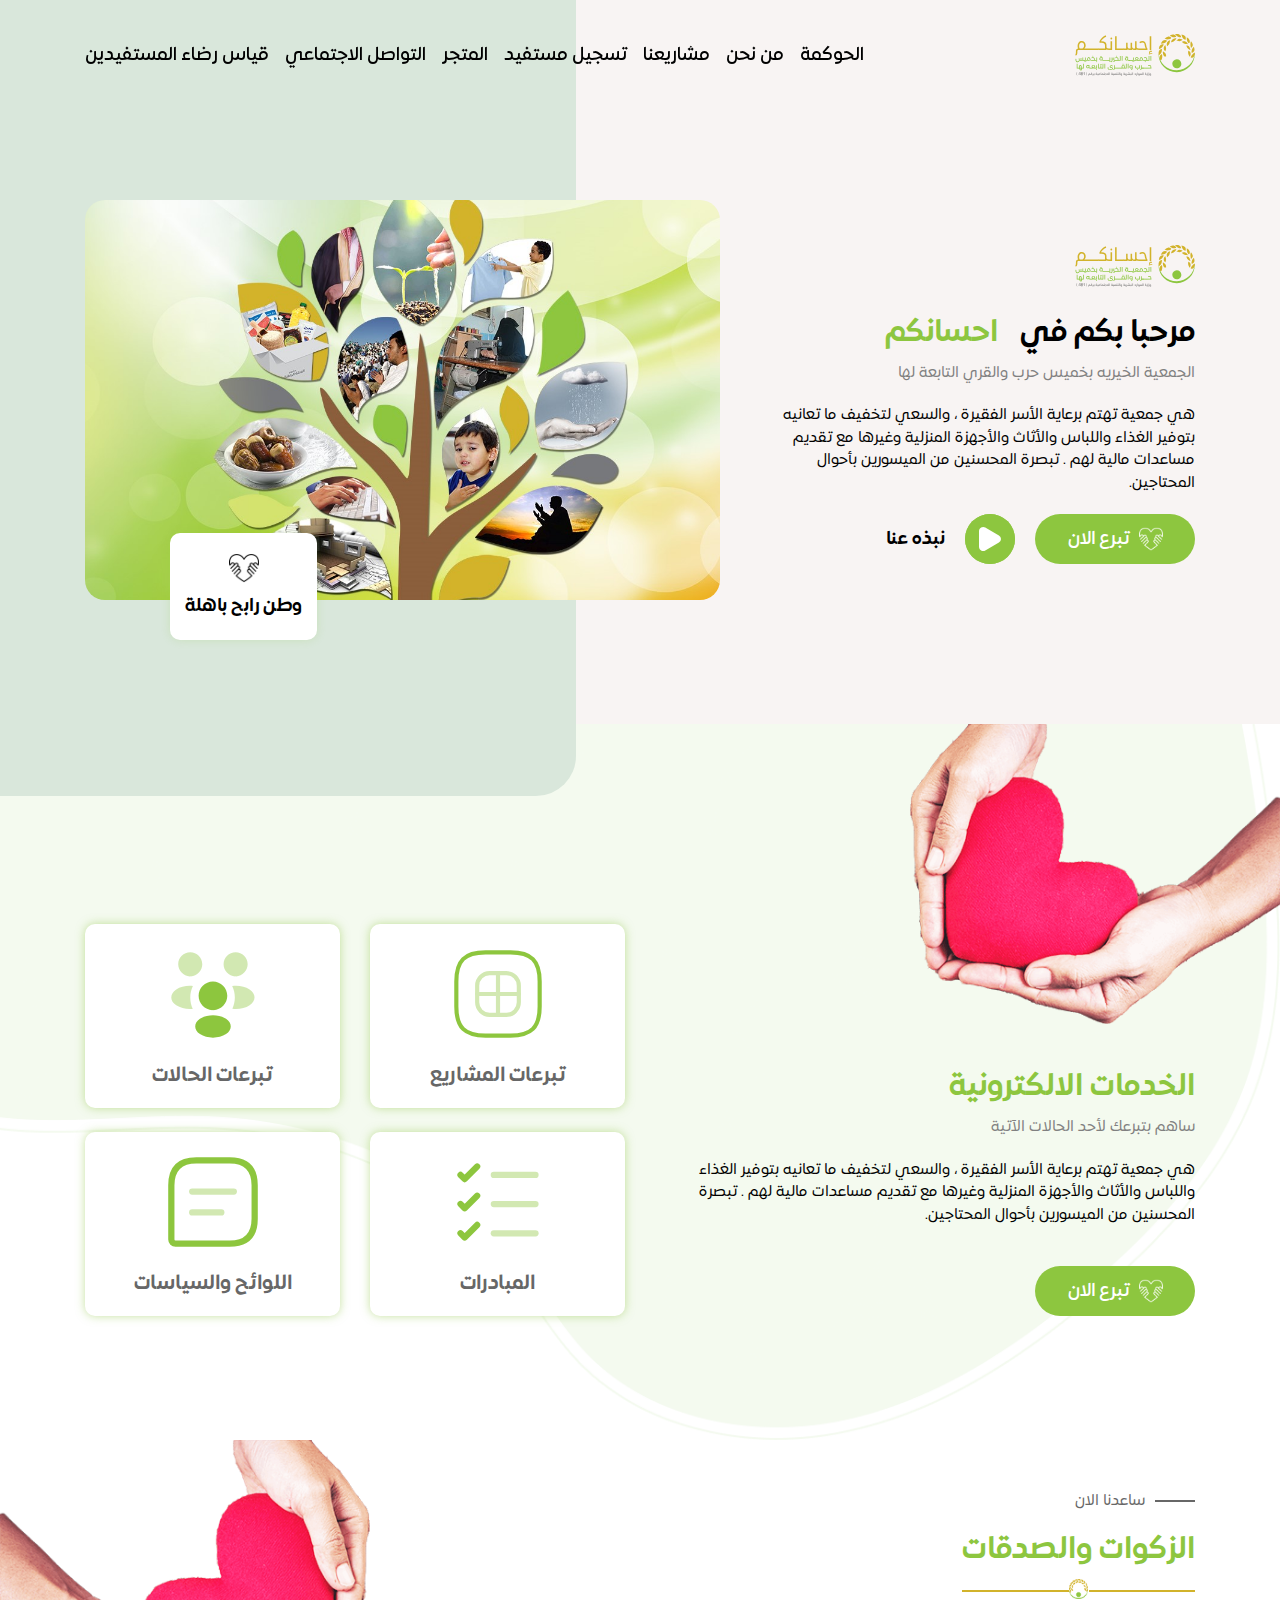
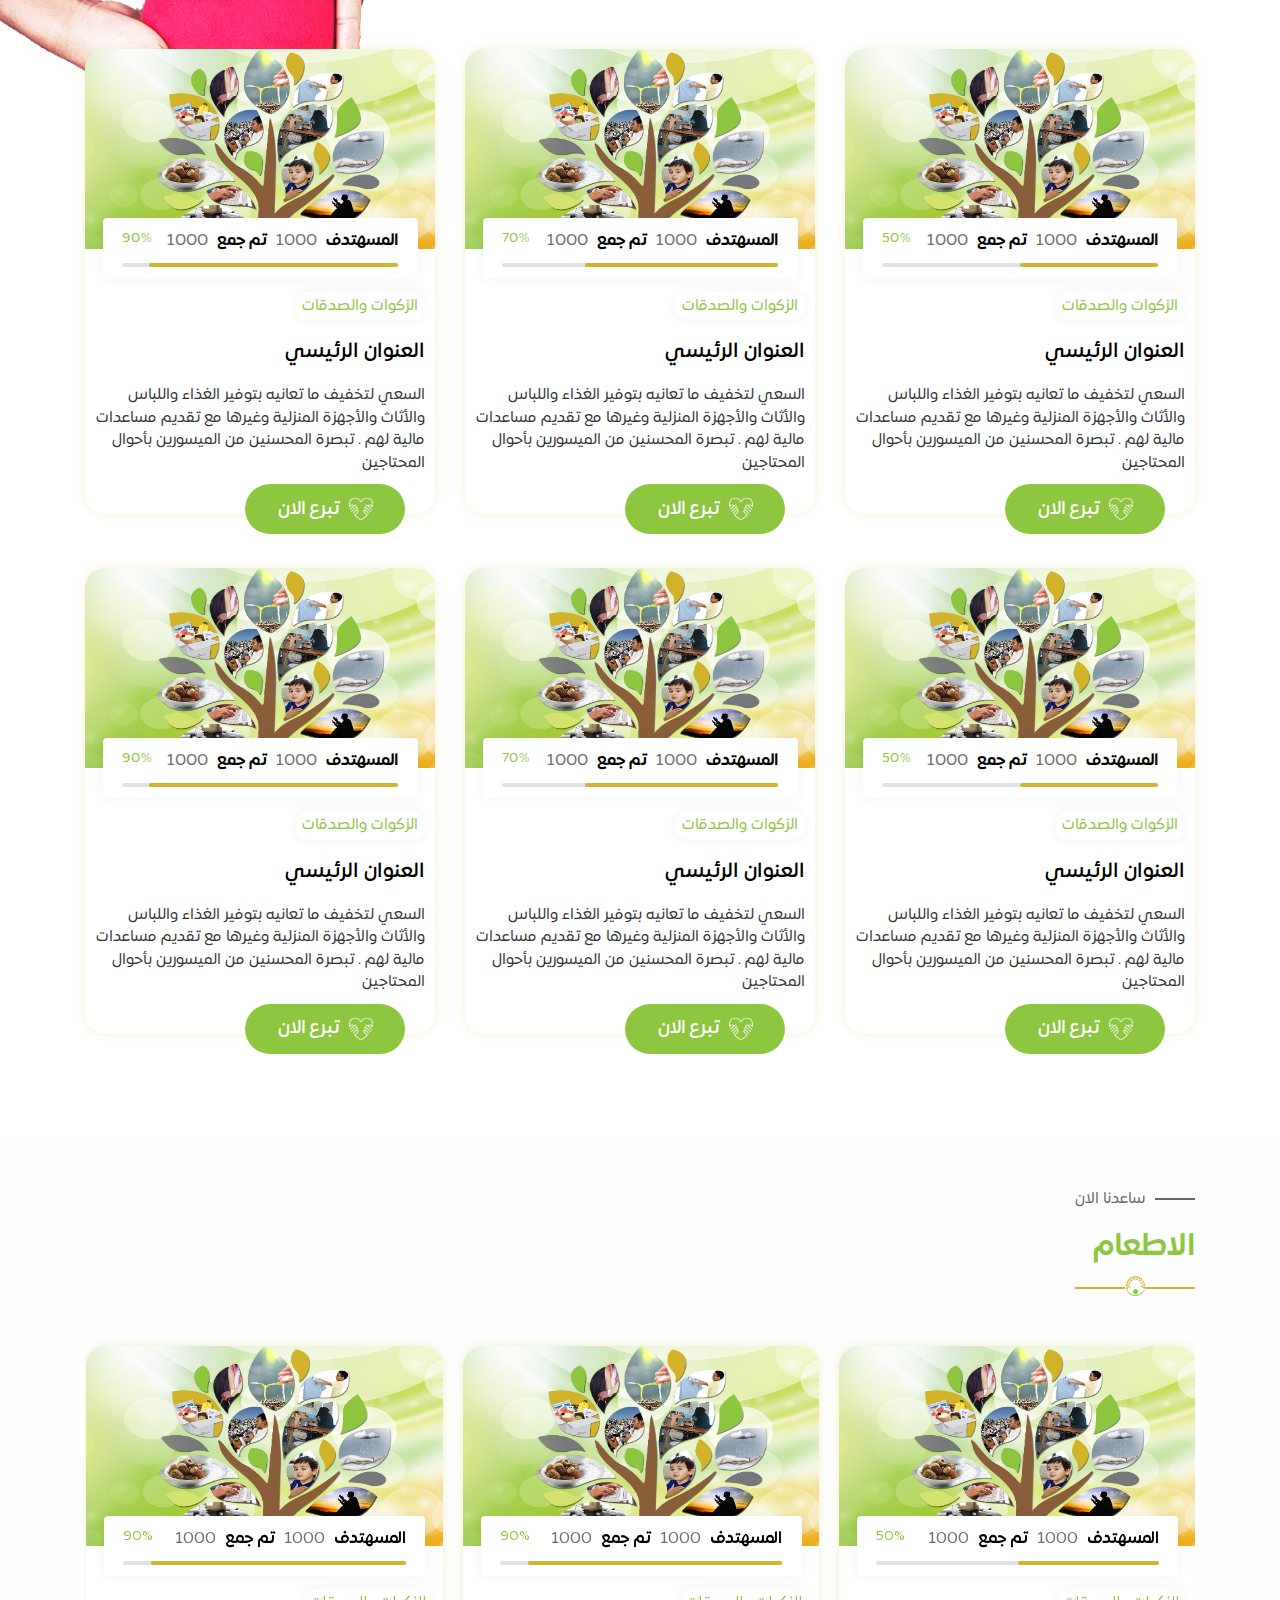
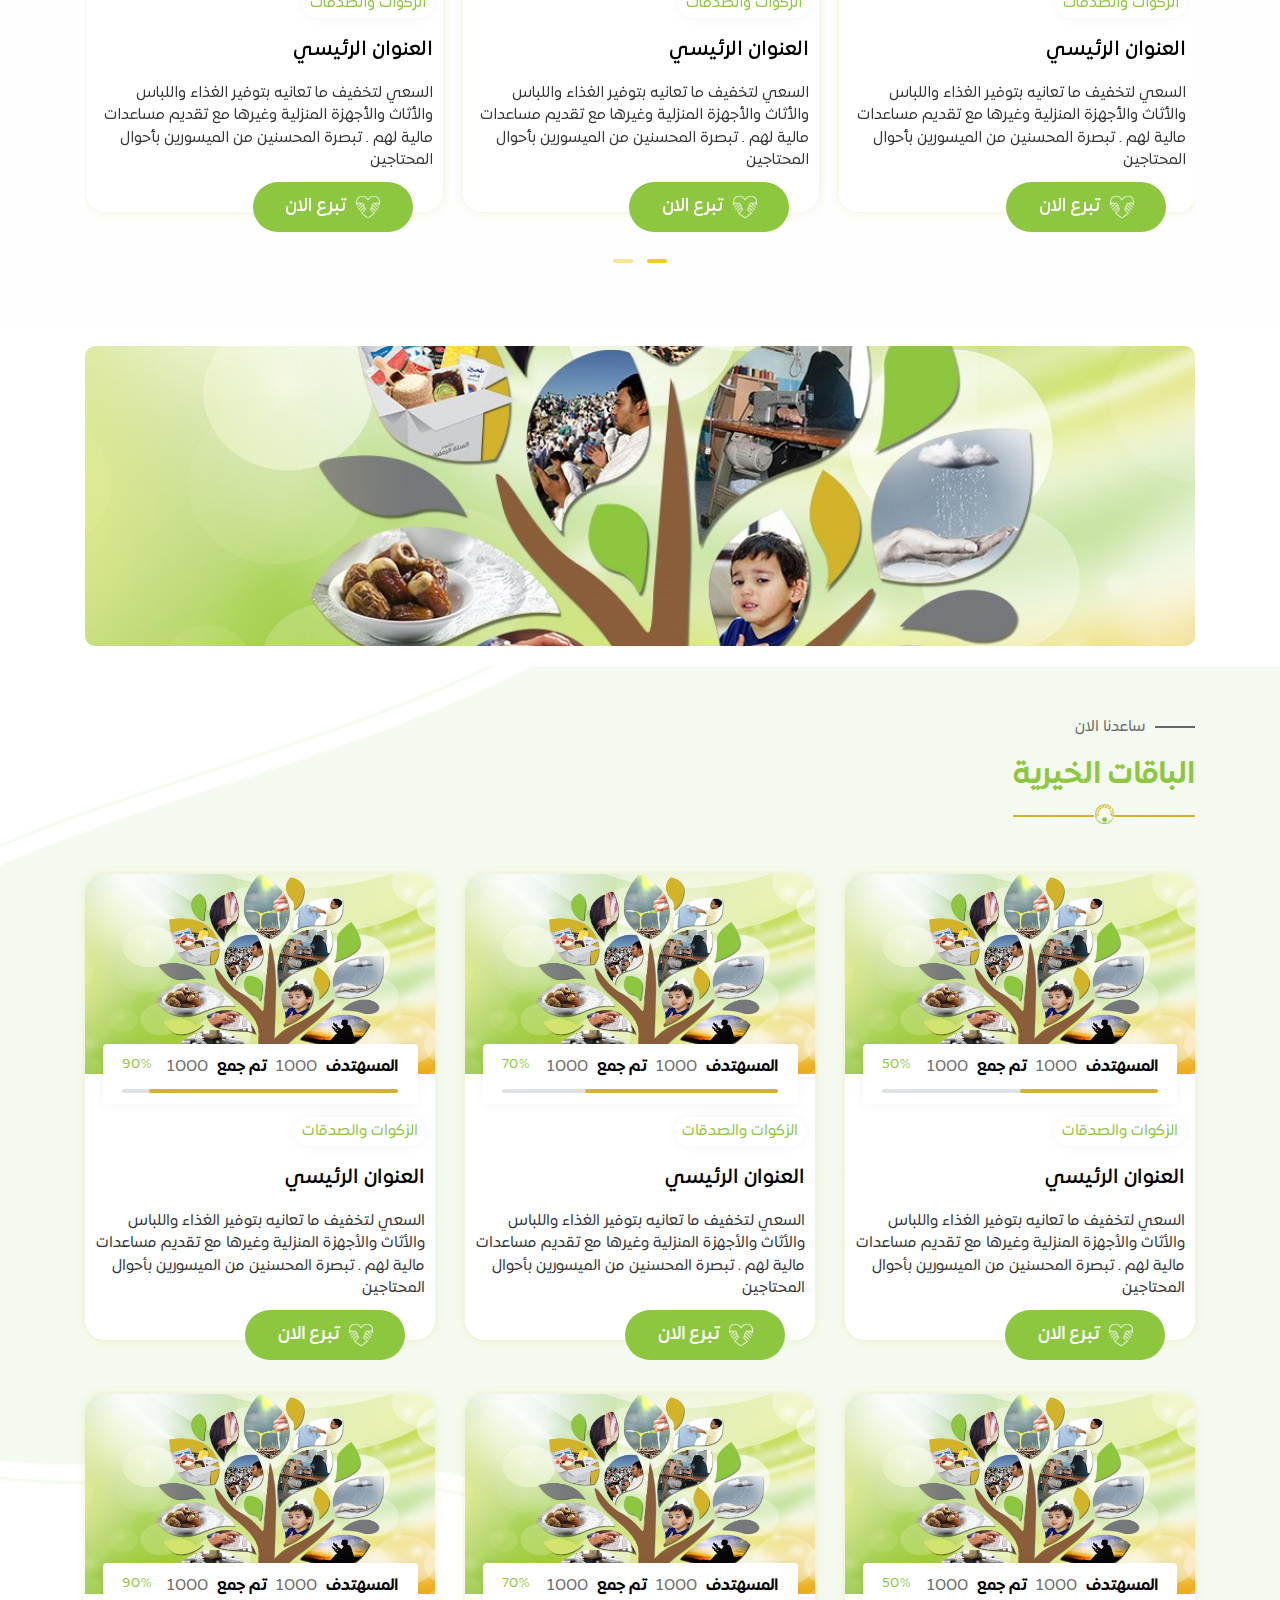
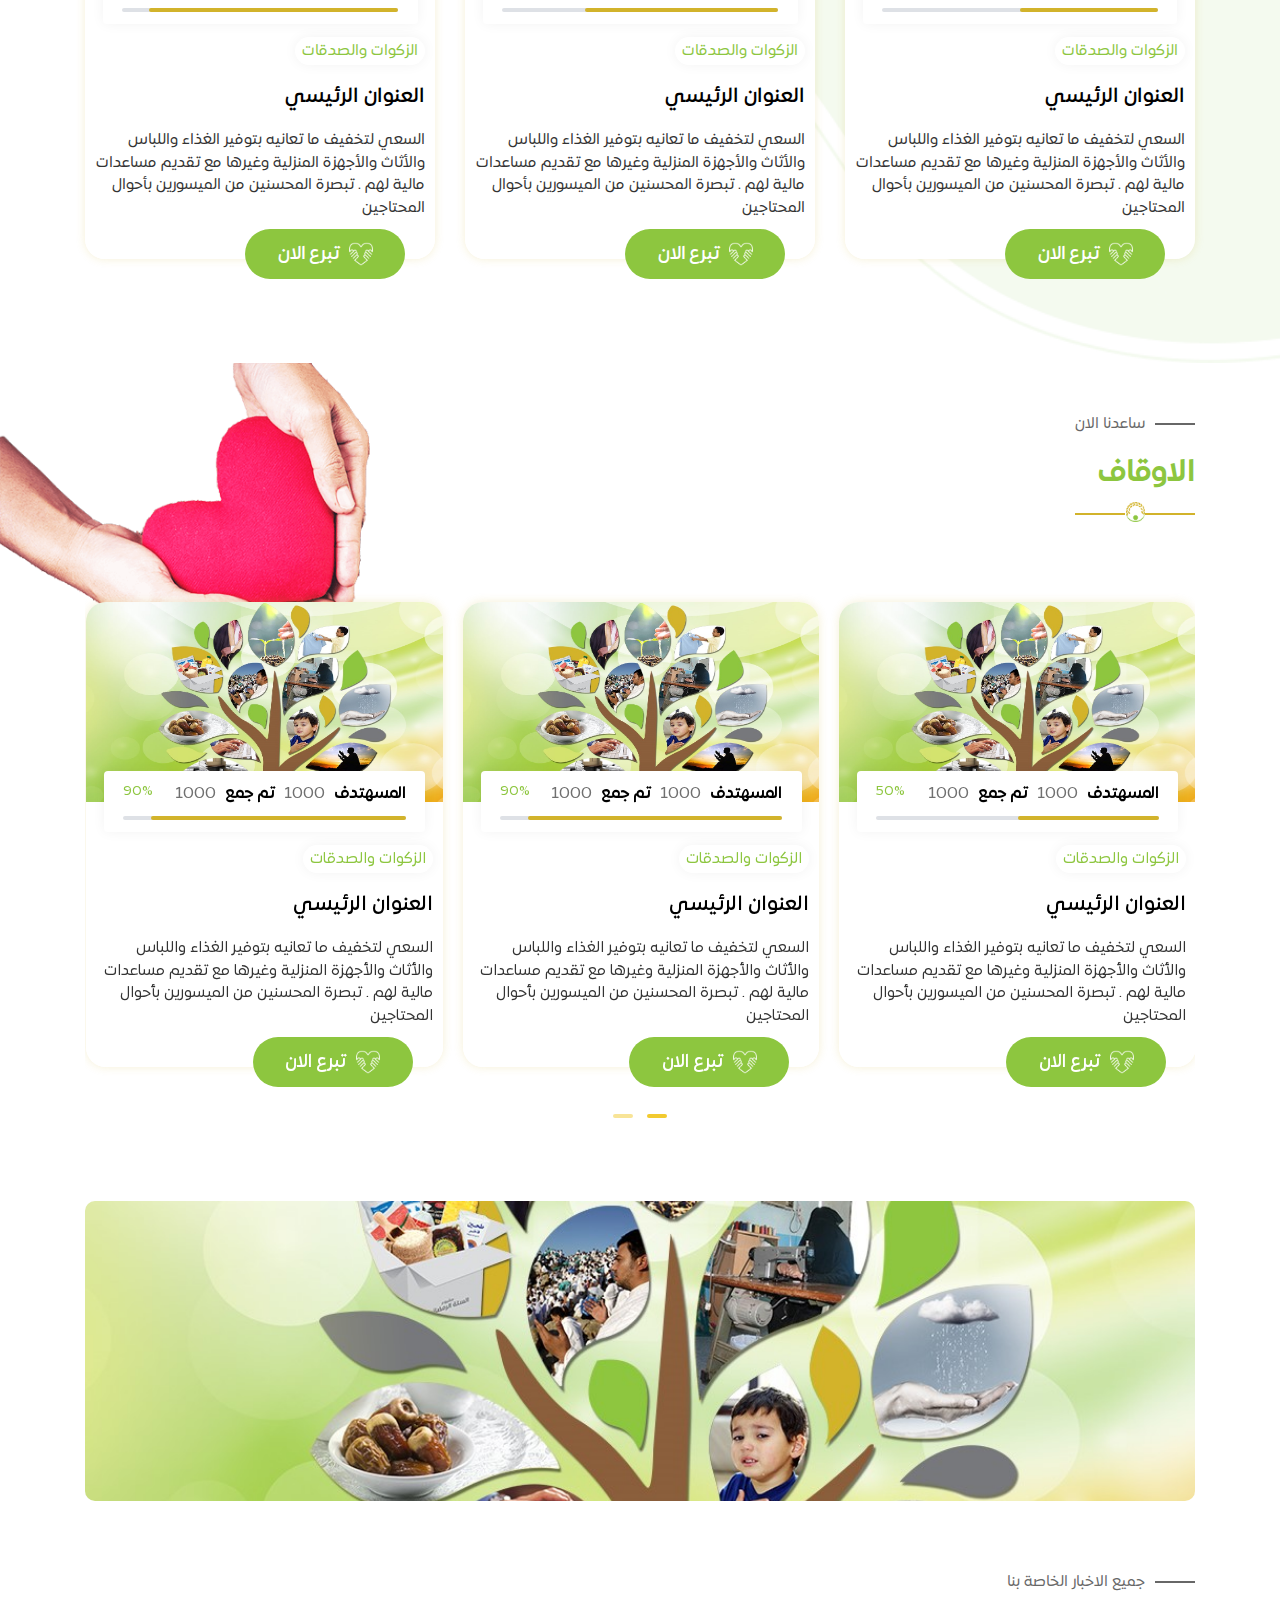
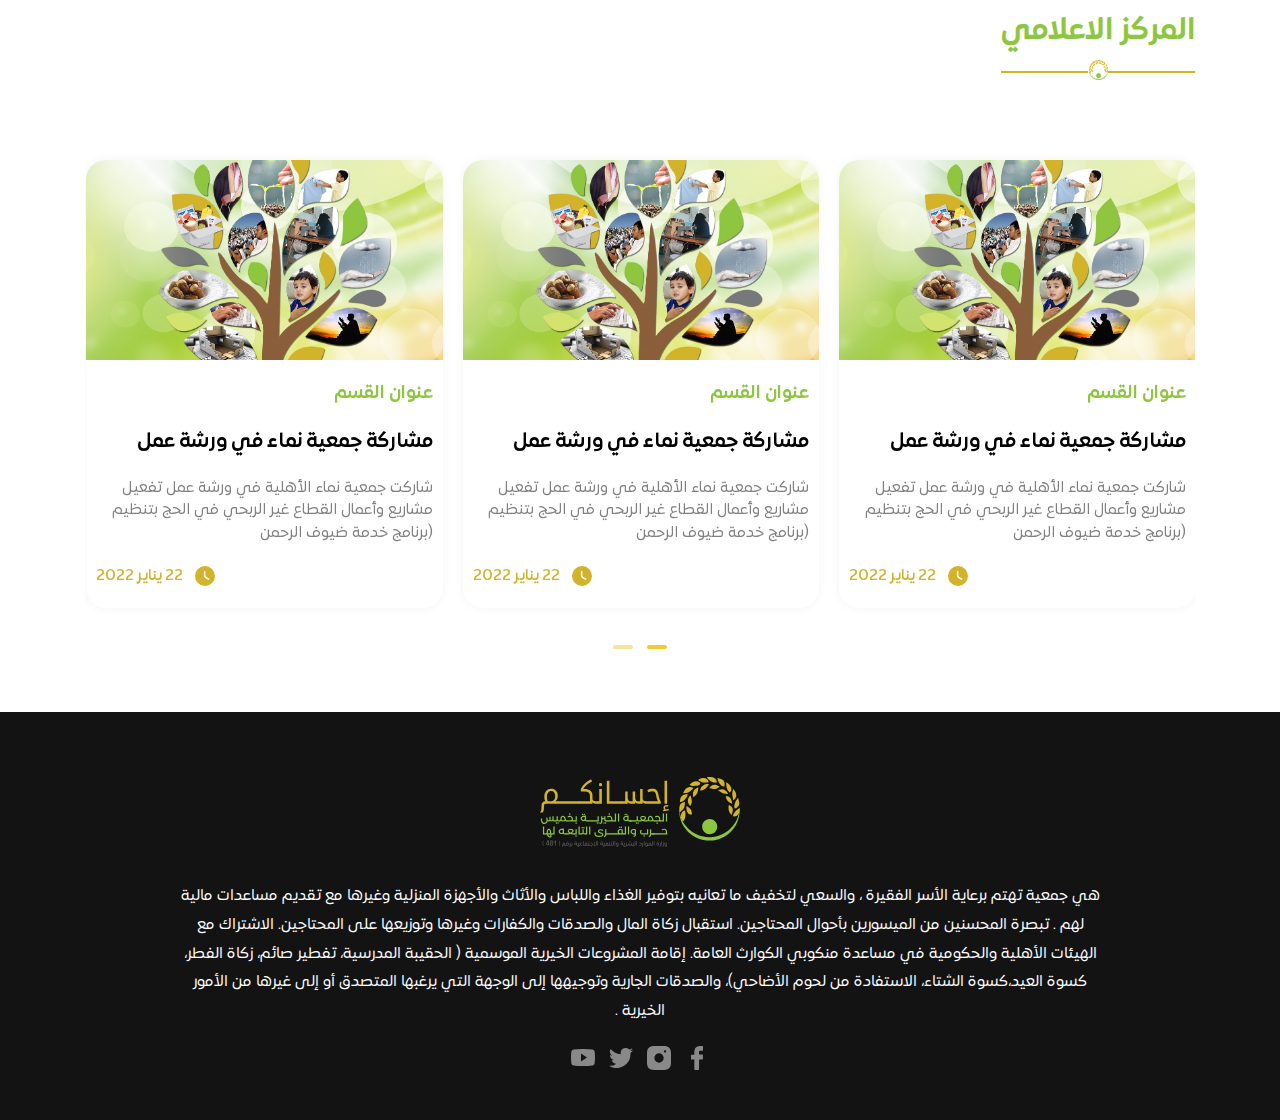
==== index.html @ c4b6d6e4 "edit data" ====
<!DOCTYPE html>
<html>
  <head>
    <meta charset="utf-8">
    <meta name="description" content="الجمعية الخيريه بخميس حرب والقري التابعة لها">
    <meta name="author" content="misara adel">
    <meta name="viewport" content="width=device-width, initial-scale=1, shrink-to-fit=no">
    <title>
      احسانكم
    </title>
    <link rel="shortcut icon" href="assets/images/icon.png" type="image/x-icon"/>
    <link rel="stylesheet" href="assets/css/lib/all.min.css">
    <link rel="stylesheet" href="assets/css/lib/animate.css">
    <link rel="stylesheet" href="assets/css/lib/bootstrap-rtl.min.css">
    <link rel="stylesheet" href="assets/css/lib/owl.carousel.min.css">
    <link rel="stylesheet" href="assets/css/lib/owl.theme.default.css">
    <link rel="stylesheet" href="assets/css/style.css">
  </head>
  <body>
    <nav class="navbar">
      <div class="container">
        <div class="content">
          <div class="hamburger">
            <span class="line"></span>
            <span class="line"></span>
            <span class="line"></span>
          </div>

          <a href="#" class="brand-name">
            <img src="assets/images/logo.svg" alt="" />
          </a>

          <ul class="navbar-nav">
            <li class="nav-item">
              <a href="#" class="nav-link">
                الحوكمة
              </a>
            </li>

            <li class="nav-item">
              <a href="#" class="nav-link">
                من نحن 
              </a>
            </li>

            <li class="nav-item">
              <a href="#" class="nav-link">
                مشاريعنا 
              </a>
            </li>

            <li class="nav-item">
              <a href="#" class="nav-link">
                تسجيل مستفيد 
              </a>
            </li>

            <li class="nav-item">
              <a href="#" class="nav-link">
                المتجر  
              </a>
            </li>

            <li class="nav-item">
              <a href="#" class="nav-link">
                التواصل الاجتماعي 
              </a>
            </li>

            <li class="nav-item">
              <a href="#" class="nav-link">
                قياس رضاء المستفيدين
              </a>
            </li>
          </ul>
        </div>
      </div>
    </nav>

    <main>
      <header>
        <div class="container">
          <div class="row">
            <div class="col-lg-5 col-12 mb-4">
              <div class="contain">
                <img src="assets/images/logo.svg" class="brand-name" alt="" />

                <h1>
                  مرحبا بكم في 

                  <span>
                    احسانكم
                  </span>
                </h1>

                <p class="sub-desc">
                  الجمعية الخيريه بخميس حرب والقري التابعة لها
                </p>

                <p class="desc">
                  هي جمعية تهتم برعاية الأسر الفقيرة ، والسعي لتخفيف ما تعانيه بتوفير الغذاء واللباس والأثاث والأجهزة المنزلية وغيرها مع تقديم مساعدات مالية لهم .
                  تبصرة المحسنين من الميسورين بأحوال المحتاجين.
                </p>

                <div class="button-contain">
                  <a href="#" class="custom-btn">
                    <img src="assets/images/donation.png" alt="" />

                    <span>
                      تبرع الان
                    </span>
                  </a>

                  <a href="#" class="video-play">
                    <div class="video-image-content">
                      <img src="assets/images/video.svg" alt="" />
                    </div>

                    <span>
                      نبذه عنا
                    </span>
                  </a>
                </div>
              </div>
            </div>

            <div class="col-lg-7 col-12 mb-4">
              <div class="image-content">
                <img src="assets/images/intro.jpg" alt="" />

                <div class="data">
                  <img src="assets/images/donation.png" alt="" />

                  <p>
                    وطن رابح باهلة 
                  </p>
                </div>
              </div>
            </div>
          </div>
        </div>
      </header>

      <section class="about-us">
        <div class="container">
          <div class="row">
            <div class="col-lg-6 col-12 mb-4">
              <div class="contain">
                <h1>
                  الخدمات الالكترونية
                </h1>

                <p class="sub-desc">
                  ساهم بتبرعك لأحد الحالات الآتية
                </p>

                <p class="desc">
                  هي جمعية تهتم برعاية الأسر الفقيرة ، والسعي لتخفيف ما تعانيه بتوفير الغذاء واللباس والأثاث والأجهزة المنزلية وغيرها مع تقديم مساعدات مالية لهم .
                  تبصرة المحسنين من الميسورين بأحوال المحتاجين.
                </p>

                <a href="#" class="custom-btn">
                  <img src="assets/images/donation.png" alt="" />

                  <span>
                    تبرع الان
                  </span>
                </a>
              </div>
            </div>

            <div class="col-lg-6 col-12">
              <div class="row">
                <div class="col-lg-6 col-6 mb-4">
                  <div class="box">
                    <img src="assets/images/hashtag.svg" alt="">
    
                    <h2>
                      تبرعات المشاريع
                    </h2>
                  </div>
                </div>

                <div class="col-lg-6 col-6 mb-4">
                  <div class="box">
                    <img src="assets/images/people.svg" alt="">
    
                    <h2>
                      تبرعات الحالات
                    </h2>
                  </div>
                </div>

                <div class="col-lg-6 col-6 mb-4">
                  <div class="box">
                    <img src="assets/images/task.svg" alt="">
    
                    <h2>
                      المبادرات
                    </h2>
                  </div>
                </div>

                <div class="col-lg-6 col-6 mb-4">
                  <div class="box">
                    <img src="assets/images/message_text.svg" alt="">
    
                    <h2>
                      اللوائح والسياسات 
                    </h2>
                  </div>
                </div>
              </div>
            </div>
          </div>
        </div>
      </section>

      <section class="projects pattern-shape-left">
        <div class="container">
          <div class="heading">
            <p>
              ساعدنا الان
            </p>

            <h1>
              الزكوات والصدقات
            </h1>
          </div>
          
          <div class="row">
            <div class="col-lg-4 col-12 mb-4">
              <div class="project-box">
                <div class="image-content">
                  <img src="assets/images/intro.jpg" alt="" />

                  <div class="raised-progress">
                    <div class="clearfix">
                      <span class="name">
                        المسهتدف
                      </span>

                      <span class="price">
                        1000
                      </span>

                      <span class="name">
                        تم جمع
                      </span>

                      <span class="price">
                        1000
                      </span>
                    </div>

                    <div class="skillbar" data-percent="50%">
                      <div class="skillbar-percent">50%</div>
                      <div class="skillbar-bar" style="width: 50%;"></div>
                    </div>
                  </div>
                </div>

                <div class="contain">
                  <p class="tag">
                    الزكوات والصدقات
                  </p>

                  <h2>
                    العنوان الرئيسي
                  </h2>

                  <p class="desc">
                    السعي لتخفيف ما تعانيه بتوفير الغذاء واللباس والأثاث والأجهزة المنزلية وغيرها مع تقديم مساعدات مالية لهم .
                    تبصرة المحسنين من الميسورين بأحوال المحتاجين
                  </p>

                  <a href="#" class="custom-btn">
                    <img src="assets/images/donation.png" alt="" />

                    <span>
                      تبرع الان
                    </span>
                  </a>
                </div>
              </div>
            </div>

            <div class="col-lg-4 col-12 mb-4">
              <div class="project-box">
                <div class="image-content">
                  <img src="assets/images/intro.jpg" alt="" />

                  <div class="raised-progress">
                    <div class="clearfix">
                      <span class="name">
                        المسهتدف
                      </span>

                      <span class="price">
                        1000
                      </span>

                      <span class="name">
                        تم جمع
                      </span>

                      <span class="price">
                        1000
                      </span>
                    </div>

                    <div class="skillbar" data-percent="70%">
                      <div class="skillbar-percent">70%</div>
                      <div class="skillbar-bar" style="width: 70%;"></div>
                    </div>
                  </div>
                </div>

                <div class="contain">
                  <p class="tag">
                    الزكوات والصدقات
                  </p>

                  <h2>
                    العنوان الرئيسي
                  </h2>

                  <p class="desc">
                    السعي لتخفيف ما تعانيه بتوفير الغذاء واللباس والأثاث والأجهزة المنزلية وغيرها مع تقديم مساعدات مالية لهم .
                    تبصرة المحسنين من الميسورين بأحوال المحتاجين
                  </p>

                  <a href="#" class="custom-btn">
                    <img src="assets/images/donation.png" alt="" />

                    <span>
                      تبرع الان
                    </span>
                  </a>
                </div>
              </div>
            </div>

            <div class="col-lg-4 col-12 mb-4">
              <div class="project-box">
                <div class="image-content">
                  <img src="assets/images/intro.jpg" alt="" />

                  <div class="raised-progress">
                    <div class="clearfix">
                      <span class="name">
                        المسهتدف
                      </span>

                      <span class="price">
                        1000
                      </span>

                      <span class="name">
                        تم جمع
                      </span>

                      <span class="price">
                        1000
                      </span>
                    </div>

                    <div class="skillbar" data-percent="90%">
                      <div class="skillbar-percent">90%</div>
                      <div class="skillbar-bar" style="width: 90%;"></div>
                    </div>
                  </div>
                </div>

                <div class="contain">
                  <p class="tag">
                    الزكوات والصدقات
                  </p>

                  <h2>
                    العنوان الرئيسي
                  </h2>

                  <p class="desc">
                    السعي لتخفيف ما تعانيه بتوفير الغذاء واللباس والأثاث والأجهزة المنزلية وغيرها مع تقديم مساعدات مالية لهم .
                    تبصرة المحسنين من الميسورين بأحوال المحتاجين
                  </p>

                  <a href="#" class="custom-btn">
                    <img src="assets/images/donation.png" alt="" />

                    <span>
                      تبرع الان
                    </span>
                  </a>
                </div>
              </div>
            </div>

            <div class="col-lg-4 col-12 mb-4">
              <div class="project-box">
                <div class="image-content">
                  <img src="assets/images/intro.jpg" alt="" />

                  <div class="raised-progress">
                    <div class="clearfix">
                      <span class="name">
                        المسهتدف
                      </span>

                      <span class="price">
                        1000
                      </span>

                      <span class="name">
                        تم جمع
                      </span>

                      <span class="price">
                        1000
                      </span>
                    </div>

                    <div class="skillbar" data-percent="50%">
                      <div class="skillbar-percent">50%</div>
                      <div class="skillbar-bar" style="width: 50%;"></div>
                    </div>
                  </div>
                </div>

                <div class="contain">
                  <p class="tag">
                    الزكوات والصدقات
                  </p>

                  <h2>
                    العنوان الرئيسي
                  </h2>

                  <p class="desc">
                    السعي لتخفيف ما تعانيه بتوفير الغذاء واللباس والأثاث والأجهزة المنزلية وغيرها مع تقديم مساعدات مالية لهم .
                    تبصرة المحسنين من الميسورين بأحوال المحتاجين
                  </p>

                  <a href="#" class="custom-btn">
                    <img src="assets/images/donation.png" alt="" />

                    <span>
                      تبرع الان
                    </span>
                  </a>
                </div>
              </div>
            </div>

            <div class="col-lg-4 col-12 mb-4">
              <div class="project-box">
                <div class="image-content">
                  <img src="assets/images/intro.jpg" alt="" />

                  <div class="raised-progress">
                    <div class="clearfix">
                      <span class="name">
                        المسهتدف
                      </span>

                      <span class="price">
                        1000
                      </span>

                      <span class="name">
                        تم جمع
                      </span>

                      <span class="price">
                        1000
                      </span>
                    </div>

                    <div class="skillbar" data-percent="70%">
                      <div class="skillbar-percent">70%</div>
                      <div class="skillbar-bar" style="width: 70%;"></div>
                    </div>
                  </div>
                </div>

                <div class="contain">
                  <p class="tag">
                    الزكوات والصدقات
                  </p>

                  <h2>
                    العنوان الرئيسي
                  </h2>

                  <p class="desc">
                    السعي لتخفيف ما تعانيه بتوفير الغذاء واللباس والأثاث والأجهزة المنزلية وغيرها مع تقديم مساعدات مالية لهم .
                    تبصرة المحسنين من الميسورين بأحوال المحتاجين
                  </p>

                  <a href="#" class="custom-btn">
                    <img src="assets/images/donation.png" alt="" />

                    <span>
                      تبرع الان
                    </span>
                  </a>
                </div>
              </div>
            </div>

            <div class="col-lg-4 col-12 mb-4">
              <div class="project-box">
                <div class="image-content">
                  <img src="assets/images/intro.jpg" alt="" />

                  <div class="raised-progress">
                    <div class="clearfix">
                      <span class="name">
                        المسهتدف
                      </span>

                      <span class="price">
                        1000
                      </span>

                      <span class="name">
                        تم جمع
                      </span>

                      <span class="price">
                        1000
                      </span>
                    </div>

                    <div class="skillbar" data-percent="90%">
                      <div class="skillbar-percent">90%</div>
                      <div class="skillbar-bar" style="width: 90%;"></div>
                    </div>
                  </div>
                </div>

                <div class="contain">
                  <p class="tag">
                    الزكوات والصدقات
                  </p>

                  <h2>
                    العنوان الرئيسي
                  </h2>

                  <p class="desc">
                    السعي لتخفيف ما تعانيه بتوفير الغذاء واللباس والأثاث والأجهزة المنزلية وغيرها مع تقديم مساعدات مالية لهم .
                    تبصرة المحسنين من الميسورين بأحوال المحتاجين
                  </p>

                  <a href="#" class="custom-btn">
                    <img src="assets/images/donation.png" alt="" />

                    <span>
                      تبرع الان
                    </span>
                  </a>
                </div>
              </div>
            </div>
          </div>
        </div>
      </section>

      <section class="projects secondary-section">
        <div class="container">
          <div class="heading">
            <p>
              ساعدنا الان
            </p>

            <h1>
              الاطعام
            </h1>
          </div>

          <div class="owl-carousel owl-theme owl-projects">
            <div class="item">
              <div class="project-box">
                <div class="image-content">
                  <img src="assets/images/intro.jpg" alt="" />

                  <div class="raised-progress">
                    <div class="clearfix">
                      <span class="name">
                        المسهتدف
                      </span>

                      <span class="price">
                        1000
                      </span>

                      <span class="name">
                        تم جمع
                      </span>

                      <span class="price">
                        1000
                      </span>
                    </div>

                    <div class="skillbar" data-percent="50%">
                      <div class="skillbar-percent">50%</div>
                      <div class="skillbar-bar" style="width: 50%;"></div>
                    </div>
                  </div>
                </div>

                <div class="contain">
                  <p class="tag">
                    الزكوات والصدقات
                  </p>

                  <h2>
                    العنوان الرئيسي
                  </h2>

                  <p class="desc">
                    السعي لتخفيف ما تعانيه بتوفير الغذاء واللباس والأثاث والأجهزة المنزلية وغيرها مع تقديم مساعدات مالية لهم .
                    تبصرة المحسنين من الميسورين بأحوال المحتاجين
                  </p>

                  <a href="#" class="custom-btn">
                    <img src="assets/images/donation.png" alt="" />

                    <span>
                      تبرع الان
                    </span>
                  </a>
                </div>
              </div>
            </div>

            <div class="item">
              <div class="project-box">
                <div class="image-content">
                  <img src="assets/images/intro.jpg" alt="" />

                  <div class="raised-progress">
                    <div class="clearfix">
                      <span class="name">
                        المسهتدف
                      </span>

                      <span class="price">
                        1000
                      </span>

                      <span class="name">
                        تم جمع
                      </span>

                      <span class="price">
                        1000
                      </span>
                    </div>

                    <div class="skillbar" data-percent="90%">
                      <div class="skillbar-percent">90%</div>
                      <div class="skillbar-bar" style="width: 90%;"></div>
                    </div>
                  </div>
                </div>

                <div class="contain">
                  <p class="tag">
                    الزكوات والصدقات
                  </p>

                  <h2>
                    العنوان الرئيسي
                  </h2>

                  <p class="desc">
                    السعي لتخفيف ما تعانيه بتوفير الغذاء واللباس والأثاث والأجهزة المنزلية وغيرها مع تقديم مساعدات مالية لهم .
                    تبصرة المحسنين من الميسورين بأحوال المحتاجين
                  </p>

                  <a href="#" class="custom-btn">
                    <img src="assets/images/donation.png" alt="" />

                    <span>
                      تبرع الان
                    </span>
                  </a>
                </div>
              </div>
            </div>

            <div class="item">
              <div class="project-box">
                <div class="image-content">
                  <img src="assets/images/intro.jpg" alt="" />

                  <div class="raised-progress">
                    <div class="clearfix">
                      <span class="name">
                        المسهتدف
                      </span>

                      <span class="price">
                        1000
                      </span>

                      <span class="name">
                        تم جمع
                      </span>

                      <span class="price">
                        1000
                      </span>
                    </div>

                    <div class="skillbar" data-percent="90%">
                      <div class="skillbar-percent">90%</div>
                      <div class="skillbar-bar" style="width: 90%;"></div>
                    </div>
                  </div>
                </div>

                <div class="contain">
                  <p class="tag">
                    الزكوات والصدقات
                  </p>

                  <h2>
                    العنوان الرئيسي
                  </h2>

                  <p class="desc">
                    السعي لتخفيف ما تعانيه بتوفير الغذاء واللباس والأثاث والأجهزة المنزلية وغيرها مع تقديم مساعدات مالية لهم .
                    تبصرة المحسنين من الميسورين بأحوال المحتاجين
                  </p>

                  <a href="#" class="custom-btn">
                    <img src="assets/images/donation.png" alt="" />

                    <span>
                      تبرع الان
                    </span>
                  </a>
                </div>
              </div>
            </div>

            <div class="item">
              <div class="project-box">
                <div class="image-content">
                  <img src="assets/images/intro.jpg" alt="" />

                  <div class="raised-progress">
                    <div class="clearfix">
                      <span class="name">
                        المسهتدف
                      </span>

                      <span class="price">
                        1000
                      </span>

                      <span class="name">
                        تم جمع
                      </span>

                      <span class="price">
                        1000
                      </span>
                    </div>

                    <div class="skillbar" data-percent="50%">
                      <div class="skillbar-percent">50%</div>
                      <div class="skillbar-bar" style="width: 50%;"></div>
                    </div>
                  </div>
                </div>

                <div class="contain">
                  <p class="tag">
                    الزكوات والصدقات
                  </p>

                  <h2>
                    العنوان الرئيسي
                  </h2>

                  <p class="desc">
                    السعي لتخفيف ما تعانيه بتوفير الغذاء واللباس والأثاث والأجهزة المنزلية وغيرها مع تقديم مساعدات مالية لهم .
                    تبصرة المحسنين من الميسورين بأحوال المحتاجين
                  </p>

                  <a href="#" class="custom-btn">
                    <img src="assets/images/donation.png" alt="" />

                    <span>
                      تبرع الان
                    </span>
                  </a>
                </div>
              </div>
            </div>

            <div class="item">
              <div class="project-box">
                <div class="image-content">
                  <img src="assets/images/intro.jpg" alt="" />

                  <div class="raised-progress">
                    <div class="clearfix">
                      <span class="name">
                        المسهتدف
                      </span>

                      <span class="price">
                        1000
                      </span>

                      <span class="name">
                        تم جمع
                      </span>

                      <span class="price">
                        1000
                      </span>
                    </div>

                    <div class="skillbar" data-percent="90%">
                      <div class="skillbar-percent">90%</div>
                      <div class="skillbar-bar" style="width: 90%;"></div>
                    </div>
                  </div>
                </div>

                <div class="contain">
                  <p class="tag">
                    الزكوات والصدقات
                  </p>

                  <h2>
                    العنوان الرئيسي
                  </h2>

                  <p class="desc">
                    السعي لتخفيف ما تعانيه بتوفير الغذاء واللباس والأثاث والأجهزة المنزلية وغيرها مع تقديم مساعدات مالية لهم .
                    تبصرة المحسنين من الميسورين بأحوال المحتاجين
                  </p>

                  <a href="#" class="custom-btn">
                    <img src="assets/images/donation.png" alt="" />

                    <span>
                      تبرع الان
                    </span>
                  </a>
                </div>
              </div>
            </div>

            <div class="item">
              <div class="project-box">
                <div class="image-content">
                  <img src="assets/images/intro.jpg" alt="" />

                  <div class="raised-progress">
                    <div class="clearfix">
                      <span class="name">
                        المسهتدف
                      </span>

                      <span class="price">
                        1000
                      </span>

                      <span class="name">
                        تم جمع
                      </span>

                      <span class="price">
                        1000
                      </span>
                    </div>

                    <div class="skillbar" data-percent="90%">
                      <div class="skillbar-percent">90%</div>
                      <div class="skillbar-bar" style="width: 90%;"></div>
                    </div>
                  </div>
                </div>

                <div class="contain">
                  <p class="tag">
                    الزكوات والصدقات
                  </p>

                  <h2>
                    العنوان الرئيسي
                  </h2>

                  <p class="desc">
                    السعي لتخفيف ما تعانيه بتوفير الغذاء واللباس والأثاث والأجهزة المنزلية وغيرها مع تقديم مساعدات مالية لهم .
                    تبصرة المحسنين من الميسورين بأحوال المحتاجين
                  </p>

                  <a href="#" class="custom-btn">
                    <img src="assets/images/donation.png" alt="" />

                    <span>
                      تبرع الان
                    </span>
                  </a>
                </div>
              </div>
            </div>
          </div>
        </div>
      </section>

      <section class="banner">
        <div class="container">
          <a href="">
            <img src="assets/images/intro.jpg" alt="">
          </a>
        </div>
      </section>

      <section class="projects pattern-shape-right">
        <div class="container">
          <div class="heading">
            <p>
              ساعدنا الان
            </p>

            <h1>
              الباقات الخيرية
            </h1>
          </div>
          
          <div class="row">
            <div class="col-lg-4 col-12 mb-4">
              <div class="project-box">
                <div class="image-content">
                  <img src="assets/images/intro.jpg" alt="" />

                  <div class="raised-progress">
                    <div class="clearfix">
                      <span class="name">
                        المسهتدف
                      </span>

                      <span class="price">
                        1000
                      </span>

                      <span class="name">
                        تم جمع
                      </span>

                      <span class="price">
                        1000
                      </span>
                    </div>

                    <div class="skillbar" data-percent="50%">
                      <div class="skillbar-percent">50%</div>
                      <div class="skillbar-bar" style="width: 50%;"></div>
                    </div>
                  </div>
                </div>

                <div class="contain">
                  <p class="tag">
                    الزكوات والصدقات
                  </p>

                  <h2>
                    العنوان الرئيسي
                  </h2>

                  <p class="desc">
                    السعي لتخفيف ما تعانيه بتوفير الغذاء واللباس والأثاث والأجهزة المنزلية وغيرها مع تقديم مساعدات مالية لهم .
                    تبصرة المحسنين من الميسورين بأحوال المحتاجين
                  </p>

                  <a href="#" class="custom-btn">
                    <img src="assets/images/donation.png" alt="" />

                    <span>
                      تبرع الان
                    </span>
                  </a>
                </div>
              </div>
            </div>

            <div class="col-lg-4 col-12 mb-4">
              <div class="project-box">
                <div class="image-content">
                  <img src="assets/images/intro.jpg" alt="" />

                  <div class="raised-progress">
                    <div class="clearfix">
                      <span class="name">
                        المسهتدف
                      </span>

                      <span class="price">
                        1000
                      </span>

                      <span class="name">
                        تم جمع
                      </span>

                      <span class="price">
                        1000
                      </span>
                    </div>

                    <div class="skillbar" data-percent="70%">
                      <div class="skillbar-percent">70%</div>
                      <div class="skillbar-bar" style="width: 70%;"></div>
                    </div>
                  </div>
                </div>

                <div class="contain">
                  <p class="tag">
                    الزكوات والصدقات
                  </p>

                  <h2>
                    العنوان الرئيسي
                  </h2>

                  <p class="desc">
                    السعي لتخفيف ما تعانيه بتوفير الغذاء واللباس والأثاث والأجهزة المنزلية وغيرها مع تقديم مساعدات مالية لهم .
                    تبصرة المحسنين من الميسورين بأحوال المحتاجين
                  </p>

                  <a href="#" class="custom-btn">
                    <img src="assets/images/donation.png" alt="" />

                    <span>
                      تبرع الان
                    </span>
                  </a>
                </div>
              </div>
            </div>

            <div class="col-lg-4 col-12 mb-4">
              <div class="project-box">
                <div class="image-content">
                  <img src="assets/images/intro.jpg" alt="" />

                  <div class="raised-progress">
                    <div class="clearfix">
                      <span class="name">
                        المسهتدف
                      </span>

                      <span class="price">
                        1000
                      </span>

                      <span class="name">
                        تم جمع
                      </span>

                      <span class="price">
                        1000
                      </span>
                    </div>

                    <div class="skillbar" data-percent="90%">
                      <div class="skillbar-percent">90%</div>
                      <div class="skillbar-bar" style="width: 90%;"></div>
                    </div>
                  </div>
                </div>

                <div class="contain">
                  <p class="tag">
                    الزكوات والصدقات
                  </p>

                  <h2>
                    العنوان الرئيسي
                  </h2>

                  <p class="desc">
                    السعي لتخفيف ما تعانيه بتوفير الغذاء واللباس والأثاث والأجهزة المنزلية وغيرها مع تقديم مساعدات مالية لهم .
                    تبصرة المحسنين من الميسورين بأحوال المحتاجين
                  </p>

                  <a href="#" class="custom-btn">
                    <img src="assets/images/donation.png" alt="" />

                    <span>
                      تبرع الان
                    </span>
                  </a>
                </div>
              </div>
            </div>

            <div class="col-lg-4 col-12 mb-4">
              <div class="project-box">
                <div class="image-content">
                  <img src="assets/images/intro.jpg" alt="" />

                  <div class="raised-progress">
                    <div class="clearfix">
                      <span class="name">
                        المسهتدف
                      </span>

                      <span class="price">
                        1000
                      </span>

                      <span class="name">
                        تم جمع
                      </span>

                      <span class="price">
                        1000
                      </span>
                    </div>

                    <div class="skillbar" data-percent="50%">
                      <div class="skillbar-percent">50%</div>
                      <div class="skillbar-bar" style="width: 50%;"></div>
                    </div>
                  </div>
                </div>

                <div class="contain">
                  <p class="tag">
                    الزكوات والصدقات
                  </p>

                  <h2>
                    العنوان الرئيسي
                  </h2>

                  <p class="desc">
                    السعي لتخفيف ما تعانيه بتوفير الغذاء واللباس والأثاث والأجهزة المنزلية وغيرها مع تقديم مساعدات مالية لهم .
                    تبصرة المحسنين من الميسورين بأحوال المحتاجين
                  </p>

                  <a href="#" class="custom-btn">
                    <img src="assets/images/donation.png" alt="" />

                    <span>
                      تبرع الان
                    </span>
                  </a>
                </div>
              </div>
            </div>

            <div class="col-lg-4 col-12 mb-4">
              <div class="project-box">
                <div class="image-content">
                  <img src="assets/images/intro.jpg" alt="" />

                  <div class="raised-progress">
                    <div class="clearfix">
                      <span class="name">
                        المسهتدف
                      </span>

                      <span class="price">
                        1000
                      </span>

                      <span class="name">
                        تم جمع
                      </span>

                      <span class="price">
                        1000
                      </span>
                    </div>

                    <div class="skillbar" data-percent="70%">
                      <div class="skillbar-percent">70%</div>
                      <div class="skillbar-bar" style="width: 70%;"></div>
                    </div>
                  </div>
                </div>

                <div class="contain">
                  <p class="tag">
                    الزكوات والصدقات
                  </p>

                  <h2>
                    العنوان الرئيسي
                  </h2>

                  <p class="desc">
                    السعي لتخفيف ما تعانيه بتوفير الغذاء واللباس والأثاث والأجهزة المنزلية وغيرها مع تقديم مساعدات مالية لهم .
                    تبصرة المحسنين من الميسورين بأحوال المحتاجين
                  </p>

                  <a href="#" class="custom-btn">
                    <img src="assets/images/donation.png" alt="" />

                    <span>
                      تبرع الان
                    </span>
                  </a>
                </div>
              </div>
            </div>

            <div class="col-lg-4 col-12 mb-4">
              <div class="project-box">
                <div class="image-content">
                  <img src="assets/images/intro.jpg" alt="" />

                  <div class="raised-progress">
                    <div class="clearfix">
                      <span class="name">
                        المسهتدف
                      </span>

                      <span class="price">
                        1000
                      </span>

                      <span class="name">
                        تم جمع
                      </span>

                      <span class="price">
                        1000
                      </span>
                    </div>

                    <div class="skillbar" data-percent="90%">
                      <div class="skillbar-percent">90%</div>
                      <div class="skillbar-bar" style="width: 90%;"></div>
                    </div>
                  </div>
                </div>

                <div class="contain">
                  <p class="tag">
                    الزكوات والصدقات
                  </p>

                  <h2>
                    العنوان الرئيسي
                  </h2>

                  <p class="desc">
                    السعي لتخفيف ما تعانيه بتوفير الغذاء واللباس والأثاث والأجهزة المنزلية وغيرها مع تقديم مساعدات مالية لهم .
                    تبصرة المحسنين من الميسورين بأحوال المحتاجين
                  </p>

                  <a href="#" class="custom-btn">
                    <img src="assets/images/donation.png" alt="" />

                    <span>
                      تبرع الان
                    </span>
                  </a>
                </div>
              </div>
            </div>
          </div>
        </div>
      </section>

      <section class="projects pattern-shape-left">
        <div class="container">
          <div class="heading">
            <p>
              ساعدنا الان
            </p>

            <h1>
              الاوقاف 
            </h1>
          </div>

          <div class="owl-carousel owl-theme owl-projects">
            <div class="item">
              <div class="project-box">
                <div class="image-content">
                  <img src="assets/images/intro.jpg" alt="" />

                  <div class="raised-progress">
                    <div class="clearfix">
                      <span class="name">
                        المسهتدف
                      </span>

                      <span class="price">
                        1000
                      </span>

                      <span class="name">
                        تم جمع
                      </span>

                      <span class="price">
                        1000
                      </span>
                    </div>

                    <div class="skillbar" data-percent="50%">
                      <div class="skillbar-percent">50%</div>
                      <div class="skillbar-bar" style="width: 50%;"></div>
                    </div>
                  </div>
                </div>

                <div class="contain">
                  <p class="tag">
                    الزكوات والصدقات
                  </p>

                  <h2>
                    العنوان الرئيسي
                  </h2>

                  <p class="desc">
                    السعي لتخفيف ما تعانيه بتوفير الغذاء واللباس والأثاث والأجهزة المنزلية وغيرها مع تقديم مساعدات مالية لهم .
                    تبصرة المحسنين من الميسورين بأحوال المحتاجين
                  </p>

                  <a href="#" class="custom-btn">
                    <img src="assets/images/donation.png" alt="" />

                    <span>
                      تبرع الان
                    </span>
                  </a>
                </div>
              </div>
            </div>

            <div class="item">
              <div class="project-box">
                <div class="image-content">
                  <img src="assets/images/intro.jpg" alt="" />

                  <div class="raised-progress">
                    <div class="clearfix">
                      <span class="name">
                        المسهتدف
                      </span>

                      <span class="price">
                        1000
                      </span>

                      <span class="name">
                        تم جمع
                      </span>

                      <span class="price">
                        1000
                      </span>
                    </div>

                    <div class="skillbar" data-percent="90%">
                      <div class="skillbar-percent">90%</div>
                      <div class="skillbar-bar" style="width: 90%;"></div>
                    </div>
                  </div>
                </div>

                <div class="contain">
                  <p class="tag">
                    الزكوات والصدقات
                  </p>

                  <h2>
                    العنوان الرئيسي
                  </h2>

                  <p class="desc">
                    السعي لتخفيف ما تعانيه بتوفير الغذاء واللباس والأثاث والأجهزة المنزلية وغيرها مع تقديم مساعدات مالية لهم .
                    تبصرة المحسنين من الميسورين بأحوال المحتاجين
                  </p>

                  <a href="#" class="custom-btn">
                    <img src="assets/images/donation.png" alt="" />

                    <span>
                      تبرع الان
                    </span>
                  </a>
                </div>
              </div>
            </div>

            <div class="item">
              <div class="project-box">
                <div class="image-content">
                  <img src="assets/images/intro.jpg" alt="" />

                  <div class="raised-progress">
                    <div class="clearfix">
                      <span class="name">
                        المسهتدف
                      </span>

                      <span class="price">
                        1000
                      </span>

                      <span class="name">
                        تم جمع
                      </span>

                      <span class="price">
                        1000
                      </span>
                    </div>

                    <div class="skillbar" data-percent="90%">
                      <div class="skillbar-percent">90%</div>
                      <div class="skillbar-bar" style="width: 90%;"></div>
                    </div>
                  </div>
                </div>

                <div class="contain">
                  <p class="tag">
                    الزكوات والصدقات
                  </p>

                  <h2>
                    العنوان الرئيسي
                  </h2>

                  <p class="desc">
                    السعي لتخفيف ما تعانيه بتوفير الغذاء واللباس والأثاث والأجهزة المنزلية وغيرها مع تقديم مساعدات مالية لهم .
                    تبصرة المحسنين من الميسورين بأحوال المحتاجين
                  </p>

                  <a href="#" class="custom-btn">
                    <img src="assets/images/donation.png" alt="" />

                    <span>
                      تبرع الان
                    </span>
                  </a>
                </div>
              </div>
            </div>

            <div class="item">
              <div class="project-box">
                <div class="image-content">
                  <img src="assets/images/intro.jpg" alt="" />

                  <div class="raised-progress">
                    <div class="clearfix">
                      <span class="name">
                        المسهتدف
                      </span>

                      <span class="price">
                        1000
                      </span>

                      <span class="name">
                        تم جمع
                      </span>

                      <span class="price">
                        1000
                      </span>
                    </div>

                    <div class="skillbar" data-percent="50%">
                      <div class="skillbar-percent">50%</div>
                      <div class="skillbar-bar" style="width: 50%;"></div>
                    </div>
                  </div>
                </div>

                <div class="contain">
                  <p class="tag">
                    الزكوات والصدقات
                  </p>

                  <h2>
                    العنوان الرئيسي
                  </h2>

                  <p class="desc">
                    السعي لتخفيف ما تعانيه بتوفير الغذاء واللباس والأثاث والأجهزة المنزلية وغيرها مع تقديم مساعدات مالية لهم .
                    تبصرة المحسنين من الميسورين بأحوال المحتاجين
                  </p>

                  <a href="#" class="custom-btn">
                    <img src="assets/images/donation.png" alt="" />

                    <span>
                      تبرع الان
                    </span>
                  </a>
                </div>
              </div>
            </div>

            <div class="item">
              <div class="project-box">
                <div class="image-content">
                  <img src="assets/images/intro.jpg" alt="" />

                  <div class="raised-progress">
                    <div class="clearfix">
                      <span class="name">
                        المسهتدف
                      </span>

                      <span class="price">
                        1000
                      </span>

                      <span class="name">
                        تم جمع
                      </span>

                      <span class="price">
                        1000
                      </span>
                    </div>

                    <div class="skillbar" data-percent="90%">
                      <div class="skillbar-percent">90%</div>
                      <div class="skillbar-bar" style="width: 90%;"></div>
                    </div>
                  </div>
                </div>

                <div class="contain">
                  <p class="tag">
                    الزكوات والصدقات
                  </p>

                  <h2>
                    العنوان الرئيسي
                  </h2>

                  <p class="desc">
                    السعي لتخفيف ما تعانيه بتوفير الغذاء واللباس والأثاث والأجهزة المنزلية وغيرها مع تقديم مساعدات مالية لهم .
                    تبصرة المحسنين من الميسورين بأحوال المحتاجين
                  </p>

                  <a href="#" class="custom-btn">
                    <img src="assets/images/donation.png" alt="" />

                    <span>
                      تبرع الان
                    </span>
                  </a>
                </div>
              </div>
            </div>

            <div class="item">
              <div class="project-box">
                <div class="image-content">
                  <img src="assets/images/intro.jpg" alt="" />

                  <div class="raised-progress">
                    <div class="clearfix">
                      <span class="name">
                        المسهتدف
                      </span>

                      <span class="price">
                        1000
                      </span>

                      <span class="name">
                        تم جمع
                      </span>

                      <span class="price">
                        1000
                      </span>
                    </div>

                    <div class="skillbar" data-percent="90%">
                      <div class="skillbar-percent">90%</div>
                      <div class="skillbar-bar" style="width: 90%;"></div>
                    </div>
                  </div>
                </div>

                <div class="contain">
                  <p class="tag">
                    الزكوات والصدقات
                  </p>

                  <h2>
                    العنوان الرئيسي
                  </h2>

                  <p class="desc">
                    السعي لتخفيف ما تعانيه بتوفير الغذاء واللباس والأثاث والأجهزة المنزلية وغيرها مع تقديم مساعدات مالية لهم .
                    تبصرة المحسنين من الميسورين بأحوال المحتاجين
                  </p>

                  <a href="#" class="custom-btn">
                    <img src="assets/images/donation.png" alt="" />

                    <span>
                      تبرع الان
                    </span>
                  </a>
                </div>
              </div>
            </div>
          </div>
        </div>
      </section>

      <section class="banner">
        <div class="container">
          <a href="">
            <img src="assets/images/intro.jpg" alt="">
          </a>
        </div>
      </section>

      <section class="blog">
        <div class="container">
          <div class="heading">
            <p>
              جميع الاخبار الخاصة بنا
            </p>

            <h1>
              المركز الاعلامي 
            </h1>
          </div>
          
          <div class="owl-carousel owl-theme owl-projects">
            <div class="item">
              <div class="blog-box">
                <div class="image-content">
                  <img src="assets/images/intro.jpg" alt="" />
                </div>

                <div class="contain">
                  <p class="category">
                    عنوان القسم
                  </p>

                  <a href="#" class="title">
                    مشاركة جمعية نماء في ورشة عمل
                  </a>

                  <p class="desc">
                    شاركت جمعية نماء الأهلية في ورشة عمل تفعيل مشاريع وأعمال القطاع غير الربحي في الحج بتنظيم (برنامج خدمة ضيوف الرحمن 
                  </p>
                  
                  <div class="time">
                    <img src="assets/images/clock.svg" alt="">

                    <span>
                      22 يناير 2022
                    </span>
                  </div>
                </div>
              </div>
            </div>

            <div class="item">
              <div class="blog-box">
                <div class="image-content">
                  <img src="assets/images/intro.jpg" alt="" />
                </div>

                <div class="contain">
                  <p class="category">
                    عنوان القسم
                  </p>

                  <a href="#" class="title">
                    مشاركة جمعية نماء في ورشة عمل
                  </a>

                  <p class="desc">
                    شاركت جمعية نماء الأهلية في ورشة عمل تفعيل مشاريع وأعمال القطاع غير الربحي في الحج بتنظيم (برنامج خدمة ضيوف الرحمن 
                  </p>
                  
                  <div class="time">
                    <img src="assets/images/clock.svg" alt="">

                    <span>
                      22 يناير 2022
                    </span>
                  </div>
                </div>
              </div>
            </div>

            <div class="item">
              <div class="blog-box">
                <div class="image-content">
                  <img src="assets/images/intro.jpg" alt="" />
                </div>

                <div class="contain">
                  <p class="category">
                    عنوان القسم
                  </p>

                  <a href="#" class="title">
                    مشاركة جمعية نماء في ورشة عمل
                  </a>

                  <p class="desc">
                    شاركت جمعية نماء الأهلية في ورشة عمل تفعيل مشاريع وأعمال القطاع غير الربحي في الحج بتنظيم (برنامج خدمة ضيوف الرحمن 
                  </p>
                  
                  <div class="time">
                    <img src="assets/images/clock.svg" alt="">

                    <span>
                      22 يناير 2022
                    </span>
                  </div>
                </div>
              </div>
            </div>

            <div class="item">
              <div class="blog-box">
                <div class="image-content">
                  <img src="assets/images/intro.jpg" alt="" />
                </div>

                <div class="contain">
                  <p class="category">
                    عنوان القسم
                  </p>

                  <a href="#" class="title">
                    مشاركة جمعية نماء في ورشة عمل
                  </a>

                  <p class="desc">
                    شاركت جمعية نماء الأهلية في ورشة عمل تفعيل مشاريع وأعمال القطاع غير الربحي في الحج بتنظيم (برنامج خدمة ضيوف الرحمن 
                  </p>
                  
                  <div class="time">
                    <img src="assets/images/clock.svg" alt="">

                    <span>
                      22 يناير 2022
                    </span>
                  </div>
                </div>
              </div>
            </div>
          </div>
        </div>
      </section>
    </main>

    <footer>
      <div class="container">
        <div class="row">
          <div class="col-lg-10 col-12 mx-auto">
            <div class="content">
              <a href="#" class="brand-name">
                <img src="assets/images/logo.svg" alt="">
              </a>
    
              <p>
                هي جمعية تهتم برعاية الأسر الفقيرة ، والسعي لتخفيف ما تعانيه بتوفير الغذاء واللباس والأثاث والأجهزة المنزلية وغيرها مع تقديم مساعدات مالية لهم .
                تبصرة المحسنين من الميسورين بأحوال المحتاجين.
                استقبال زكاة المال والصدقات والكفارات وغيرها وتوزيعها على المحتاجين.
                الاشتراك مع الهيئات الأهلية والحكومية في مساعدة منكوبي الكوارث العامة.
                إقامة المشروعات الخيرية الموسمية ( الحقيبة المدرسية، تفطير صائم، زكاة الفطر، كسوة العيد،كسوة الشتاء، الاستفادة من لحوم الأضاحي)، والصدقات الجارية وتوجيهها إلى الوجهة التي يرغبها المتصدق أو إلى غيرها من الأمور الخيرية .
              </p>
    
              <ul class="socail-media">
                <li>
                  <a href="#">
                    <img src="assets/images/facebook.svg" alt="">
                  </a>
                </li>
    
                <li>
                  <a href="#">
                    <img src="assets/images/insta.svg" alt="">
                  </a>
                </li>
    
                <li>
                  <a href="#">
                    <img src="assets/images/twiiter.svg" alt="">
                  </a>
                </li>
    
                <li>
                  <a href="#">
                    <img src="assets/images/youtube.svg" alt="">
                  </a>
                </li>
              </ul>
            </div>
          </div>
        </div>
      </div>
    </footer>

    <script src="assets/js/lib/jquery4.js"></script>
    <script src="assets/js/lib/popper.js"></script>
    <script src="assets/js/lib/bootstrap.js"></script>
    <script src="assets/js/lib/owl.carousel.min.js"></script>
    <script src="assets/js/lib/wow.min.js"></script>
    <script src="assets/js/main.js"></script>
  </body>
</html>
---- assets/css/style.css ----
@font-face {
  font-family: "ExpoArabic";
  src: url(../fonts/ExpoArabic/ExpoArabic-Medium.ttf);
  font-weight: 700;
}
@font-face {
  font-family: "ExpoArabic";
  src: url(../fonts/ExpoArabic/ExpoArabic-Book.ttf);
  font-weight: 500;
}
@font-face {
  font-family: "ExpoArabic";
  src: url(../fonts/ExpoArabic/ExpoArabic-SemiBold.ttf);
  font-weight: 900;
}
* {
  margin: 0px;
  box-sizing: border-box;
  font-family: "ExpoArabic", sans-serif;
  scroll-behavior: smooth;
}
*::-moz-selection {
  background-color: #F2CA2F;
  color: #fff;
}
*::selection {
  background-color: #F2CA2F;
  color: #fff;
}
*::-webkit-scrollbar {
  width: 8px;
}
*::-webkit-scrollbar-track {
  background-color: #ccc;
}
*::-webkit-scrollbar-thumb {
  background: #F2CA2F;
  border-radius: 8px;
}
*::-webkit-scrollbar-thumb:hover {
  background: #F2CA2F;
}

.overflowNone {
  overflow: hidden;
}

.btn:focus,
button:focus,
input:focus,
.form-control:focus {
  outline-width: 0px !important;
  outline-color: transparent !important;
  box-shadow: 0 0 0 0 rgba(0, 0, 0, 0);
}

a {
  text-decoration: none !important;
}

ul {
  list-style: none;
  margin: 0px;
  padding: 0px;
}

.owl-theme .owl-dots .owl-dot span {
  width: 20px;
  height: 4px;
  border-radius: 4px;
  background-color: #F2CA2F;
  opacity: 0.5;
  transition: all 0.5s linear;
}

.owl-theme .owl-dots .owl-dot.active span,
.owl-theme .owl-dots .owl-dot:hover span {
  background-color: #F2CA2F;
  opacity: 1;
}

.overflowNone {
  overflow: hidden;
}

@-webkit-keyframes bounce-in-fwd {
  0% {
    transform: scale(0);
    -webkit-animation-timing-function: ease-in;
            animation-timing-function: ease-in;
    opacity: 1;
  }
  38% {
    transform: scale(1);
    -webkit-animation-timing-function: ease-out;
            animation-timing-function: ease-out;
    opacity: 1;
  }
  55% {
    transform: scale(0.7);
    -webkit-animation-timing-function: ease-in;
            animation-timing-function: ease-in;
  }
  72% {
    transform: scale(1);
    -webkit-animation-timing-function: ease-out;
            animation-timing-function: ease-out;
  }
  81% {
    transform: scale(0.84);
    -webkit-animation-timing-function: ease-in;
            animation-timing-function: ease-in;
  }
  89% {
    transform: scale(1);
    -webkit-animation-timing-function: ease-out;
            animation-timing-function: ease-out;
  }
  95% {
    transform: scale(0.95);
    -webkit-animation-timing-function: ease-in;
            animation-timing-function: ease-in;
  }
  100% {
    transform: scale(1);
    -webkit-animation-timing-function: ease-out;
            animation-timing-function: ease-out;
  }
}

@keyframes bounce-in-fwd {
  0% {
    transform: scale(0);
    -webkit-animation-timing-function: ease-in;
            animation-timing-function: ease-in;
    opacity: 1;
  }
  38% {
    transform: scale(1);
    -webkit-animation-timing-function: ease-out;
            animation-timing-function: ease-out;
    opacity: 1;
  }
  55% {
    transform: scale(0.7);
    -webkit-animation-timing-function: ease-in;
            animation-timing-function: ease-in;
  }
  72% {
    transform: scale(1);
    -webkit-animation-timing-function: ease-out;
            animation-timing-function: ease-out;
  }
  81% {
    transform: scale(0.84);
    -webkit-animation-timing-function: ease-in;
            animation-timing-function: ease-in;
  }
  89% {
    transform: scale(1);
    -webkit-animation-timing-function: ease-out;
            animation-timing-function: ease-out;
  }
  95% {
    transform: scale(0.95);
    -webkit-animation-timing-function: ease-in;
            animation-timing-function: ease-in;
  }
  100% {
    transform: scale(1);
    -webkit-animation-timing-function: ease-out;
            animation-timing-function: ease-out;
  }
}
@-webkit-keyframes bounce-in-top {
  0% {
    transform: translateY(-50px);
    -webkit-animation-timing-function: ease-in;
            animation-timing-function: ease-in;
    opacity: 0;
  }
  38% {
    transform: translateY(0);
    -webkit-animation-timing-function: ease-out;
            animation-timing-function: ease-out;
    opacity: 1;
  }
  55% {
    transform: translateY(-20px);
    -webkit-animation-timing-function: ease-in;
            animation-timing-function: ease-in;
  }
  72% {
    transform: translateY(0);
    -webkit-animation-timing-function: ease-out;
            animation-timing-function: ease-out;
  }
  81% {
    transform: translateY(-15px);
    -webkit-animation-timing-function: ease-in;
            animation-timing-function: ease-in;
  }
  90% {
    transform: translateY(0);
    -webkit-animation-timing-function: ease-out;
            animation-timing-function: ease-out;
  }
  95% {
    transform: translateY(-4px);
    -webkit-animation-timing-function: ease-in;
            animation-timing-function: ease-in;
  }
  100% {
    transform: translateY(0);
    -webkit-animation-timing-function: ease-out;
            animation-timing-function: ease-out;
  }
}
@keyframes bounce-in-top {
  0% {
    transform: translateY(-50px);
    -webkit-animation-timing-function: ease-in;
            animation-timing-function: ease-in;
    opacity: 0;
  }
  38% {
    transform: translateY(0);
    -webkit-animation-timing-function: ease-out;
            animation-timing-function: ease-out;
    opacity: 1;
  }
  55% {
    transform: translateY(-20px);
    -webkit-animation-timing-function: ease-in;
            animation-timing-function: ease-in;
  }
  72% {
    transform: translateY(0);
    -webkit-animation-timing-function: ease-out;
            animation-timing-function: ease-out;
  }
  81% {
    transform: translateY(-15px);
    -webkit-animation-timing-function: ease-in;
            animation-timing-function: ease-in;
  }
  90% {
    transform: translateY(0);
    -webkit-animation-timing-function: ease-out;
            animation-timing-function: ease-out;
  }
  95% {
    transform: translateY(-4px);
    -webkit-animation-timing-function: ease-in;
            animation-timing-function: ease-in;
  }
  100% {
    transform: translateY(0);
    -webkit-animation-timing-function: ease-out;
            animation-timing-function: ease-out;
  }
}
@-webkit-keyframes bounce-in-left {
  0% {
    transform: translateX(-30px);
    -webkit-animation-timing-function: ease-in;
            animation-timing-function: ease-in;
    opacity: 0;
  }
  38% {
    transform: translateX(0);
    -webkit-animation-timing-function: ease-out;
            animation-timing-function: ease-out;
    opacity: 1;
  }
  55% {
    transform: translateX(-20px);
    -webkit-animation-timing-function: ease-in;
            animation-timing-function: ease-in;
  }
  72% {
    transform: translateX(0);
    -webkit-animation-timing-function: ease-out;
            animation-timing-function: ease-out;
  }
  81% {
    transform: translateX(-10px);
    -webkit-animation-timing-function: ease-in;
            animation-timing-function: ease-in;
  }
  90% {
    transform: translateX(0);
    -webkit-animation-timing-function: ease-out;
            animation-timing-function: ease-out;
  }
  95% {
    transform: translateX(-4px);
    -webkit-animation-timing-function: ease-in;
            animation-timing-function: ease-in;
  }
  100% {
    transform: translateX(0);
    -webkit-animation-timing-function: ease-out;
            animation-timing-function: ease-out;
  }
}
@keyframes bounce-in-left {
  0% {
    transform: translateX(-30px);
    -webkit-animation-timing-function: ease-in;
            animation-timing-function: ease-in;
    opacity: 0;
  }
  38% {
    transform: translateX(0);
    -webkit-animation-timing-function: ease-out;
            animation-timing-function: ease-out;
    opacity: 1;
  }
  55% {
    transform: translateX(-20px);
    -webkit-animation-timing-function: ease-in;
            animation-timing-function: ease-in;
  }
  72% {
    transform: translateX(0);
    -webkit-animation-timing-function: ease-out;
            animation-timing-function: ease-out;
  }
  81% {
    transform: translateX(-10px);
    -webkit-animation-timing-function: ease-in;
            animation-timing-function: ease-in;
  }
  90% {
    transform: translateX(0);
    -webkit-animation-timing-function: ease-out;
            animation-timing-function: ease-out;
  }
  95% {
    transform: translateX(-4px);
    -webkit-animation-timing-function: ease-in;
            animation-timing-function: ease-in;
  }
  100% {
    transform: translateX(0);
    -webkit-animation-timing-function: ease-out;
            animation-timing-function: ease-out;
  }
}
@-webkit-keyframes pulsecust {
  0% {
    opacity: 1;
    transform: scale(1);
  }
  50% {
    opacity: 0;
    transform: scale(1.4);
  }
  100% {
    opacity: 1;
    transform: scale(1);
  }
}
@keyframes pulsecust {
  0% {
    opacity: 1;
    transform: scale(1);
  }
  50% {
    opacity: 0;
    transform: scale(1.4);
  }
  100% {
    opacity: 1;
    transform: scale(1);
  }
}
@-webkit-keyframes pulse-shadow {
  100% {
    box-shadow: 0 0 0 10px rgba(255, 102, 0, 0), 0 0 0 20px rgba(255, 102, 0, 0);
  }
}
@keyframes pulse-shadow {
  100% {
    box-shadow: 0 0 0 10px rgba(255, 102, 0, 0), 0 0 0 20px rgba(255, 102, 0, 0);
  }
}
@-webkit-keyframes spinner {
  0% {
    transform: rotate(0deg) scale3d(1, 1, 1);
  }
  100% {
    transform: rotate(10deg) scale3d(1.5, 1.5, 1.5);
  }
}
@keyframes spinner {
  0% {
    transform: rotate(0deg) scale3d(1, 1, 1);
  }
  100% {
    transform: rotate(10deg) scale3d(1.5, 1.5, 1.5);
  }
}
@-webkit-keyframes pulse {
  0% {
    transform: scale3d(1, 1, 1);
    opacity: 0;
  }
  50% {
    transform: scale3d(0.8, 0.8, 0.8);
    opacity: 0.5;
  }
  100% {
    transform: scale3d(1, 1, 1);
    opacity: 1;
  }
}
@keyframes pulse {
  0% {
    transform: scale3d(1, 1, 1);
    opacity: 0;
  }
  50% {
    transform: scale3d(0.8, 0.8, 0.8);
    opacity: 0.5;
  }
  100% {
    transform: scale3d(1, 1, 1);
    opacity: 1;
  }
}
/*dropdown animation*/
@-webkit-keyframes dropdown-animate {
  0% {
    opacity: 0;
    transform: rotateX(-90deg);
  }
  50% {
    transform: rotateX(20deg);
  }
  100% {
    opacity: 1;
    transform: rotateX(0deg);
  }
}
@keyframes dropdown-animate {
  0% {
    opacity: 0;
    transform: rotateX(-90deg);
  }
  50% {
    transform: rotateX(20deg);
  }
  100% {
    opacity: 1;
    transform: rotateX(0deg);
  }
}
@-webkit-keyframes rotation {
  0% {
    transform: rotate(0deg);
  }
  50% {
    transform: rotate(10deg);
  }
  100% {
    transform: rotate(0deg);
  }
}
@keyframes rotation {
  0% {
    transform: rotate(0deg);
  }
  50% {
    transform: rotate(10deg);
  }
  100% {
    transform: rotate(0deg);
  }
}
@-webkit-keyframes spin {
  0% {
    transform: rotate(0deg);
  }
  100% {
    transform: rotate(360deg);
  }
}
@keyframes spin {
  0% {
    transform: rotate(0deg);
  }
  100% {
    transform: rotate(360deg);
  }
}
@-webkit-keyframes wave {
  0%, 100% {
    -webkit-clip-path: polygon(0% 45%, 15% 44%, 32% 50%, 54% 60%, 70% 61%, 84% 59%, 100% 52%, 100% 100%, 0% 100%);
            clip-path: polygon(0% 45%, 15% 44%, 32% 50%, 54% 60%, 70% 61%, 84% 59%, 100% 52%, 100% 100%, 0% 100%);
  }
  50% {
    -webkit-clip-path: polygon(0% 60%, 16% 65%, 34% 66%, 51% 62%, 67% 50%, 84% 45%, 100% 46%, 100% 100%, 0% 100%);
            clip-path: polygon(0% 60%, 16% 65%, 34% 66%, 51% 62%, 67% 50%, 84% 45%, 100% 46%, 100% 100%, 0% 100%);
  }
}
@keyframes wave {
  0%, 100% {
    -webkit-clip-path: polygon(0% 45%, 15% 44%, 32% 50%, 54% 60%, 70% 61%, 84% 59%, 100% 52%, 100% 100%, 0% 100%);
            clip-path: polygon(0% 45%, 15% 44%, 32% 50%, 54% 60%, 70% 61%, 84% 59%, 100% 52%, 100% 100%, 0% 100%);
  }
  50% {
    -webkit-clip-path: polygon(0% 60%, 16% 65%, 34% 66%, 51% 62%, 67% 50%, 84% 45%, 100% 46%, 100% 100%, 0% 100%);
            clip-path: polygon(0% 60%, 16% 65%, 34% 66%, 51% 62%, 67% 50%, 84% 45%, 100% 46%, 100% 100%, 0% 100%);
  }
}
@-webkit-keyframes niceAnimate {
  0% {
    transform: scaleX(1);
  }
  50% {
    transform: scaleX(0);
  }
  100% {
    transform: scaleX(1);
  }
}
@keyframes niceAnimate {
  0% {
    transform: scaleX(1);
  }
  50% {
    transform: scaleX(0);
  }
  100% {
    transform: scaleX(1);
  }
}
@-webkit-keyframes translation {
  0% {
    transform: translateZ(0%);
  }
  100% {
    transform: translateZ(10%);
  }
}
@keyframes translation {
  0% {
    transform: translateZ(0%);
  }
  100% {
    transform: translateZ(10%);
  }
}
@-webkit-keyframes rotate-scale-up {
  0% {
    transform: scale(1) rotateZ(0);
  }
  50% {
    transform: scale(2) rotateZ(180deg);
  }
  100% {
    transform: scale(1) rotateZ(360deg);
  }
}
@keyframes rotate-scale-up {
  0% {
    transform: scale(1) rotateZ(0);
  }
  50% {
    transform: scale(2) rotateZ(180deg);
  }
  100% {
    transform: scale(1) rotateZ(360deg);
  }
}
@-webkit-keyframes fadeInUp {
  from {
    opacity: 0;
    transform: translate3d(0, 100%, 0);
  }
  to {
    opacity: 1;
    transform: none;
  }
}
@keyframes fadeInUp {
  from {
    opacity: 0;
    transform: translate3d(0, 100%, 0);
  }
  to {
    opacity: 1;
    transform: none;
  }
}
@-webkit-keyframes fadeInLeft {
  from {
    opacity: 0;
    transform: translate3d(-100%, 0, 0);
  }
  to {
    opacity: 1;
    transform: none;
  }
}
@keyframes fadeInLeft {
  from {
    opacity: 0;
    transform: translate3d(-100%, 0, 0);
  }
  to {
    opacity: 1;
    transform: none;
  }
}
@-webkit-keyframes vibrate {
  0% {
    transform: translate(0);
  }
  20% {
    transform: translate(-10px, 10px);
  }
  40% {
    transform: translate(-10px, -10px);
  }
  60% {
    transform: translate(10px, 10px);
  }
  80% {
    transform: translate(10px, -10px);
  }
  100% {
    transform: translate(0);
  }
}
@keyframes vibrate {
  0% {
    transform: translate(0);
  }
  20% {
    transform: translate(-10px, 10px);
  }
  40% {
    transform: translate(-10px, -10px);
  }
  60% {
    transform: translate(10px, 10px);
  }
  80% {
    transform: translate(10px, -10px);
  }
  100% {
    transform: translate(0);
  }
}
@-webkit-keyframes translateX {
  0%, 100% {
    transform: translateX(2px);
  }
  50% {
    transform: translateX(-2px);
  }
}
@keyframes translateX {
  0%, 100% {
    transform: translateX(2px);
  }
  50% {
    transform: translateX(-2px);
  }
}
@-webkit-keyframes translateY {
  0%, 100% {
    transform: translateY(2px);
  }
  50% {
    transform: translateY(-2px);
  }
}
@keyframes translateY {
  0%, 100% {
    transform: translateY(2px);
  }
  50% {
    transform: translateY(-2px);
  }
}
@-webkit-keyframes flip-in-hor-bottom {
  0% {
    transform: rotateX(80deg) translate(-50%, -50%);
    opacity: 0;
  }
  100% {
    transform: rotateX(0) translate(-50%, -50%);
    opacity: 1;
  }
}
@keyframes flip-in-hor-bottom {
  0% {
    transform: rotateX(80deg) translate(-50%, -50%);
    opacity: 0;
  }
  100% {
    transform: rotateX(0) translate(-50%, -50%);
    opacity: 1;
  }
}
@-webkit-keyframes shadow {
  0% {
    box-shadow: 0px 0px 35px -4px #00a4e6;
    opacity: 0 !important;
  }
  100% {
    box-shadow: 0px 0px 35px -4px rgba(0, 164, 230, 0);
  }
}
@keyframes shadow {
  0% {
    box-shadow: 0px 0px 35px -4px #00a4e6;
    opacity: 0 !important;
  }
  100% {
    box-shadow: 0px 0px 35px -4px rgba(0, 164, 230, 0);
  }
}
@-webkit-keyframes rotate {
  0% {
    border-radius: 50% 60% 55% 40%;
  }
  25% {
    border-radius: 30% 10% 70% 20%;
  }
  50% {
    border-radius: 20% 40% 30% 60%;
  }
  75% {
    border-radius: 70% 20% 50% 30%;
  }
  100% {
    border-radius: 50% 60% 55% 40%;
  }
}
@keyframes rotate {
  0% {
    border-radius: 50% 60% 55% 40%;
  }
  25% {
    border-radius: 30% 10% 70% 20%;
  }
  50% {
    border-radius: 20% 40% 30% 60%;
  }
  75% {
    border-radius: 70% 20% 50% 30%;
  }
  100% {
    border-radius: 50% 60% 55% 40%;
  }
}
@-webkit-keyframes fadeInRight {
  0% {
    opacity: 0;
    transform: translateX(-30px);
  }
  100% {
    opacity: 1;
    transform: translateX(0);
  }
}
@keyframes fadeInRight {
  0% {
    opacity: 0;
    transform: translateX(-30px);
  }
  100% {
    opacity: 1;
    transform: translateX(0);
  }
}
@keyframes fadeInLeft {
  0% {
    opacity: 0;
    transform: translateX(30px);
  }
  100% {
    opacity: 1;
    transform: translateX(0);
  }
}
@-webkit-keyframes move {
  25% {
    opacity: 1;
  }
  33% {
    opacity: 1;
    transform: translateX(30px);
  }
  67% {
    opacity: 1;
    transform: translateX(40px);
  }
  100% {
    opacity: 0;
    transform: translateX(55px) scale3d(0.5, 0.5, 0.5);
  }
}
@keyframes move {
  25% {
    opacity: 1;
  }
  33% {
    opacity: 1;
    transform: translateX(30px);
  }
  67% {
    opacity: 1;
    transform: translateX(40px);
  }
  100% {
    opacity: 0;
    transform: translateX(55px) scale3d(0.5, 0.5, 0.5);
  }
}
@-webkit-keyframes clip {
  0% {
    -webkit-clip-path: polygon(57% 41%, 100% 0, 52% 46%, 0 100%);
            clip-path: polygon(57% 41%, 100% 0, 52% 46%, 0 100%);
  }
  50% {
    -webkit-clip-path: polygon(57% 41%, 100% 0, 0 0, 0 100%);
            clip-path: polygon(57% 41%, 100% 0, 0 0, 0 100%);
  }
  100% {
    -webkit-clip-path: polygon(100% 100%, 100% 0, 0 0, 0 100%);
            clip-path: polygon(100% 100%, 100% 0, 0 0, 0 100%);
  }
}
@keyframes clip {
  0% {
    -webkit-clip-path: polygon(57% 41%, 100% 0, 52% 46%, 0 100%);
            clip-path: polygon(57% 41%, 100% 0, 52% 46%, 0 100%);
  }
  50% {
    -webkit-clip-path: polygon(57% 41%, 100% 0, 0 0, 0 100%);
            clip-path: polygon(57% 41%, 100% 0, 0 0, 0 100%);
  }
  100% {
    -webkit-clip-path: polygon(100% 100%, 100% 0, 0 0, 0 100%);
            clip-path: polygon(100% 100%, 100% 0, 0 0, 0 100%);
  }
}
@-webkit-keyframes sideClip {
  0% {
    -webkit-clip-path: polygon(0 0, 100% 0, 0 0, 0 100%);
            clip-path: polygon(0 0, 100% 0, 0 0, 0 100%);
  }
  50% {
    -webkit-clip-path: polygon(0 0, 100% 0, 0 100%, 0 100%);
            clip-path: polygon(0 0, 100% 0, 0 100%, 0 100%);
  }
  100% {
    -webkit-clip-path: polygon(0 0, 100% 0, 100% 100%, 0 100%);
            clip-path: polygon(0 0, 100% 0, 100% 100%, 0 100%);
  }
}
@keyframes sideClip {
  0% {
    -webkit-clip-path: polygon(0 0, 100% 0, 0 0, 0 100%);
            clip-path: polygon(0 0, 100% 0, 0 0, 0 100%);
  }
  50% {
    -webkit-clip-path: polygon(0 0, 100% 0, 0 100%, 0 100%);
            clip-path: polygon(0 0, 100% 0, 0 100%, 0 100%);
  }
  100% {
    -webkit-clip-path: polygon(0 0, 100% 0, 100% 100%, 0 100%);
            clip-path: polygon(0 0, 100% 0, 100% 100%, 0 100%);
  }
}
@-webkit-keyframes sideClip_2 {
  0% {
    -webkit-clip-path: polygon(50% 0%, 100% 0, 100% 60%, 100% 100%, 55% 100%, 31% 100%, 46% 68%, 70% 53%, 60% 26%);
            clip-path: polygon(50% 0%, 100% 0, 100% 60%, 100% 100%, 55% 100%, 31% 100%, 46% 68%, 70% 53%, 60% 26%);
  }
  50% {
    -webkit-clip-path: polygon(50% 0%, 100% 0, 100% 60%, 100% 100%, 55% 100%, 31% 100%, 46% 68%, 26% 33%, 11% 10%);
            clip-path: polygon(50% 0%, 100% 0, 100% 60%, 100% 100%, 55% 100%, 31% 100%, 46% 68%, 26% 33%, 11% 10%);
  }
  100% {
    -webkit-clip-path: polygon(0 0, 100% 0, 100% 60%, 100% 100%, 55% 100%, 0 100%, 0 59%, 0 31%, 0 14%);
            clip-path: polygon(0 0, 100% 0, 100% 60%, 100% 100%, 55% 100%, 0 100%, 0 59%, 0 31%, 0 14%);
  }
}
@keyframes sideClip_2 {
  0% {
    -webkit-clip-path: polygon(50% 0%, 100% 0, 100% 60%, 100% 100%, 55% 100%, 31% 100%, 46% 68%, 70% 53%, 60% 26%);
            clip-path: polygon(50% 0%, 100% 0, 100% 60%, 100% 100%, 55% 100%, 31% 100%, 46% 68%, 70% 53%, 60% 26%);
  }
  50% {
    -webkit-clip-path: polygon(50% 0%, 100% 0, 100% 60%, 100% 100%, 55% 100%, 31% 100%, 46% 68%, 26% 33%, 11% 10%);
            clip-path: polygon(50% 0%, 100% 0, 100% 60%, 100% 100%, 55% 100%, 31% 100%, 46% 68%, 26% 33%, 11% 10%);
  }
  100% {
    -webkit-clip-path: polygon(0 0, 100% 0, 100% 60%, 100% 100%, 55% 100%, 0 100%, 0 59%, 0 31%, 0 14%);
            clip-path: polygon(0 0, 100% 0, 100% 60%, 100% 100%, 55% 100%, 0 100%, 0 59%, 0 31%, 0 14%);
  }
}
@-webkit-keyframes toRightFromLeft {
  49% {
    transform: translate(100%);
  }
  50% {
    opacity: 0;
    transform: translate(-100%);
  }
  51% {
    opacity: 1;
  }
}
@keyframes toRightFromLeft {
  49% {
    transform: translate(100%);
  }
  50% {
    opacity: 0;
    transform: translate(-100%);
  }
  51% {
    opacity: 1;
  }
}
@-webkit-keyframes topBubbles {
  0% {
    background-position: 5% 90%, 10% 90%, 10% 90%, 15% 90%, 25% 90%, 25% 90%, 40% 90%, 55% 90%, 70% 90%;
  }
  50% {
    background-position: 0% 80%, 0% 20%, 10% 40%, 20% 0%, 30% 30%, 22% 50%, 50% 50%, 65% 20%, 90% 30%;
  }
  100% {
    background-position: 0% 70%, 0% 10%, 10% 30%, 20% -10%, 30% 20%, 22% 40%, 50% 40%, 65% 10%, 90% 20%;
    background-size: 0% 0%, 0% 0%, 0% 0%, 0% 0%, 0% 0%, 0% 0%;
  }
}
@keyframes topBubbles {
  0% {
    background-position: 5% 90%, 10% 90%, 10% 90%, 15% 90%, 25% 90%, 25% 90%, 40% 90%, 55% 90%, 70% 90%;
  }
  50% {
    background-position: 0% 80%, 0% 20%, 10% 40%, 20% 0%, 30% 30%, 22% 50%, 50% 50%, 65% 20%, 90% 30%;
  }
  100% {
    background-position: 0% 70%, 0% 10%, 10% 30%, 20% -10%, 30% 20%, 22% 40%, 50% 40%, 65% 10%, 90% 20%;
    background-size: 0% 0%, 0% 0%, 0% 0%, 0% 0%, 0% 0%, 0% 0%;
  }
}
@-webkit-keyframes bottomBubbles {
  0% {
    background-position: 10% -10%, 30% 10%, 55% -10%, 70% -10%, 85% -10%, 70% -10%, 70% 0%;
  }
  50% {
    background-position: 0% 80%, 20% 80%, 45% 60%, 60% 100%, 75% 70%, 95% 60%, 105% 0%;
  }
  100% {
    background-position: 0% 90%, 20% 90%, 45% 70%, 60% 110%, 75% 80%, 95% 70%, 110% 10%;
    background-size: 0% 0%, 0% 0%, 0% 0%, 0% 0%, 0% 0%, 0% 0%;
  }
}
@keyframes bottomBubbles {
  0% {
    background-position: 10% -10%, 30% 10%, 55% -10%, 70% -10%, 85% -10%, 70% -10%, 70% 0%;
  }
  50% {
    background-position: 0% 80%, 20% 80%, 45% 60%, 60% 100%, 75% 70%, 95% 60%, 105% 0%;
  }
  100% {
    background-position: 0% 90%, 20% 90%, 45% 70%, 60% 110%, 75% 80%, 95% 70%, 110% 10%;
    background-size: 0% 0%, 0% 0%, 0% 0%, 0% 0%, 0% 0%, 0% 0%;
  }
}
:root {
  --primary-color: #8DC63F;
  --secondary-color: #D2B32B;
  --dark-color: #000;
  --light-color: #fff;
  --gray-color: #808080;
  --light-filter: invert(100%) sepia(100%) saturate(0%) hue-rotate(285deg) brightness(103%) contrast(104%);
}

.custom-btn {
  width: 160px;
  height: 50px;
  display: flex;
  align-items: center;
  align-content: center;
  justify-content: center;
  border-radius: 50px;
  position: relative;
  overflow: hidden;
}
.custom-btn::after, .custom-btn::before {
  content: "";
  position: absolute;
  top: 0;
  height: 100%;
  z-index: -1;
  transition: all 0.3s linear;
}
.custom-btn::after {
  left: 0;
  width: 100%;
  background-color: var(--primary-color);
}
.custom-btn::before {
  right: 0;
  width: 0%;
  background-color: var(--secondary-color);
}
.custom-btn img {
  width: 24px !important;
  height: 24px !important;
  display: inline-block !important;
  -o-object-fit: contain;
     object-fit: contain;
  -webkit-margin-end: 10px;
          margin-inline-end: 10px;
  filter: var(--light-filter);
}
.custom-btn span {
  color: var(--light-color);
  font-size: 18px;
  font-weight: 700;
}
.custom-btn:hover::after {
  width: 0px;
}
.custom-btn:hover::before {
  width: 100%;
}

.heading {
  width: -webkit-fit-content;
  width: -moz-fit-content;
  width: fit-content;
  margin-bottom: 50px;
  position: relative;
  padding-bottom: 30px;
  z-index: 9;
}
.heading::after, .heading::before {
  content: "";
  position: absolute;
}
.heading::after {
  width: 20px;
  height: 20px;
  background: #fff url("../images/icon.png") center/contain no-repeat;
  bottom: 0;
  left: calc(50% - 10px);
  z-index: -1;
}
.heading::before {
  width: 100%;
  height: 2px;
  bottom: 7px;
  left: 0;
  background-color: #D2B32B;
  z-index: -2;
}
.heading h1 {
  color: var(--primary-color);
  font-size: 30px;
  font-weight: 900;
  margin: 0px;
}
.heading p {
  font-size: 15px;
  font-weight: 500;
  color: #676767;
  margin: 0px 0px 20px 0px;
  -webkit-padding-start: 50px;
          padding-inline-start: 50px;
  position: relative;
  z-index: 9;
}
.heading p::after {
  content: "";
  position: absolute;
  width: 40px;
  height: 2px;
  background-color: #676767;
  top: calc(50% - 1px);
  right: 0px;
  z-index: -1;
}

.project-box {
  width: 100%;
  box-shadow: 0px 0px 10px rgba(210, 179, 43, 0.2);
  border-radius: 20px !important;
  margin-bottom: 30px;
  transition: all 0.3s linear;
}
.project-box .image-content {
  width: 100%;
  height: 200px;
  position: relative;
}
.project-box .image-content img {
  width: 100%;
  height: 100%;
  border-radius: 20px 20px 0px 0px;
}
.project-box .image-content .raised-progress {
  width: 90%;
  position: absolute;
  bottom: -30px;
  left: 5%;
  z-index: 9;
  padding: 0.7rem 1.2rem;
  z-index: 99;
  border-radius: 4px;
  background-color: #FFF;
  box-shadow: 0px 0px 13px 0px rgba(0, 0, 0, 0.05);
}
.project-box .image-content .raised-progress .clearfix {
  margin-bottom: 10px;
  font-weight: 400;
  color: #707070;
}
.project-box .image-content .raised-progress .clearfix .name {
  font-weight: 900;
  color: var(--dark-color);
}
.project-box .image-content .raised-progress .clearfix .price {
  margin: 0px 5px;
}
.project-box .image-content .raised-progress .skillbar-percent {
  position: absolute;
  padding: 2px 0;
  font-size: 0.8125rem;
  top: -35px;
  font-weight: 400;
  left: 0;
  color: #8DC63F;
}
.project-box .image-content .raised-progress .skillbar {
  position: relative;
  display: block;
  width: 100%;
  background-color: #dee1e6;
  height: 4px;
  border-radius: 2px;
  transition: 0.4s linear;
}
.project-box .image-content .raised-progress .skillbar-bar {
  height: 4px;
  border-radius: 2px;
  width: 0px;
  background: var(--secondary-color);
  margin: 10px 0 0 0;
  position: relative;
  overflow: visible !important;
}
.project-box .image-content .raised-progress .skill-bar-percent {
  color: #303030;
}
.project-box .contain {
  width: 100%;
  padding: 43px 10px 20px;
  border-radius: 0px 0px 20px 20px;
  background-color: var(--light-color);
  position: relative;
  z-index: 9;
}
.project-box .contain .tag {
  width: -webkit-fit-content;
  width: -moz-fit-content;
  width: fit-content;
  padding: 3px 7px;
  background-color: #fff;
  border-radius: 30px;
  color: var(--primary-color);
  box-shadow: 0px 0px 13px 0px rgba(0, 0, 0, 0.05);
  font-size: 15px;
  font-weight: 500;
  margin: 0px;
}
.project-box .contain h2 {
  color: var(--dark-color);
  font-size: 20px;
  font-weight: 700;
  margin: 20px 0px;
}
.project-box .contain .desc {
  color: #333;
  font-size: 15px;
  font-weight: 500;
  margin-bottom: 10px !important;
}
.project-box .contain .custom-btn {
  margin-bottom: -40px;
  -webkit-margin-start: 20px;
          margin-inline-start: 20px;
}
.project-box:hover {
  transform: translateY(-10px);
}

.navbar {
  width: 100%;
  padding: 20px 0px;
  position: fixed;
  top: 0;
  left: 0;
  z-index: 9999;
}
.navbar.scrolled {
  background-color: var(--light-color);
  box-shadow: 0px 0px 10px rgba(141, 198, 63, 0.2);
}
.navbar.scrolled .brand-name img {
  height: 50px !important;
}
.navbar .content {
  width: 100%;
  display: flex;
  align-items: center;
  align-content: center;
  justify-content: space-between;
}
.navbar .content .hamburger {
  display: none;
}
.navbar .content .hamburger .line {
  width: 30px;
  height: 3px;
  background: linear-gradient(90deg, #8DC63F, #D2B32B);
  display: block;
  margin: 8px auto;
  transition: all 0.3s ease-in-out;
}
.navbar .content .hamburger.active {
  transition: all 0.3s ease-in-out;
  transition-delay: 0.6s;
  transform: rotate(45deg);
}
.navbar .content .hamburger.active .line:nth-child(2) {
  width: 0px;
}
.navbar .content .hamburger.active .line:nth-child(1), .navbar .content .hamburger.active .line:nth-child(3) {
  transition-delay: 0.3s;
}
.navbar .content .hamburger.active .line:nth-child(1) {
  transform: translateY(6.5px);
}
.navbar .content .hamburger.active .line:nth-child(3) {
  transform: translateY(-15px) rotate(90deg);
}
.navbar .content .brand-name img {
  width: 120px;
  height: 70px;
  -o-object-fit: contain;
     object-fit: contain;
  transition: all 0.3s linear;
}
.navbar .content .navbar-nav {
  flex-direction: row;
}
.navbar .content .navbar-nav li {
  -webkit-margin-end: 16px;
          margin-inline-end: 16px;
}
.navbar .content .navbar-nav li:last-child {
  -webkit-margin-end: 0;
          margin-inline-end: 0;
}
.navbar .content .navbar-nav li .nav-link {
  font-size: 18px;
  font-weight: 700;
  color: var(--dark-color);
  position: relative;
}
.navbar .content .navbar-nav li .nav-link::after {
  content: "";
  position: absolute;
  width: 24px;
  height: 24px;
  background: url("../images/icon.png") center/contain no-repeat;
  bottom: -10px;
  left: calc(50% - 12px);
  z-index: -1;
  transform: translateY(20px);
  opacity: 0;
  visibility: hidden;
  transition: all 0.4s linear;
}
.navbar .content .navbar-nav li .nav-link:hover, .navbar .content .navbar-nav li .nav-link.active {
  color: var(--primary-color);
}
.navbar .content .navbar-nav li .nav-link:hover::after, .navbar .content .navbar-nav li .nav-link.active::after {
  opacity: 1;
  visibility: visible;
  transform: translateY(0px);
}

header {
  width: 100%;
  padding: 200px 0px 100px 0px;
  position: relative;
  z-index: 8;
  background-color: #F8F4F3;
}
header::after {
  content: "";
  position: absolute;
  width: 45%;
  height: 110%;
  background-color: #D9E7DB;
  top: 0;
  left: 0;
  border-bottom-right-radius: 40px;
  z-index: -1;
}
header .contain {
  width: 100%;
  height: 100%;
  display: flex;
  flex-direction: column;
  justify-content: center;
}
header .contain .brand-name {
  width: 120px;
  height: 60px;
  -o-object-fit: contain;
     object-fit: contain;
}
header .contain h1 {
  font-size: 30px;
  font-weight: 900;
  color: var(--dark-color);
  margin: 20px 0px 10px;
}
header .contain h1 span {
  -webkit-margin-start: 15px;
          margin-inline-start: 15px;
  font-weight: 900;
  color: var(--primary-color);
}
header .contain .sub-desc {
  color: var(--gray-color);
  font-size: 15px;
  font-weight: 500;
  margin: 0px;
}
header .contain .desc {
  font-size: 15px;
  font-weight: 500;
  color: var(--dark-color);
  margin: 20px 0px;
}
header .contain .button-contain {
  display: flex;
  align-items: center;
  align-content: center;
}
header .contain .button-contain .video-play {
  -webkit-margin-start: 20px;
          margin-inline-start: 20px;
  display: flex;
  align-items: center;
  align-content: center;
}
header .contain .button-contain .video-play .video-image-content {
  width: 50px;
  height: 50px;
  border-radius: 50%;
  position: relative;
  z-index: 9;
  -webkit-margin-end: 20px;
          margin-inline-end: 20px;
  display: flex;
  align-items: center;
  align-content: center;
  justify-content: center;
}
header .contain .button-contain .video-play .video-image-content img {
  width: 24px;
  height: 24px;
  -o-object-fit: contain;
     object-fit: contain;
}
header .contain .button-contain .video-play .video-image-content::after, header .contain .button-contain .video-play .video-image-content::before {
  content: "";
  position: absolute;
  width: 100%;
  height: 100%;
  border-radius: 50%;
  top: 0;
  left: 0;
  background-color: var(--primary-color);
}
header .contain .button-contain .video-play .video-image-content::after {
  z-index: -2;
  -webkit-animation: pulsecust 2s linear infinite;
          animation: pulsecust 2s linear infinite;
}
header .contain .button-contain .video-play .video-image-content::before {
  z-index: -1;
  -webkit-animation: bounce-in-fwd 3s linear infinite;
          animation: bounce-in-fwd 3s linear infinite;
}
header .contain .button-contain .video-play span {
  color: var(--dark-color);
  font-size: 18px;
  font-weight: 900;
  transition: all 0.3s linear;
}
header .contain .button-contain .video-play:hover span {
  transform: translateX(-10px);
  color: var(--primary-color);
}
header .image-content {
  width: 100%;
  height: 400px;
}
header .image-content img {
  width: 100%;
  height: 100%;
  -o-object-fit: cover;
     object-fit: cover;
  border-radius: 20px;
}
header .image-content .data {
  width: -webkit-fit-content;
  width: -moz-fit-content;
  width: fit-content;
  padding: 20px 15px;
  background-color: var(--light-color);
  border-radius: 10px;
  position: absolute;
  bottom: -40px;
  left: 100px;
  z-index: 9;
  display: flex;
  flex-direction: column;
  justify-content: center;
  align-content: center;
  align-items: center;
  text-align: center;
  -webkit-animation: translateY 2s linear infinite;
          animation: translateY 2s linear infinite;
  box-shadow: 0px 0px 10px rgba(141, 198, 63, 0.2);
}
header .image-content .data img {
  width: 30px;
  height: 30px;
  -o-object-fit: contain;
     object-fit: contain;
  border-radius: 0px;
}
header .image-content .data p {
  color: var(--dark-color);
  font-size: 18px;
  font-weight: 900;
  margin: 10px 0px 0px;
}

.about-us {
  width: 100%;
  padding: 200px 0px 100px;
  background: var(--light-color) url("../images/banner-shape.png") bottom left/cover no-repeat;
  position: relative;
}
.about-us::after {
  content: "";
  position: absolute;
  width: 400px;
  height: 300px;
  background: url("../images/heart_hand.png") top left/contain no-repeat;
  transform: scaleX(-1);
  top: 0;
  right: 0;
  pointer-events: none;
}
.about-us .contain {
  width: 100%;
  height: 100%;
  display: flex;
  flex-direction: column;
  justify-content: end;
  position: relative;
  z-index: 99;
}
.about-us .contain h1 {
  font-size: 30px;
  font-weight: 900;
  color: var(--primary-color);
  margin-bottom: 10px;
}
.about-us .contain .sub-desc {
  color: var(--gray-color);
  font-size: 15px;
  font-weight: 500;
  margin: 0px;
}
.about-us .contain .desc {
  font-size: 15px;
  font-weight: 500;
  color: var(--dark-color);
  margin: 20px 0px 40px;
}
.about-us .box {
  width: 100%;
  height: 100%;
  padding: 20px 10px;
  background-color: #fff;
  box-shadow: 0px 0px 10px rgba(141, 198, 63, 0.5);
  border-radius: 10px;
  display: flex;
  flex-direction: column;
  justify-content: center;
  align-items: center;
  align-content: center;
  position: relative;
  z-index: 9;
  overflow: hidden;
  transition: all 0.3s linear;
}
.about-us .box::after {
  content: "";
  position: absolute;
  width: 100%;
  height: 100%;
  background-color: #8DC63F;
  top: 0;
  left: 0;
  z-index: -1;
  -webkit-clip-path: polygon(0 0, 0 0, 0 100%, 0% 100%);
          clip-path: polygon(0 0, 0 0, 0 100%, 0% 100%);
  transition: all 0.3s linear;
}
.about-us .box img {
  width: 100px;
  height: 100px;
  -o-object-fit: contain;
     object-fit: contain;
  margin-bottom: 20px;
  filter: invert(72%) sepia(22%) saturate(1080%) hue-rotate(43deg) brightness(93%) contrast(95%);
}
.about-us .box h2 {
  font-size: 20px;
  font-weight: 900;
  margin: 0px;
  text-align: center;
  color: #676767;
}
.about-us .box .buttons-contain {
  justify-content: center;
  margin-top: 20px;
}
.about-us .box:hover {
  transform: translateY(-10px);
}
.about-us .box:hover::after {
  -webkit-clip-path: polygon(0 0, 100% 0, 100% 100%, 0 100%);
          clip-path: polygon(0 0, 100% 0, 100% 100%, 0 100%);
}
.about-us .box:hover img {
  -webkit-animation: tada 0.3s linear;
          animation: tada 0.3s linear;
  filter: invert(100%) sepia(7%) saturate(0%) hue-rotate(73deg) brightness(106%) contrast(106%);
}
.about-us .box:hover h2 {
  color: #fff;
}
.about-us .box:hover .custom-bnt {
  -webkit-animation: translateX 0.5s linear 2;
          animation: translateX 0.5s linear 2;
}
.about-us .box:hover .custom-bnt::after {
  height: 0px;
}
.about-us .box:hover .custom-bnt::before {
  height: 100% !important;
}

.projects {
  width: 100%;
  padding: 50px 0px;
  background-color: var(--light-color);
}
.projects.secondary-section {
  background-color: rgba(217, 231, 219, 0.06) !important;
}
.projects.secondary-section .heading {
  margin-bottom: 20px;
}
.projects.pattern-shape-right {
  background: var(--light-color) url("../images/banner-shape.png") bottom left/cover no-repeat;
}
.projects.pattern-shape-right .heading::after {
  background-color: #F4FAEF !important;
}
.projects.pattern-shape-left {
  position: relative;
  z-index: 9;
}
.projects.pattern-shape-left::after {
  content: "";
  position: absolute;
  width: 400px;
  height: 300px;
  background: url("../images/heart_hand.png") top left/contain no-repeat;
  top: 0;
  left: 0;
  z-index: -1;
}
.projects .owl-stage {
  padding: 30px 0px;
}
.projects .owl-stage .project-box {
  margin-bottom: 0px !important;
}

.banner {
  width: 100%;
  padding: 20px 0px;
}
.banner a {
  width: 100%;
  height: 300px;
  display: flex;
  overflow: hidden;
  border-radius: 10px;
}
.banner a img {
  width: 100%;
  height: 100%;
  -o-object-fit: cover;
     object-fit: cover;
  transition: all 0.3s linear;
}
.banner a:hover img {
  transform: scale(1.1);
}

.blog {
  width: 100%;
  padding: 50px 0px;
}
.blog .owl-stage {
  padding: 30px 0px 20px 0px;
}
.blog .blog-box {
  width: 100%;
  border-radius: 20px;
  overflow: hidden;
  background: #fff;
  box-shadow: 0px 0px 10px rgba(0, 0, 0, 0.05);
  transition: all 0.3s linear;
}
.blog .blog-box .image-content {
  width: 100%;
  height: 200px;
}
.blog .blog-box .image-content img {
  width: 100%;
  height: 100%;
  -o-object-fit: cover;
     object-fit: cover;
}
.blog .blog-box .contain {
  width: 100%;
  padding: 20px 10px;
}
.blog .blog-box .contain .category {
  color: var(--primary-color);
  font-size: 18px;
  font-weight: 900;
  margin: 0px;
}
.blog .blog-box .contain .title {
  color: var(--dark-color);
  font-size: 20px;
  font-weight: 900;
  margin: 20px 0px;
  display: block;
}
.blog .blog-box .contain .desc {
  color: var(--gray-color);
  font-size: 15px;
  font-weight: 500;
  margin-bottom: 20px;
}
.blog .blog-box .contain .time {
  display: flex;
  align-items: center;
  justify-content: flex-end;
  align-content: center;
}
.blog .blog-box .contain .time img {
  width: 24px;
  height: 24px;
  -webkit-margin-end: 10px;
          margin-inline-end: 10px;
}
.blog .blog-box .contain .time span {
  color: var(--secondary-color);
  font-size: 15px;
  font-weight: 700;
}
.blog .blog-box:hover {
  transform: translateY(-10px);
}

footer {
  width: 100%;
  padding: 50px 0px;
  background-color: #131313;
  position: relative;
  z-index: 9;
}
footer .content {
  width: 100%;
  display: flex;
  flex-direction: column;
  align-items: center;
  align-content: center;
  text-align: center;
}
footer .content .brand-name img {
  width: 200px;
  height: 100px;
  -o-object-fit: contain;
     object-fit: contain;
}
footer .content p {
  color: #fff;
  font-size: 15px;
  font-weight: 500;
  margin: 20px 0px;
  line-height: 1.8rem;
}
footer .content ul {
  display: flex;
  align-items: center;
  align-content: center;
  justify-content: center;
}
footer .content ul li {
  -webkit-margin-end: 14px;
          margin-inline-end: 14px;
}
footer .content ul li:last-child {
  -webkit-margin-end: 0px !important;
          margin-inline-end: 0px !important;
}
footer .content ul li a img {
  width: 24px;
  height: 24px;
  -o-object-fit: contain;
     object-fit: contain;
  filter: invert(100%) sepia(0%) saturate(0%) hue-rotate(196deg) brightness(104%) contrast(102%);
  opacity: 0.5;
}
footer .content ul li a:hover img {
  -webkit-animation: tada 0.4s linear;
          animation: tada 0.4s linear;
  opacity: 1;
}

@media (max-width: 999px) {
  .navbar .hamburger {
    display: block !important;
  }
  .navbar.scrolled .navbar-nav {
    top: 90px;
    height: calc(100vh - 90px);
  }
  .navbar .navbar-nav {
    width: 100%;
    height: calc(100vh - 110px) !important;
    position: absolute;
    padding: 20px 15px;
    background-color: #fff;
    z-index: 99;
    top: 110px;
    right: -100%;
    flex-direction: column !important;
    justify-content: flex-start;
    align-items: flex-start;
    align-content: flex-start;
    transition: all 0.3s linear;
  }
  .navbar .navbar-nav.active-nav {
    right: 0px;
  }
  .navbar .navbar-nav .nav-item {
    width: 100%;
    margin: 0px !important;
    padding: 10px 20px;
    border-bottom: 1px solid rgba(141, 198, 63, 0.3);
  }
  .navbar .navbar-nav .nav-item:last-child {
    border-bottom: 0px !important;
  }
  .navbar .navbar-nav .nav-item .nav-link {
    width: -webkit-fit-content;
    width: -moz-fit-content;
    width: fit-content;
  }
  .navbar .navbar-nav::after {
    content: "";
    position: absolute;
    width: 100px;
    height: 100px;
    background: url("../images/navbar/icon.png") bottom left/contain no-repeat;
    opacity: 0.1;
    z-index: -1;
    bottom: 100px;
    left: 20px;
  }
  .navbar .brand-name img {
    -o-object-position: left !important;
       object-position: left !important;
  }
  header {
    padding: 150px 0px 50px;
  }
  .about-us {
    padding: 90px 0px 40px;
  }
  .about-us::after {
    width: 150px;
    opacity: 0.2;
  }
  .about-us .box {
    padding: 20px 5px;
  }
  .about-us .box img {
    width: 70px;
    height: 70px;
  }
  .projects.pattern-shape-left::after {
    width: 150px;
    opacity: 0.2;
  }
  .projects {
    padding: 30px 0px;
  }
}/*# sourceMappingURL=style.css.map */
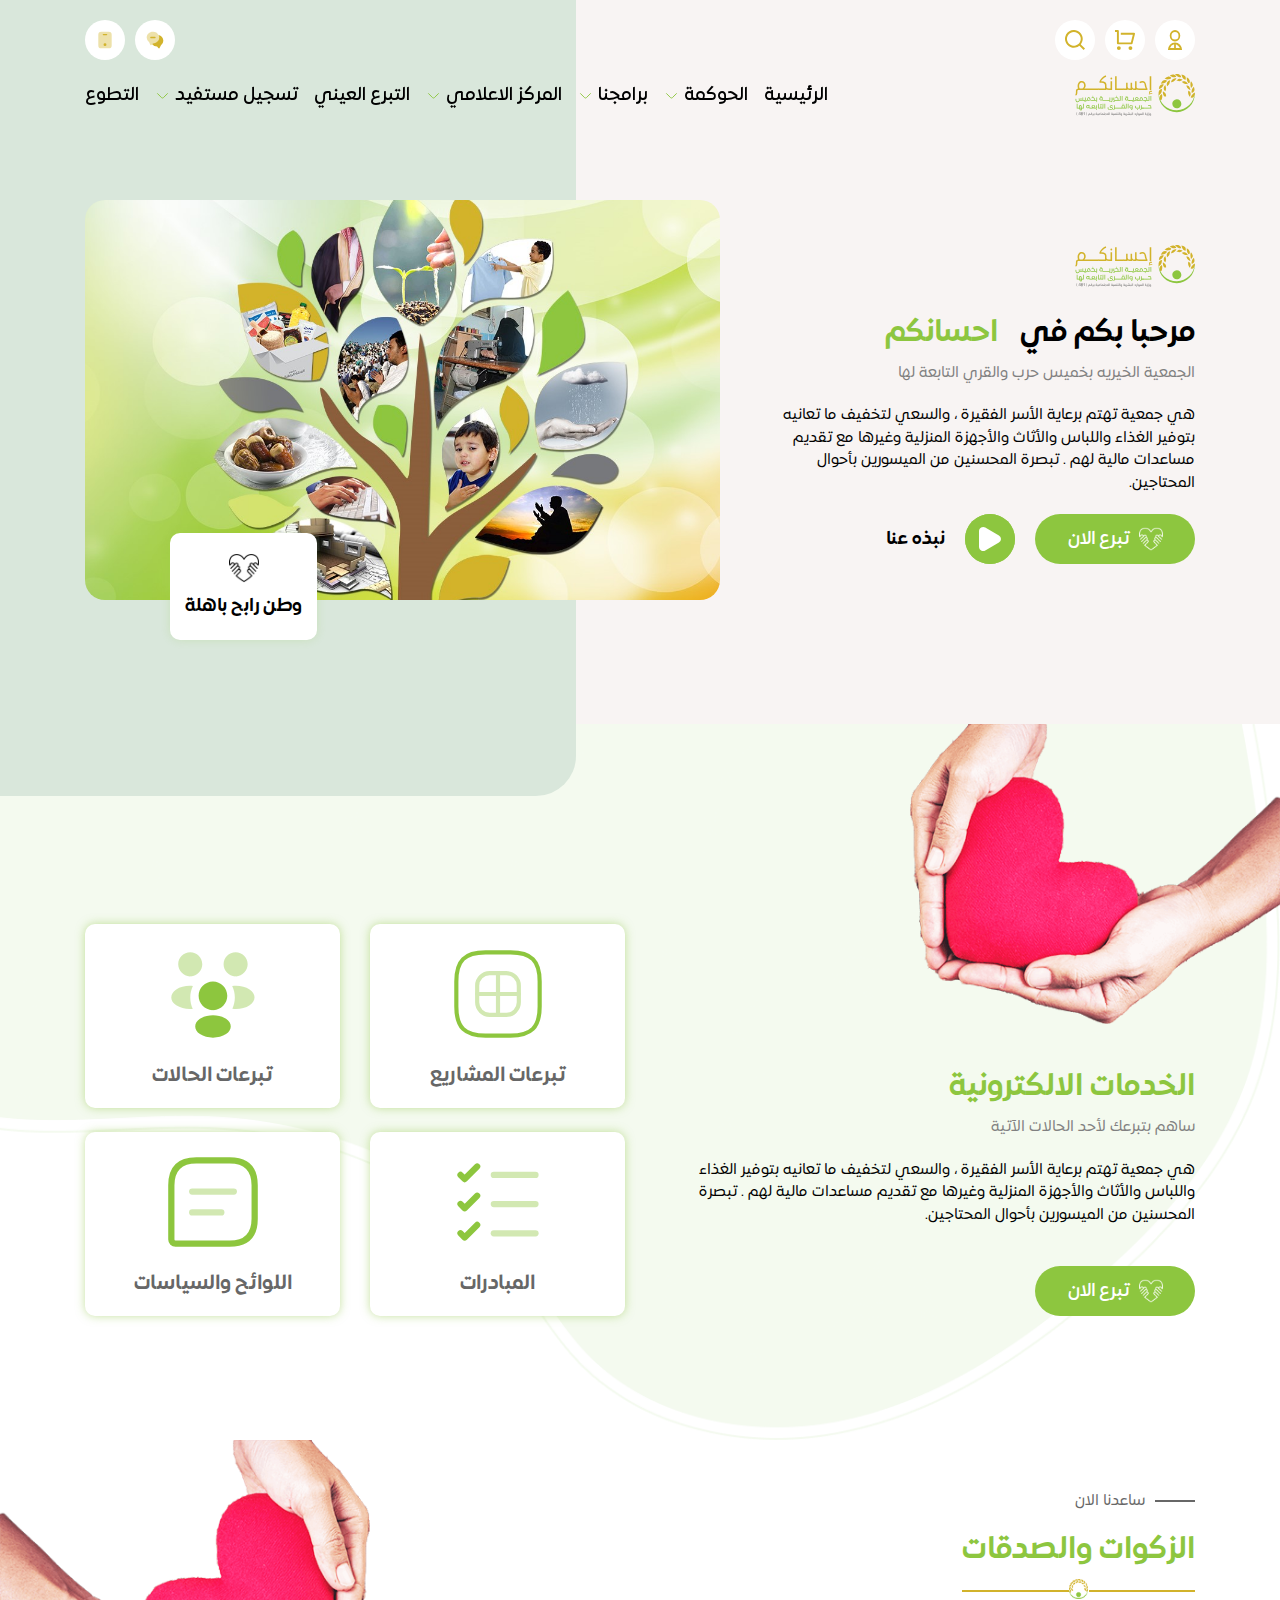
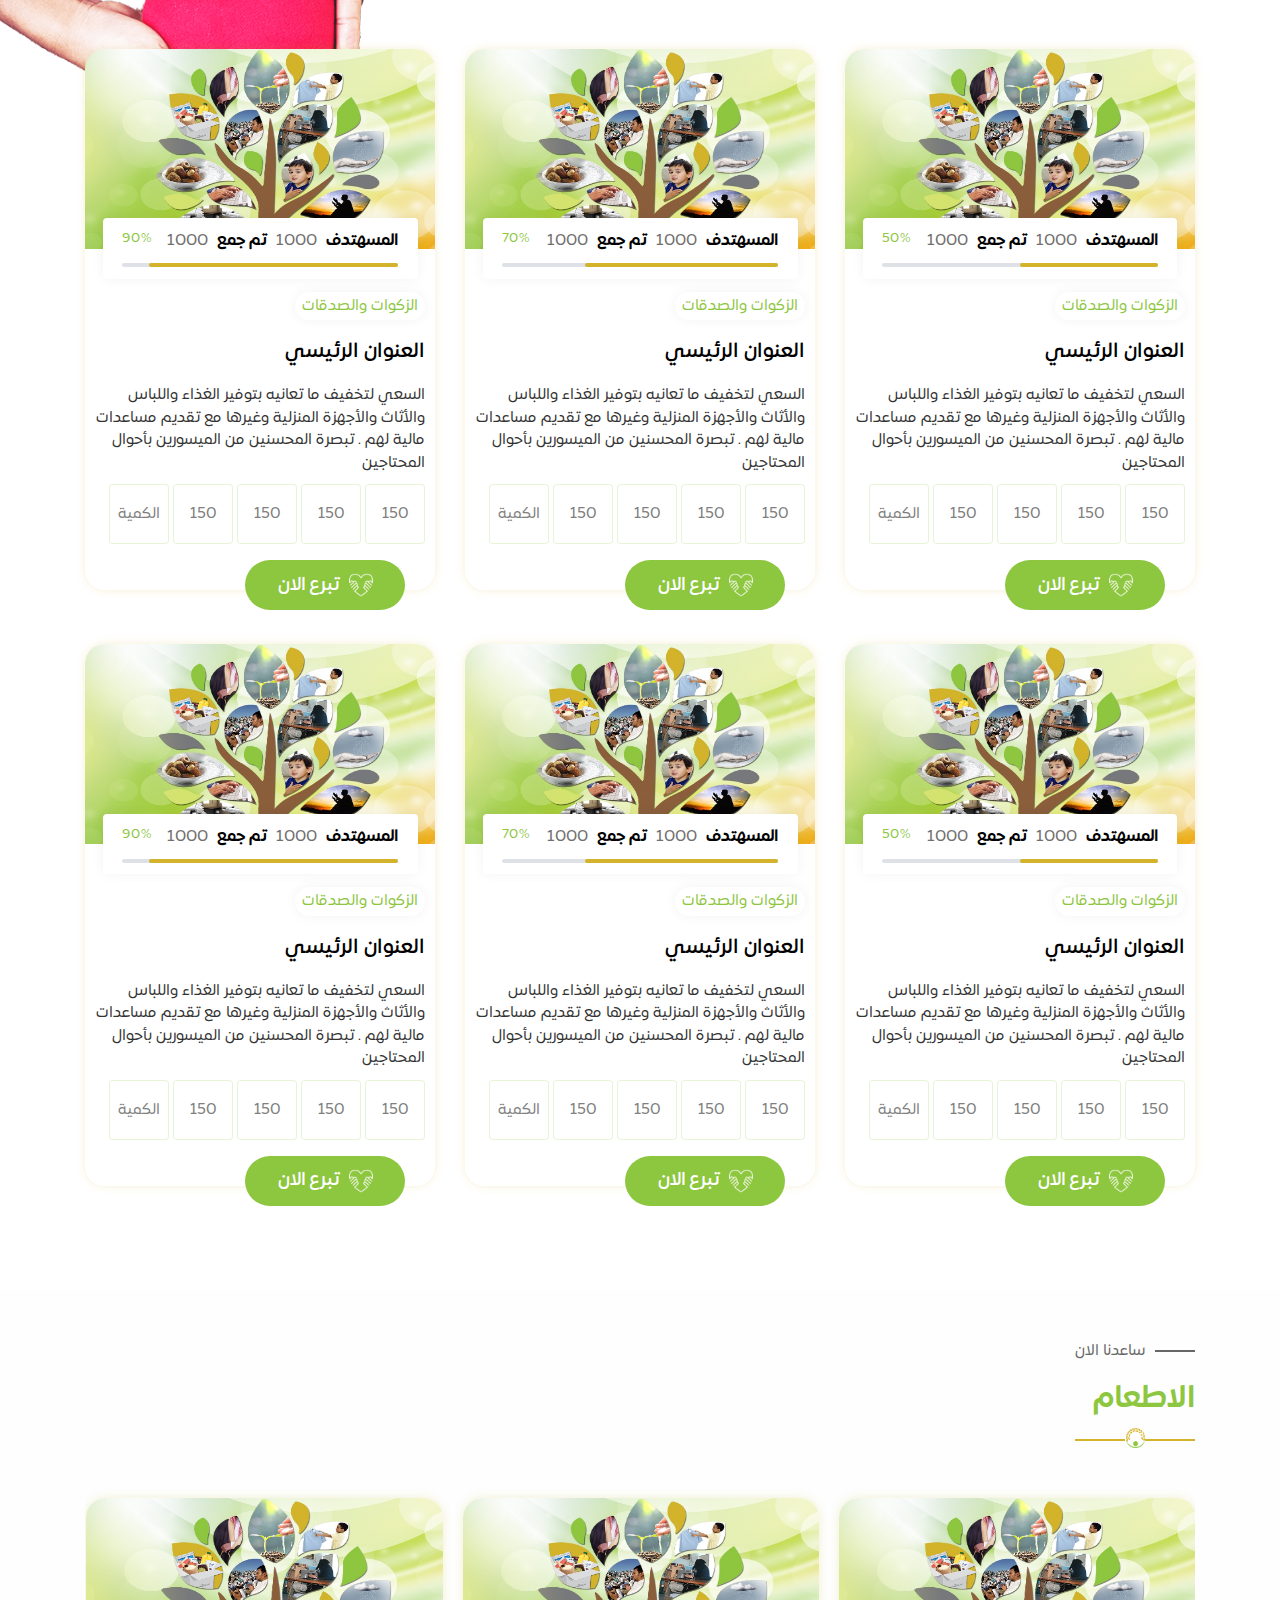
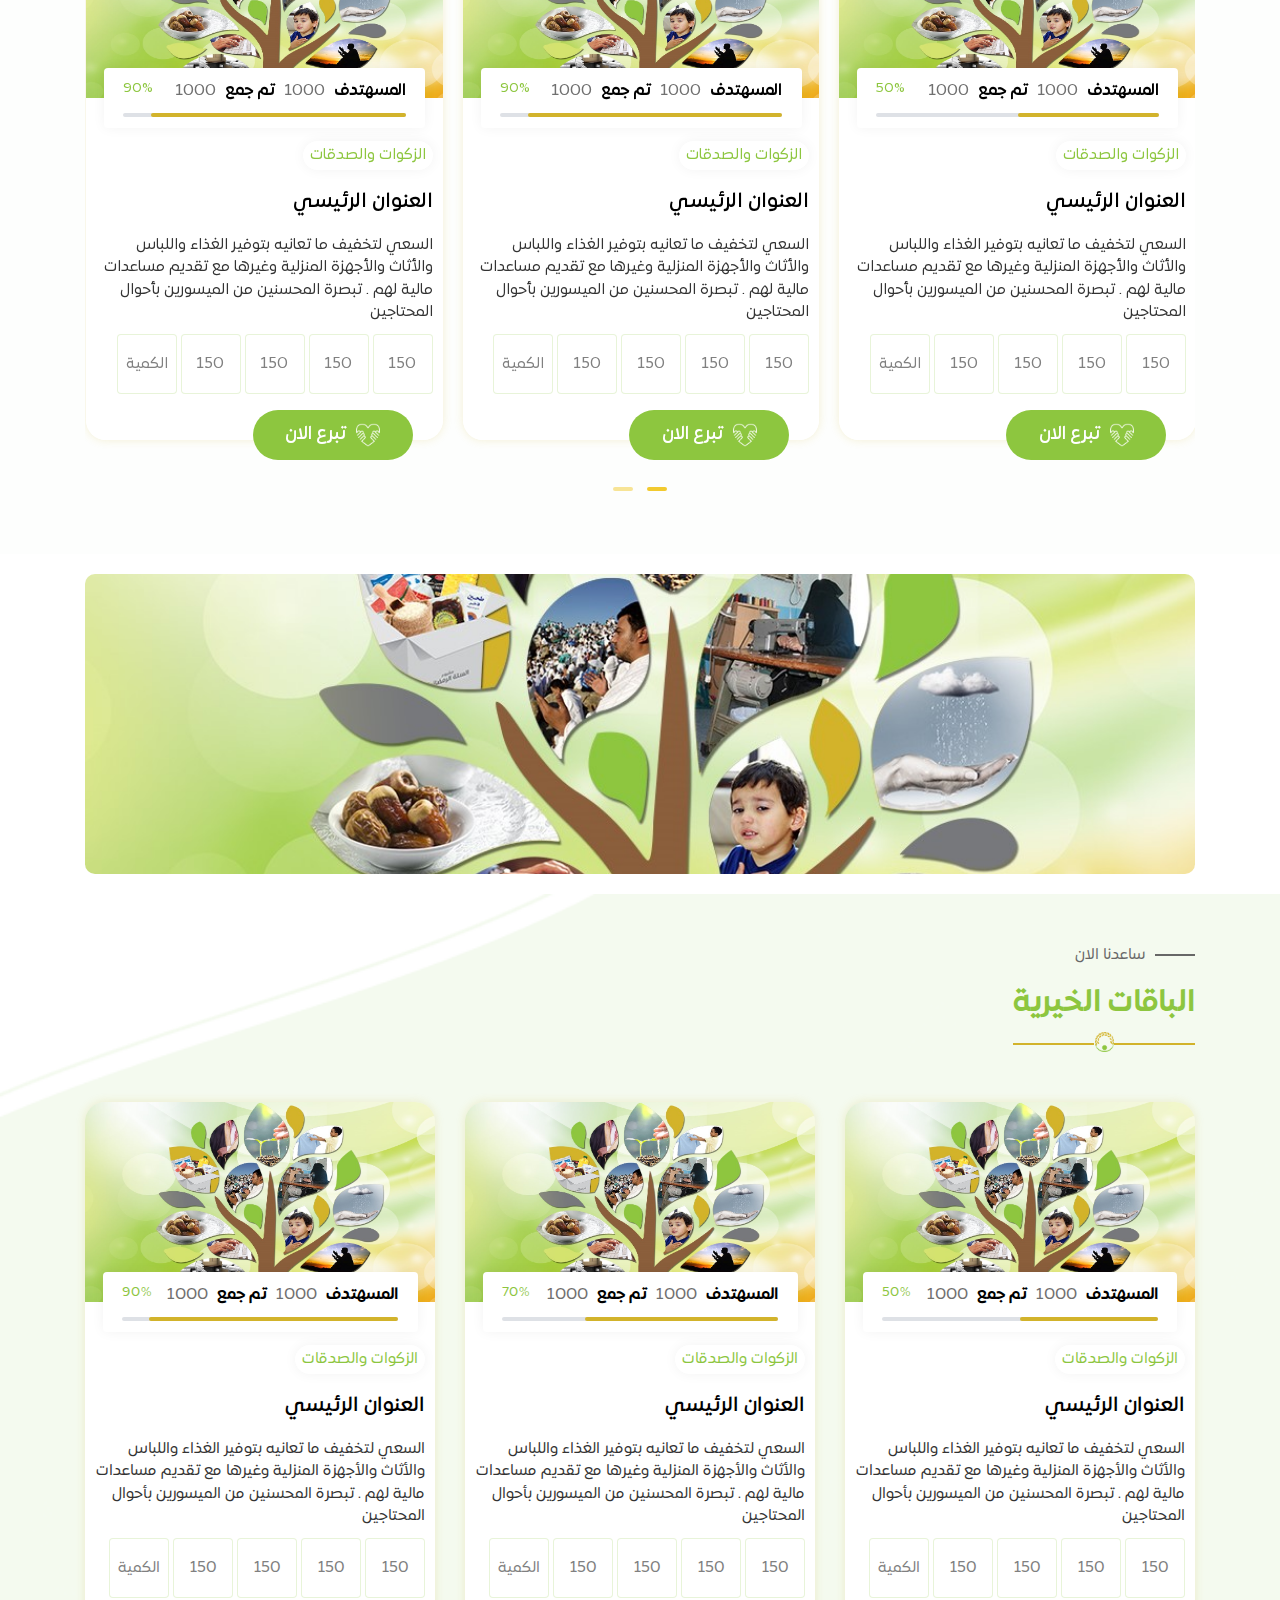
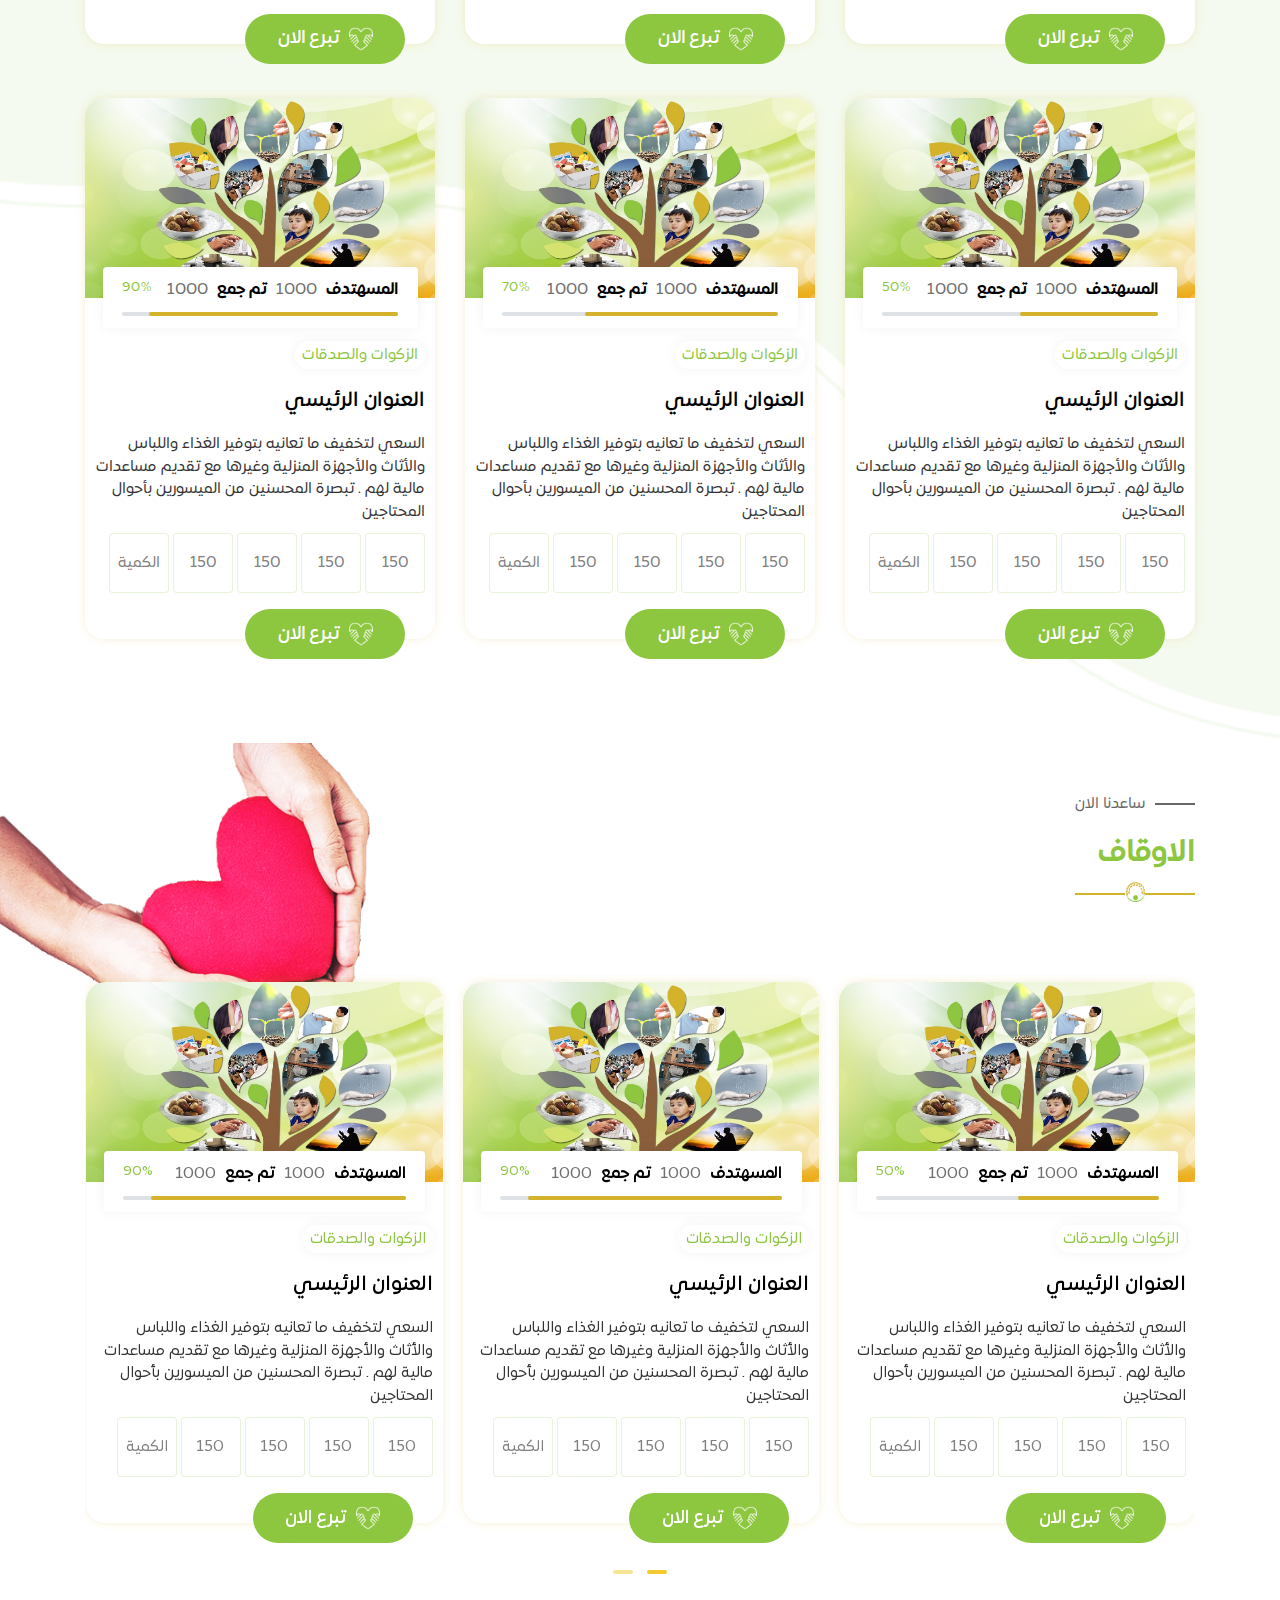
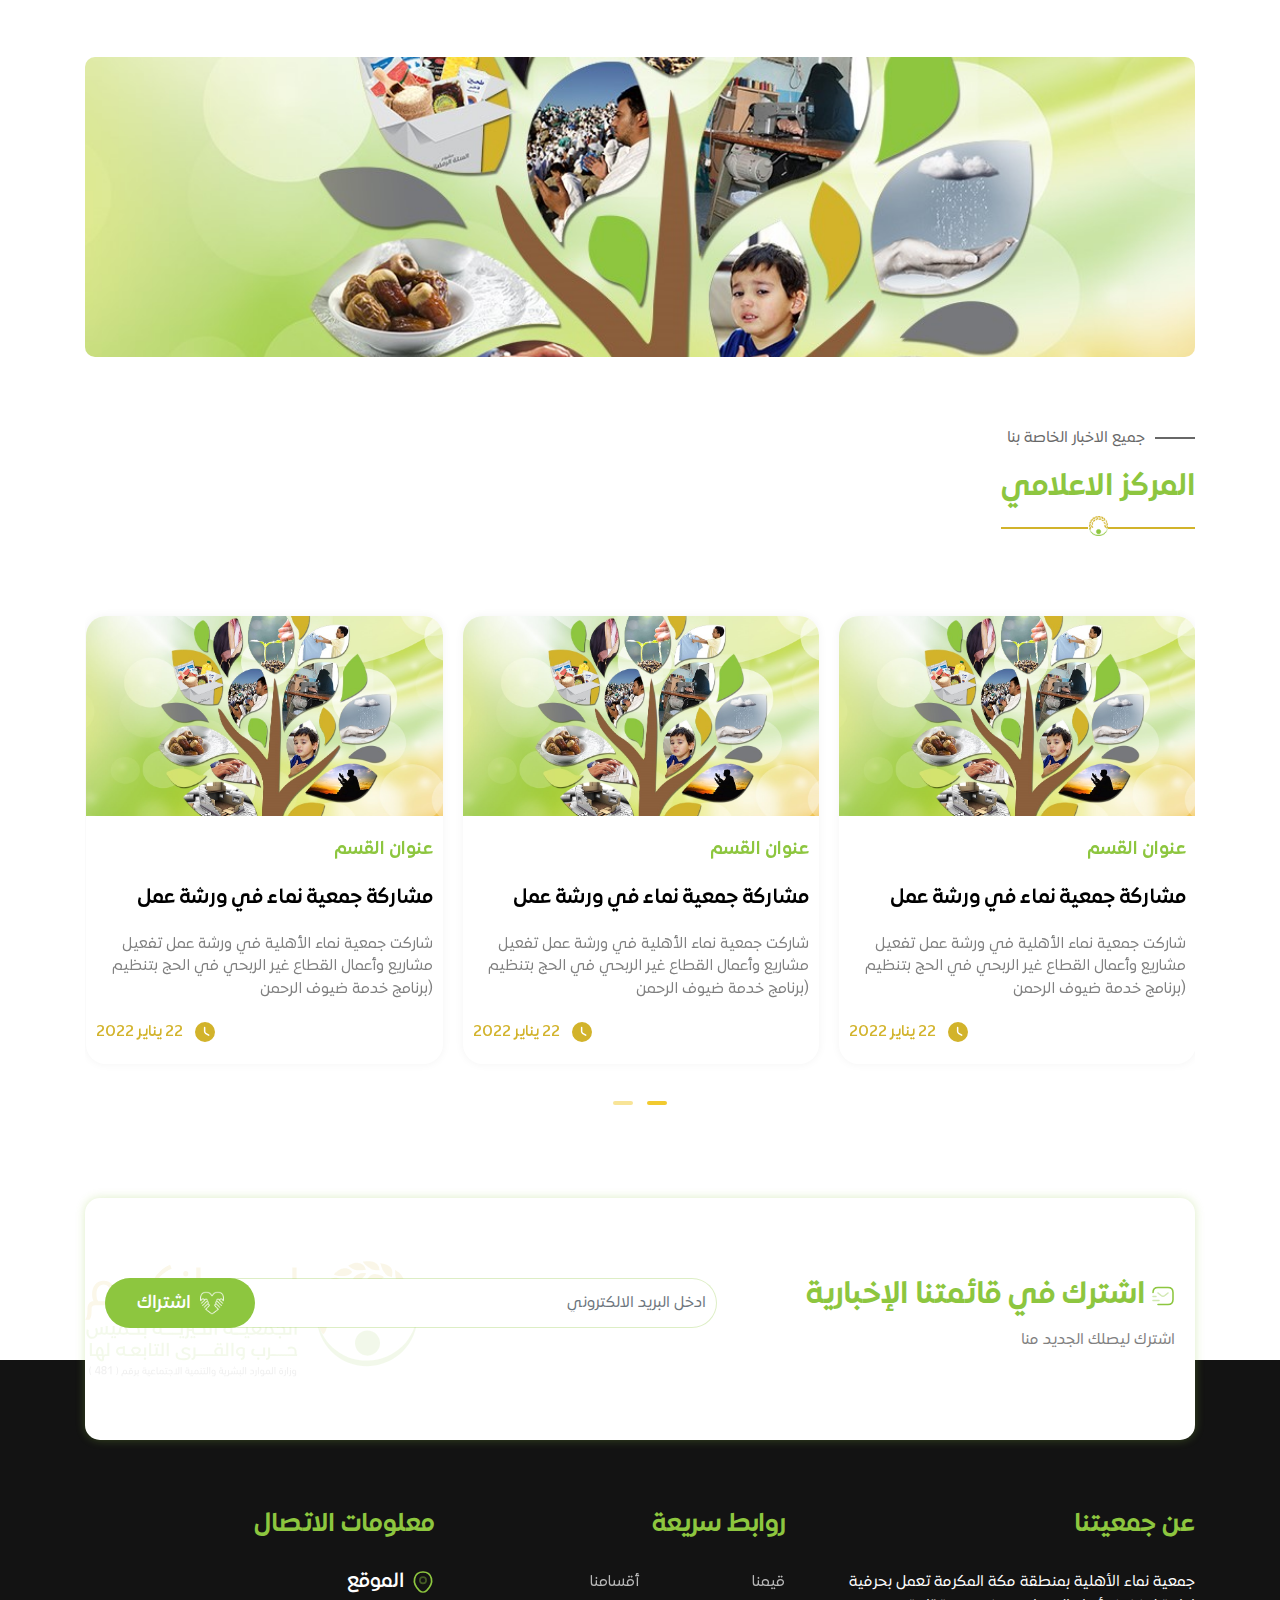
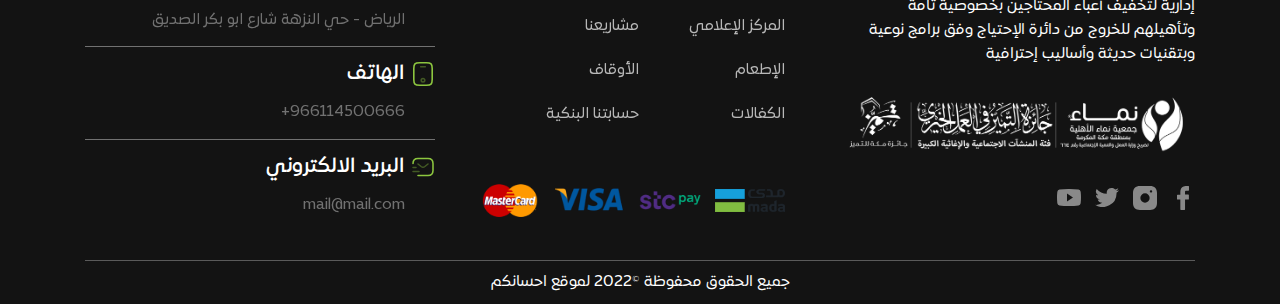
==== commit 212f50d5: "end some of edit" ====
--- a/index.html
+++ b/index.html
@@ -19,6 +19,41 @@
   <body>
     <nav class="navbar">
       <div class="container">
+        <div class="top-nav">
+          <ul class="data-icons">
+            <li>
+              <a href="#">
+                <img src="assets/images/user.svg" alt="" />
+              </a>
+            </li>
+
+            <li>
+              <a href="#">
+                <img src="assets/images/cart.svg" alt="" />
+              </a>
+            </li>
+
+            <li>
+              <a href="#">
+                <img src="assets/images/search.svg" alt="" />
+              </a>
+            </li>
+          </ul>
+
+          <ul class="socail-data">
+            <li>
+              <a href="#">
+                <img src="assets/images/message_2.svg" alt="">
+              </a>
+            </li>
+
+            <li>
+              <a href="#">
+                <img src="assets/images/mobile_phone.svg" alt="">
+              </a>
+            </li>
+          </ul>
+        </div>
         <div class="content">
           <div class="hamburger">
             <span class="line"></span>
@@ -33,43 +68,171 @@
           <ul class="navbar-nav">
             <li class="nav-item">
               <a href="#" class="nav-link">
-                الحوكمة
+                الرئيسية
               </a>
             </li>
 
+            <li class="nav-item nav-drop">
+              <a href="#" type="button" class="nav-link">
+                الحوكمة 
+              </a>
+
+              <ul class="drop-list">
+                <li class="drop-item">
+                  <a href="#" class="drop-link">
+                   الجمعية العمومية
+                  </a>
+                </li>
+
+                <li class="drop-item">
+                  <a href="#" class="drop-link">
+                    اجتماعات الجمعية العمومية
+                  </a>
+                </li>
+
+                <li class="drop-item">
+                  <a href="#" class="drop-link">
+                   مجلس الادارة
+                  </a>
+                </li>
+
+                <li class="drop-item">
+                  <a href="#" class="drop-link">
+                    الادارة العامة
+                  </a>
+                </li>
+
+                <li class="drop-item">
+                  <a href="#" class="drop-link">
+                    الفروع والمراكز والمكاتب  
+                  </a>
+                </li>
+
+                <li class="drop-item">
+                  <a href="#" class="drop-link">
+                   اللجان الدائمة والمؤقتة 
+                  </a>
+                </li>
+              </ul>
+            </li>
+
+            <li class="nav-item nav-drop">
+              <a href="#" type="button" class="nav-link">
+                برامجنا  
+              </a>
+
+              <ul class="drop-list">
+                <li class="drop-item">
+                  <a href="#" class="drop-link">
+                    مشاريع الاضاحي 
+                  </a>
+                </li>
+
+                <li class="drop-item">
+                  <a href="#" class="drop-link">
+                    مشاريع الحج
+                  </a>
+                </li>
+
+                <li class="drop-item">
+                  <a href="#" class="drop-link">
+                    الزكوات والصدقات
+                  </a>
+                </li>
+
+                <li class="drop-item">
+                  <a href="#" class="drop-link">
+                    برامج الاطعام
+                  </a>
+                </li>
+
+                <li class="drop-item">
+                  <a href="#" class="drop-link">
+                  برامج الكساء 
+                  </a>
+                </li>
+
+                <li class="drop-item">
+                  <a href="#" class="drop-link">
+                   الاوقاف 
+                  </a>
+                </li>
+              </ul>
+            </li>
+
+            <li class="nav-item nav-drop">
+              <a href="#" type="button" class="nav-link">
+                المركز الاعلامي 
+              </a>
+
+              <ul class="drop-list">
+                <li class="drop-item">
+                  <a href="#" class="drop-link">
+                    المكتبة المرئية 
+                  </a>
+                </li>
+
+                <li class="drop-item">
+                  <a href="#" class="drop-link">
+                    حلقات محسن ومحاسن 
+                  </a>
+                </li>
+
+                <li class="drop-item">
+                  <a href="#" class="drop-link">
+                    كليبات محسن ومحاسن 
+                  </a>
+                </li>
+
+                <li class="drop-item">
+                  <a href="#" class="drop-link">
+                    مشاريع افطار صائم
+                  </a>
+                </li>
+
+                <li class="drop-item">
+                  <a href="#" class="drop-link">
+                    اضحيتي لاهل البلد
+                  </a>
+                </li>
+
+                <li class="drop-item">
+                  <a href="#" class="drop-link">
+                    همتكم معانا 
+                  </a>  
+                </li>
+              </ul>
+            </li>
+
             <li class="nav-item">
               <a href="#" class="nav-link">
-                من نحن 
+                التبرع العيني  
               </a>
             </li>
 
+            <li class="nav-item nav-drop">
+              <a href="#" type="button" class="nav-link">
+               تسجيل مستفيد
+              </a>
+
+              <ul class="drop-list">
+                <li class="drop-item">
+                  <a href="#" class="drop-link">
+                    تسجيل المستفيدين
+                  </a>
+                </li>
+
+                <li class="drop-item">
+                  <a href="#" class="drop-link">
+                    تسجيل المنح الدارسية
+                  </a>
+                </li>
+              </ul>
+            </li>
+
             <li class="nav-item">
               <a href="#" class="nav-link">
-                مشاريعنا 
-              </a>
-            </li>
-
-            <li class="nav-item">
-              <a href="#" class="nav-link">
-                تسجيل مستفيد 
-              </a>
-            </li>
-
-            <li class="nav-item">
-              <a href="#" class="nav-link">
-                المتجر  
-              </a>
-            </li>
-
-            <li class="nav-item">
-              <a href="#" class="nav-link">
-                التواصل الاجتماعي 
-              </a>
-            </li>
-
-            <li class="nav-item">
-              <a href="#" class="nav-link">
-                قياس رضاء المستفيدين
+                التطوع
               </a>
             </li>
           </ul>
@@ -274,6 +437,28 @@
                     تبصرة المحسنين من الميسورين بأحوال المحتاجين
                   </p>
 
+                  <form action="" class="project-form">
+                    <div class="form-group">
+                      <input type="text" placeholder="150" class="form-control" />
+                    </div>
+
+                    <div class="form-group">
+                      <input type="text" placeholder="150" class="form-control" />
+                    </div>
+
+                    <div class="form-group">
+                      <input type="text" placeholder="150" class="form-control" />
+                    </div>
+
+                    <div class="form-group">
+                      <input type="text" placeholder="150" class="form-control" />
+                    </div>
+
+                    <div class="form-group">
+                      <input type="text" placeholder="الكمية" class="form-control" />
+                    </div>
+                  </form>
+
                   <a href="#" class="custom-btn">
                     <img src="assets/images/donation.png" alt="" />
 
@@ -330,6 +515,28 @@
                     تبصرة المحسنين من الميسورين بأحوال المحتاجين
                   </p>
 
+                  <form action="" class="project-form">
+                    <div class="form-group">
+                      <input type="text" placeholder="150" class="form-control" />
+                    </div>
+
+                    <div class="form-group">
+                      <input type="text" placeholder="150" class="form-control" />
+                    </div>
+
+                    <div class="form-group">
+                      <input type="text" placeholder="150" class="form-control" />
+                    </div>
+
+                    <div class="form-group">
+                      <input type="text" placeholder="150" class="form-control" />
+                    </div>
+
+                    <div class="form-group">
+                      <input type="text" placeholder="الكمية" class="form-control" />
+                    </div>
+                  </form>
+
                   <a href="#" class="custom-btn">
                     <img src="assets/images/donation.png" alt="" />
 
@@ -386,6 +593,28 @@
                     تبصرة المحسنين من الميسورين بأحوال المحتاجين
                   </p>
 
+                  <form action="" class="project-form">
+                    <div class="form-group">
+                      <input type="text" placeholder="150" class="form-control" />
+                    </div>
+
+                    <div class="form-group">
+                      <input type="text" placeholder="150" class="form-control" />
+                    </div>
+
+                    <div class="form-group">
+                      <input type="text" placeholder="150" class="form-control" />
+                    </div>
+
+                    <div class="form-group">
+                      <input type="text" placeholder="150" class="form-control" />
+                    </div>
+
+                    <div class="form-group">
+                      <input type="text" placeholder="الكمية" class="form-control" />
+                    </div>
+                  </form>
+
                   <a href="#" class="custom-btn">
                     <img src="assets/images/donation.png" alt="" />
 
@@ -442,6 +671,28 @@
                     تبصرة المحسنين من الميسورين بأحوال المحتاجين
                   </p>
 
+                  <form action="" class="project-form">
+                    <div class="form-group">
+                      <input type="text" placeholder="150" class="form-control" />
+                    </div>
+
+                    <div class="form-group">
+                      <input type="text" placeholder="150" class="form-control" />
+                    </div>
+
+                    <div class="form-group">
+                      <input type="text" placeholder="150" class="form-control" />
+                    </div>
+
+                    <div class="form-group">
+                      <input type="text" placeholder="150" class="form-control" />
+                    </div>
+
+                    <div class="form-group">
+                      <input type="text" placeholder="الكمية" class="form-control" />
+                    </div>
+                  </form>
+
                   <a href="#" class="custom-btn">
                     <img src="assets/images/donation.png" alt="" />
 
@@ -498,6 +749,28 @@
                     تبصرة المحسنين من الميسورين بأحوال المحتاجين
                   </p>
 
+                  <form action="" class="project-form">
+                    <div class="form-group">
+                      <input type="text" placeholder="150" class="form-control" />
+                    </div>
+
+                    <div class="form-group">
+                      <input type="text" placeholder="150" class="form-control" />
+                    </div>
+
+                    <div class="form-group">
+                      <input type="text" placeholder="150" class="form-control" />
+                    </div>
+
+                    <div class="form-group">
+                      <input type="text" placeholder="150" class="form-control" />
+                    </div>
+
+                    <div class="form-group">
+                      <input type="text" placeholder="الكمية" class="form-control" />
+                    </div>
+                  </form>
+
                   <a href="#" class="custom-btn">
                     <img src="assets/images/donation.png" alt="" />
 
@@ -553,6 +826,28 @@
                     السعي لتخفيف ما تعانيه بتوفير الغذاء واللباس والأثاث والأجهزة المنزلية وغيرها مع تقديم مساعدات مالية لهم .
                     تبصرة المحسنين من الميسورين بأحوال المحتاجين
                   </p>
+
+                  <form action="" class="project-form">
+                    <div class="form-group">
+                      <input type="text" placeholder="150" class="form-control" />
+                    </div>
+
+                    <div class="form-group">
+                      <input type="text" placeholder="150" class="form-control" />
+                    </div>
+
+                    <div class="form-group">
+                      <input type="text" placeholder="150" class="form-control" />
+                    </div>
+
+                    <div class="form-group">
+                      <input type="text" placeholder="150" class="form-control" />
+                    </div>
+
+                    <div class="form-group">
+                      <input type="text" placeholder="الكمية" class="form-control" />
+                    </div>
+                  </form>
 
                   <a href="#" class="custom-btn">
                     <img src="assets/images/donation.png" alt="" />
@@ -626,6 +921,28 @@
                     تبصرة المحسنين من الميسورين بأحوال المحتاجين
                   </p>
 
+                  <form action="" class="project-form">
+                    <div class="form-group">
+                      <input type="text" placeholder="150" class="form-control" />
+                    </div>
+
+                    <div class="form-group">
+                      <input type="text" placeholder="150" class="form-control" />
+                    </div>
+
+                    <div class="form-group">
+                      <input type="text" placeholder="150" class="form-control" />
+                    </div>
+
+                    <div class="form-group">
+                      <input type="text" placeholder="150" class="form-control" />
+                    </div>
+
+                    <div class="form-group">
+                      <input type="text" placeholder="الكمية" class="form-control" />
+                    </div>
+                  </form>
+
                   <a href="#" class="custom-btn">
                     <img src="assets/images/donation.png" alt="" />
 
@@ -682,6 +999,28 @@
                     تبصرة المحسنين من الميسورين بأحوال المحتاجين
                   </p>
 
+                  <form action="" class="project-form">
+                    <div class="form-group">
+                      <input type="text" placeholder="150" class="form-control" />
+                    </div>
+
+                    <div class="form-group">
+                      <input type="text" placeholder="150" class="form-control" />
+                    </div>
+
+                    <div class="form-group">
+                      <input type="text" placeholder="150" class="form-control" />
+                    </div>
+
+                    <div class="form-group">
+                      <input type="text" placeholder="150" class="form-control" />
+                    </div>
+
+                    <div class="form-group">
+                      <input type="text" placeholder="الكمية" class="form-control" />
+                    </div>
+                  </form>
+
                   <a href="#" class="custom-btn">
                     <img src="assets/images/donation.png" alt="" />
 
@@ -738,6 +1077,28 @@
                     تبصرة المحسنين من الميسورين بأحوال المحتاجين
                   </p>
 
+                  <form action="" class="project-form">
+                    <div class="form-group">
+                      <input type="text" placeholder="150" class="form-control" />
+                    </div>
+
+                    <div class="form-group">
+                      <input type="text" placeholder="150" class="form-control" />
+                    </div>
+
+                    <div class="form-group">
+                      <input type="text" placeholder="150" class="form-control" />
+                    </div>
+
+                    <div class="form-group">
+                      <input type="text" placeholder="150" class="form-control" />
+                    </div>
+
+                    <div class="form-group">
+                      <input type="text" placeholder="الكمية" class="form-control" />
+                    </div>
+                  </form>
+
                   <a href="#" class="custom-btn">
                     <img src="assets/images/donation.png" alt="" />
 
@@ -794,6 +1155,28 @@
                     تبصرة المحسنين من الميسورين بأحوال المحتاجين
                   </p>
 
+                  <form action="" class="project-form">
+                    <div class="form-group">
+                      <input type="text" placeholder="150" class="form-control" />
+                    </div>
+
+                    <div class="form-group">
+                      <input type="text" placeholder="150" class="form-control" />
+                    </div>
+
+                    <div class="form-group">
+                      <input type="text" placeholder="150" class="form-control" />
+                    </div>
+
+                    <div class="form-group">
+                      <input type="text" placeholder="150" class="form-control" />
+                    </div>
+
+                    <div class="form-group">
+                      <input type="text" placeholder="الكمية" class="form-control" />
+                    </div>
+                  </form>
+
                   <a href="#" class="custom-btn">
                     <img src="assets/images/donation.png" alt="" />
 
@@ -850,6 +1233,28 @@
                     تبصرة المحسنين من الميسورين بأحوال المحتاجين
                   </p>
 
+                  <form action="" class="project-form">
+                    <div class="form-group">
+                      <input type="text" placeholder="150" class="form-control" />
+                    </div>
+
+                    <div class="form-group">
+                      <input type="text" placeholder="150" class="form-control" />
+                    </div>
+
+                    <div class="form-group">
+                      <input type="text" placeholder="150" class="form-control" />
+                    </div>
+
+                    <div class="form-group">
+                      <input type="text" placeholder="150" class="form-control" />
+                    </div>
+
+                    <div class="form-group">
+                      <input type="text" placeholder="الكمية" class="form-control" />
+                    </div>
+                  </form>
+
                   <a href="#" class="custom-btn">
                     <img src="assets/images/donation.png" alt="" />
 
@@ -905,6 +1310,28 @@
                     السعي لتخفيف ما تعانيه بتوفير الغذاء واللباس والأثاث والأجهزة المنزلية وغيرها مع تقديم مساعدات مالية لهم .
                     تبصرة المحسنين من الميسورين بأحوال المحتاجين
                   </p>
+
+                  <form action="" class="project-form">
+                    <div class="form-group">
+                      <input type="text" placeholder="150" class="form-control" />
+                    </div>
+
+                    <div class="form-group">
+                      <input type="text" placeholder="150" class="form-control" />
+                    </div>
+
+                    <div class="form-group">
+                      <input type="text" placeholder="150" class="form-control" />
+                    </div>
+
+                    <div class="form-group">
+                      <input type="text" placeholder="150" class="form-control" />
+                    </div>
+
+                    <div class="form-group">
+                      <input type="text" placeholder="الكمية" class="form-control" />
+                    </div>
+                  </form>
 
                   <a href="#" class="custom-btn">
                     <img src="assets/images/donation.png" alt="" />
@@ -986,6 +1413,28 @@
                     تبصرة المحسنين من الميسورين بأحوال المحتاجين
                   </p>
 
+                  <form action="" class="project-form">
+                    <div class="form-group">
+                      <input type="text" placeholder="150" class="form-control" />
+                    </div>
+
+                    <div class="form-group">
+                      <input type="text" placeholder="150" class="form-control" />
+                    </div>
+
+                    <div class="form-group">
+                      <input type="text" placeholder="150" class="form-control" />
+                    </div>
+
+                    <div class="form-group">
+                      <input type="text" placeholder="150" class="form-control" />
+                    </div>
+
+                    <div class="form-group">
+                      <input type="text" placeholder="الكمية" class="form-control" />
+                    </div>
+                  </form>
+
                   <a href="#" class="custom-btn">
                     <img src="assets/images/donation.png" alt="" />
 
@@ -1042,6 +1491,28 @@
                     تبصرة المحسنين من الميسورين بأحوال المحتاجين
                   </p>
 
+                  <form action="" class="project-form">
+                    <div class="form-group">
+                      <input type="text" placeholder="150" class="form-control" />
+                    </div>
+
+                    <div class="form-group">
+                      <input type="text" placeholder="150" class="form-control" />
+                    </div>
+
+                    <div class="form-group">
+                      <input type="text" placeholder="150" class="form-control" />
+                    </div>
+
+                    <div class="form-group">
+                      <input type="text" placeholder="150" class="form-control" />
+                    </div>
+
+                    <div class="form-group">
+                      <input type="text" placeholder="الكمية" class="form-control" />
+                    </div>
+                  </form>
+
                   <a href="#" class="custom-btn">
                     <img src="assets/images/donation.png" alt="" />
 
@@ -1098,6 +1569,28 @@
                     تبصرة المحسنين من الميسورين بأحوال المحتاجين
                   </p>
 
+                  <form action="" class="project-form">
+                    <div class="form-group">
+                      <input type="text" placeholder="150" class="form-control" />
+                    </div>
+
+                    <div class="form-group">
+                      <input type="text" placeholder="150" class="form-control" />
+                    </div>
+
+                    <div class="form-group">
+                      <input type="text" placeholder="150" class="form-control" />
+                    </div>
+
+                    <div class="form-group">
+                      <input type="text" placeholder="150" class="form-control" />
+                    </div>
+
+                    <div class="form-group">
+                      <input type="text" placeholder="الكمية" class="form-control" />
+                    </div>
+                  </form>
+
                   <a href="#" class="custom-btn">
                     <img src="assets/images/donation.png" alt="" />
 
@@ -1154,6 +1647,28 @@
                     تبصرة المحسنين من الميسورين بأحوال المحتاجين
                   </p>
 
+                  <form action="" class="project-form">
+                    <div class="form-group">
+                      <input type="text" placeholder="150" class="form-control" />
+                    </div>
+
+                    <div class="form-group">
+                      <input type="text" placeholder="150" class="form-control" />
+                    </div>
+
+                    <div class="form-group">
+                      <input type="text" placeholder="150" class="form-control" />
+                    </div>
+
+                    <div class="form-group">
+                      <input type="text" placeholder="150" class="form-control" />
+                    </div>
+
+                    <div class="form-group">
+                      <input type="text" placeholder="الكمية" class="form-control" />
+                    </div>
+                  </form>
+
                   <a href="#" class="custom-btn">
                     <img src="assets/images/donation.png" alt="" />
 
@@ -1210,6 +1725,28 @@
                     تبصرة المحسنين من الميسورين بأحوال المحتاجين
                   </p>
 
+                  <form action="" class="project-form">
+                    <div class="form-group">
+                      <input type="text" placeholder="150" class="form-control" />
+                    </div>
+
+                    <div class="form-group">
+                      <input type="text" placeholder="150" class="form-control" />
+                    </div>
+
+                    <div class="form-group">
+                      <input type="text" placeholder="150" class="form-control" />
+                    </div>
+
+                    <div class="form-group">
+                      <input type="text" placeholder="150" class="form-control" />
+                    </div>
+
+                    <div class="form-group">
+                      <input type="text" placeholder="الكمية" class="form-control" />
+                    </div>
+                  </form>
+
                   <a href="#" class="custom-btn">
                     <img src="assets/images/donation.png" alt="" />
 
@@ -1265,6 +1802,28 @@
                     السعي لتخفيف ما تعانيه بتوفير الغذاء واللباس والأثاث والأجهزة المنزلية وغيرها مع تقديم مساعدات مالية لهم .
                     تبصرة المحسنين من الميسورين بأحوال المحتاجين
                   </p>
+
+                  <form action="" class="project-form">
+                    <div class="form-group">
+                      <input type="text" placeholder="150" class="form-control" />
+                    </div>
+
+                    <div class="form-group">
+                      <input type="text" placeholder="150" class="form-control" />
+                    </div>
+
+                    <div class="form-group">
+                      <input type="text" placeholder="150" class="form-control" />
+                    </div>
+
+                    <div class="form-group">
+                      <input type="text" placeholder="150" class="form-control" />
+                    </div>
+
+                    <div class="form-group">
+                      <input type="text" placeholder="الكمية" class="form-control" />
+                    </div>
+                  </form>
 
                   <a href="#" class="custom-btn">
                     <img src="assets/images/donation.png" alt="" />
@@ -1338,6 +1897,28 @@
                     تبصرة المحسنين من الميسورين بأحوال المحتاجين
                   </p>
 
+                  <form action="" class="project-form">
+                    <div class="form-group">
+                      <input type="text" placeholder="150" class="form-control" />
+                    </div>
+
+                    <div class="form-group">
+                      <input type="text" placeholder="150" class="form-control" />
+                    </div>
+
+                    <div class="form-group">
+                      <input type="text" placeholder="150" class="form-control" />
+                    </div>
+
+                    <div class="form-group">
+                      <input type="text" placeholder="150" class="form-control" />
+                    </div>
+
+                    <div class="form-group">
+                      <input type="text" placeholder="الكمية" class="form-control" />
+                    </div>
+                  </form>
+
                   <a href="#" class="custom-btn">
                     <img src="assets/images/donation.png" alt="" />
 
@@ -1394,6 +1975,28 @@
                     تبصرة المحسنين من الميسورين بأحوال المحتاجين
                   </p>
 
+                  <form action="" class="project-form">
+                    <div class="form-group">
+                      <input type="text" placeholder="150" class="form-control" />
+                    </div>
+
+                    <div class="form-group">
+                      <input type="text" placeholder="150" class="form-control" />
+                    </div>
+
+                    <div class="form-group">
+                      <input type="text" placeholder="150" class="form-control" />
+                    </div>
+
+                    <div class="form-group">
+                      <input type="text" placeholder="150" class="form-control" />
+                    </div>
+
+                    <div class="form-group">
+                      <input type="text" placeholder="الكمية" class="form-control" />
+                    </div>
+                  </form>
+
                   <a href="#" class="custom-btn">
                     <img src="assets/images/donation.png" alt="" />
 
@@ -1450,6 +2053,28 @@
                     تبصرة المحسنين من الميسورين بأحوال المحتاجين
                   </p>
 
+                  <form action="" class="project-form">
+                    <div class="form-group">
+                      <input type="text" placeholder="150" class="form-control" />
+                    </div>
+
+                    <div class="form-group">
+                      <input type="text" placeholder="150" class="form-control" />
+                    </div>
+
+                    <div class="form-group">
+                      <input type="text" placeholder="150" class="form-control" />
+                    </div>
+
+                    <div class="form-group">
+                      <input type="text" placeholder="150" class="form-control" />
+                    </div>
+
+                    <div class="form-group">
+                      <input type="text" placeholder="الكمية" class="form-control" />
+                    </div>
+                  </form>
+
                   <a href="#" class="custom-btn">
                     <img src="assets/images/donation.png" alt="" />
 
@@ -1506,6 +2131,28 @@
                     تبصرة المحسنين من الميسورين بأحوال المحتاجين
                   </p>
 
+                  <form action="" class="project-form">
+                    <div class="form-group">
+                      <input type="text" placeholder="150" class="form-control" />
+                    </div>
+
+                    <div class="form-group">
+                      <input type="text" placeholder="150" class="form-control" />
+                    </div>
+
+                    <div class="form-group">
+                      <input type="text" placeholder="150" class="form-control" />
+                    </div>
+
+                    <div class="form-group">
+                      <input type="text" placeholder="150" class="form-control" />
+                    </div>
+
+                    <div class="form-group">
+                      <input type="text" placeholder="الكمية" class="form-control" />
+                    </div>
+                  </form>
+
                   <a href="#" class="custom-btn">
                     <img src="assets/images/donation.png" alt="" />
 
@@ -1562,6 +2209,28 @@
                     تبصرة المحسنين من الميسورين بأحوال المحتاجين
                   </p>
 
+                  <form action="" class="project-form">
+                    <div class="form-group">
+                      <input type="text" placeholder="150" class="form-control" />
+                    </div>
+
+                    <div class="form-group">
+                      <input type="text" placeholder="150" class="form-control" />
+                    </div>
+
+                    <div class="form-group">
+                      <input type="text" placeholder="150" class="form-control" />
+                    </div>
+
+                    <div class="form-group">
+                      <input type="text" placeholder="150" class="form-control" />
+                    </div>
+
+                    <div class="form-group">
+                      <input type="text" placeholder="الكمية" class="form-control" />
+                    </div>
+                  </form>
+
                   <a href="#" class="custom-btn">
                     <img src="assets/images/donation.png" alt="" />
 
@@ -1617,6 +2286,28 @@
                     السعي لتخفيف ما تعانيه بتوفير الغذاء واللباس والأثاث والأجهزة المنزلية وغيرها مع تقديم مساعدات مالية لهم .
                     تبصرة المحسنين من الميسورين بأحوال المحتاجين
                   </p>
+
+                  <form action="" class="project-form">
+                    <div class="form-group">
+                      <input type="text" placeholder="150" class="form-control" />
+                    </div>
+
+                    <div class="form-group">
+                      <input type="text" placeholder="150" class="form-control" />
+                    </div>
+
+                    <div class="form-group">
+                      <input type="text" placeholder="150" class="form-control" />
+                    </div>
+
+                    <div class="form-group">
+                      <input type="text" placeholder="150" class="form-control" />
+                    </div>
+
+                    <div class="form-group">
+                      <input type="text" placeholder="الكمية" class="form-control" />
+                    </div>
+                  </form>
 
                   <a href="#" class="custom-btn">
                     <img src="assets/images/donation.png" alt="" />
@@ -1775,25 +2466,59 @@
           </div>
         </div>
       </section>
+
+      <section class="newsLetter">
+        <div class="container">
+          <div class="contain">
+            <div class="row">
+              <div class="col-lg-5 col-12 mb-2">
+                <div class="data">
+                  <h1>
+                    اشترك في قائمتنا الإخبارية
+                  </h1>
+
+                  <p>
+                    اشترك ليصلك الجديد منا
+                  </p>
+                </div>
+              </div>
+
+              <div class="col-lg-7 col-12">
+                <form class="form-contain">
+                  <div class="form-group">
+                    <input type="text" class="form-control" placeholder="ادخل البريد الالكتروني" />
+                    
+                    <a href="#" class="custom-btn">
+                      <img src="assets/images/donation.png" alt="" />
+  
+                      <span>
+                        اشتراك
+                      </span>
+                    </a>
+                  </div>
+                </form>
+              </div>
+            </div>
+          </div>
+        </div>
+      </section>
     </main>
 
     <footer>
       <div class="container">
         <div class="row">
-          <div class="col-lg-10 col-12 mx-auto">
-            <div class="content">
-              <a href="#" class="brand-name">
-                <img src="assets/images/logo.svg" alt="">
-              </a>
-    
-              <p>
-                هي جمعية تهتم برعاية الأسر الفقيرة ، والسعي لتخفيف ما تعانيه بتوفير الغذاء واللباس والأثاث والأجهزة المنزلية وغيرها مع تقديم مساعدات مالية لهم .
-                تبصرة المحسنين من الميسورين بأحوال المحتاجين.
-                استقبال زكاة المال والصدقات والكفارات وغيرها وتوزيعها على المحتاجين.
-                الاشتراك مع الهيئات الأهلية والحكومية في مساعدة منكوبي الكوارث العامة.
-                إقامة المشروعات الخيرية الموسمية ( الحقيبة المدرسية، تفطير صائم، زكاة الفطر، كسوة العيد،كسوة الشتاء، الاستفادة من لحوم الأضاحي)، والصدقات الجارية وتوجيهها إلى الوجهة التي يرغبها المتصدق أو إلى غيرها من الأمور الخيرية .
+          <div class="col-lg-4 col-12 mb-4">
+            <div class="contain">
+              <h1>
+                عن جمعيتنا
+              </h1>
+
+              <p class="desc">
+                جمعية نماء الأهلية بمنطقة مكة المكرمة تعمل بحرفية إدارية لتخفيف أعباء المحتاجين بخصوصية تامة وتأهيلهم للخروج من دائرة الإحتياج وفق برامج نوعية وبتقنيات حديثة وأساليب إحترافية
               </p>
-    
+
+              <img src="assets/images/footer-w-logo.png" class="footer-logo" alt="" />
+
               <ul class="socail-media">
                 <li>
                   <a href="#">
@@ -1821,6 +2546,158 @@
               </ul>
             </div>
           </div>
+
+          <div class="col-lg-4 col-12 mb-4">
+            <div class="contain padding-contain">
+              <h1>
+                روابط سريعة
+              </h1>
+
+              <div class="flex-data">
+                <ul class="links">
+                  <li>
+                    <a href="#">
+                      قيمنا
+                    </a>
+                  </li>
+
+                  <li>
+                    <a href="#">
+                      المركز الإعلامي
+                    </a>
+                  </li>
+
+                  <li>
+                    <a href="#">
+                      الإطعام
+                    </a>
+                  </li>
+
+                  <li>
+                    <a href="#">
+                      الكفالات
+                    </a>
+                  </li>
+                </ul>
+
+                <ul class="links">
+                  <li>
+                    <a href="#">
+                      أقسامنا
+                    </a>
+                  </li>
+
+                  <li>
+                    <a href="#">
+                      مشاريعنا
+                    </a>
+                  </li>
+
+                  <li>
+                    <a href="#">
+                      الأوقاف
+                    </a>
+                  </li>
+
+                  <li>
+                    <a href="#">
+                      حسابتنا البنكية
+                    </a>
+                  </li>
+                </ul>
+              </div>
+
+              <ul class="payment">
+                <li>
+                  <a href="#">
+                    <img src="assets/images/mada.png" alt="">
+                  </a>
+                </li>
+
+                <li>
+                  <a href="#">
+                    <img src="assets/images/stcpay-logo.png" alt="">
+                  </a>
+                </li>
+
+                <li>
+                  <a href="#">
+                    <img src="assets/images/visa.png" alt="">
+                  </a>
+                </li>
+
+                <li>
+                  <a href="#">
+                    <img src="assets/images/master.png" alt="">
+                  </a>
+                </li>
+              </ul>
+            </div>
+          </div>
+
+          <div class="col-lg-4 col-12 mb-4">
+            <div class="contain">
+              <h1>
+                معلومات الاتصال
+              </h1>
+
+              <ul class="socail-network">
+                <li>
+                  <a href="#">
+                    <img src="assets/images/map.svg" alt="" />
+
+                    <div class="socail-network-contain">
+                      <h2>
+                        الموقع
+                      </h2>
+
+                      <p>
+                        الرياض - حي النزهة شارع ابو بكر الصديق
+                      </p>
+                    </div>
+                  </a>
+                </li>
+
+                <li>
+                  <a href="#">
+                    <img src="assets/images/mobile.svg" alt="" />
+
+                    <div class="socail-network-contain">
+                      <h2>
+                        الهاتف 
+                      </h2>
+
+                      <p>
+                        966114500666+
+                      </p>
+                    </div>
+                  </a>
+                </li>
+
+                <li>
+                  <a href="#">
+                    <img src="assets/images/sms.svg" alt="" />
+
+                    <div class="socail-network-contain">
+                      <h2>
+                        البريد الالكتروني
+                      </h2>
+
+                      <p>
+                        mail@mail.com
+                      </p>
+                    </div>
+                  </a>
+                </li>
+              </ul>
+            </div>
+          </div>
+        </div>
+
+        <div class="copyrights">
+          <p>
+            جميع الحقوق محفوظة ©2022 لموقع احسانكم
+          </p>
         </div>
       </div>
     </footer>
--- a/assets/css/style.css
+++ b/assets/css/style.css
@@ -1204,6 +1204,44 @@
   -webkit-margin-start: 20px;
           margin-inline-start: 20px;
 }
+.project-box .project-form {
+  display: flex;
+  align-items: center;
+  align-content: center;
+  flex-wrap: wrap;
+}
+.project-box .project-form .form-group {
+  width: 60px;
+  height: 60px;
+  -webkit-margin-end: 4px;
+          margin-inline-end: 4px;
+}
+.project-box .project-form .form-group input {
+  width: 100%;
+  height: 100%;
+  text-align: center;
+  border: 1px solid rgba(141, 198, 63, 0.2);
+  color: var(--dark-color);
+  font-size: 15px;
+  font-weight: 500;
+  padding-left: 0px;
+  padding-right: 0px;
+}
+.project-box .project-form .form-group input::-moz-placeholder {
+  color: var(--gray-color);
+  font-size: 15px;
+  font-weight: 500;
+}
+.project-box .project-form .form-group input:-ms-input-placeholder {
+  color: var(--gray-color);
+  font-size: 15px;
+  font-weight: 500;
+}
+.project-box .project-form .form-group input::placeholder {
+  color: var(--gray-color);
+  font-size: 15px;
+  font-weight: 500;
+}
 .project-box:hover {
   transform: translateY(-10px);
 }
@@ -1222,6 +1260,45 @@
 }
 .navbar.scrolled .brand-name img {
   height: 50px !important;
+}
+.navbar.scrolled .top-nav {
+  display: none;
+}
+.navbar .top-nav {
+  width: 100%;
+  display: flex;
+  align-items: center;
+  align-content: center;
+  justify-content: space-between;
+}
+.navbar .top-nav ul {
+  display: flex;
+  align-items: center;
+  align-content: center;
+}
+.navbar .top-nav ul li {
+  -webkit-margin-end: 10px;
+          margin-inline-end: 10px;
+}
+.navbar .top-nav ul li:last-child {
+  -webkit-margin-end: 0px;
+          margin-inline-end: 0px;
+}
+.navbar .top-nav ul li a {
+  width: 40px;
+  height: 40px;
+  border-radius: 50%;
+  display: flex;
+  align-items: center;
+  align-content: center;
+  justify-content: center;
+  background-color: var(--light-color);
+}
+.navbar .top-nav ul li img {
+  width: 20px;
+  height: 20px;
+  -o-object-fit: contain;
+     object-fit: contain;
 }
 .navbar .content {
   width: 100%;
@@ -1268,21 +1345,21 @@
 .navbar .content .navbar-nav {
   flex-direction: row;
 }
-.navbar .content .navbar-nav li {
+.navbar .content .navbar-nav .nav-item {
   -webkit-margin-end: 16px;
           margin-inline-end: 16px;
 }
-.navbar .content .navbar-nav li:last-child {
+.navbar .content .navbar-nav .nav-item:last-child {
   -webkit-margin-end: 0;
           margin-inline-end: 0;
 }
-.navbar .content .navbar-nav li .nav-link {
+.navbar .content .navbar-nav .nav-item .nav-link {
   font-size: 18px;
   font-weight: 700;
   color: var(--dark-color);
   position: relative;
 }
-.navbar .content .navbar-nav li .nav-link::after {
+.navbar .content .navbar-nav .nav-item .nav-link::after {
   content: "";
   position: absolute;
   width: 24px;
@@ -1296,13 +1373,102 @@
   visibility: hidden;
   transition: all 0.4s linear;
 }
-.navbar .content .navbar-nav li .nav-link:hover, .navbar .content .navbar-nav li .nav-link.active {
+.navbar .content .navbar-nav .nav-item .nav-link:hover, .navbar .content .navbar-nav .nav-item .nav-link.active {
   color: var(--primary-color);
 }
-.navbar .content .navbar-nav li .nav-link:hover::after, .navbar .content .navbar-nav li .nav-link.active::after {
+.navbar .content .navbar-nav .nav-item .nav-link:hover::after, .navbar .content .navbar-nav .nav-item .nav-link.active::after {
   opacity: 1;
   visibility: visible;
   transform: translateY(0px);
+}
+.navbar .content .navbar-nav .nav-item.nav-drop {
+  position: relative;
+}
+.navbar .content .navbar-nav .nav-item.nav-drop .nav-link {
+  -webkit-padding-end: 20px;
+          padding-inline-end: 20px;
+  position: relative;
+  z-index: 9;
+}
+.navbar .content .navbar-nav .nav-item.nav-drop .nav-link::before {
+  content: "";
+  position: absolute;
+  width: 15px;
+  height: 15px;
+  background: url("../images/arrow_down.svg") center/contain no-repeat;
+  top: calc(50% - 7.5px);
+  left: 0px;
+  z-index: -1;
+  transition: all 0.3s linear;
+}
+.navbar .content .navbar-nav .nav-item.nav-drop .drop-list {
+  width: 250px;
+  background-color: #fff;
+  position: absolute;
+  padding: 0px 20px;
+  top: 100%;
+  left: 0;
+  z-index: 999;
+  border-radius: 10px;
+  box-shadow: 0px 0px 10px rgba(210, 179, 43, 0.4);
+  overflow: hidden;
+  transform: translateY(20px);
+  opacity: 0;
+  visibility: hidden;
+  transition: all 0.3s linear;
+}
+.navbar .content .navbar-nav .nav-item.nav-drop .drop-list li {
+  width: 100%;
+}
+.navbar .content .navbar-nav .nav-item.nav-drop .drop-list li a {
+  width: 100%;
+  padding: 15px 0px;
+  border-bottom: 1px solid rgba(0, 0, 0, 0.05);
+  color: var(--dark);
+  font-size: 15px;
+  font-weight: 500;
+  position: relative;
+  display: block;
+  -webkit-padding-start: 20px;
+          padding-inline-start: 20px;
+  z-index: 9;
+}
+.navbar .content .navbar-nav .nav-item.nav-drop .drop-list li a::after {
+  content: "";
+  position: absolute;
+  width: 16px;
+  height: 16px;
+  background: url("../images/navbar/arrow-square-right.svg") center/contain no-repeat;
+  top: calc(50% - 10px);
+  right: 0px;
+  z-index: -1;
+  transition: all 0.3s linear;
+}
+.navbar .content .navbar-nav .nav-item.nav-drop .drop-list li a:hover {
+  color: #8DC63F;
+}
+.navbar .content .navbar-nav .nav-item.nav-drop .drop-list li a:hover::after {
+  -webkit-animation: translateX 1s linear infinite;
+          animation: translateX 1s linear infinite;
+}
+.navbar .content .navbar-nav .nav-item.nav-drop .drop-list li:last-child a {
+  border-bottom: 0px !important;
+}
+.navbar .content .navbar-nav .nav-item.nav-drop:hover .drop-list {
+  transform: translateY(0px);
+  opacity: 1;
+  visibility: visible;
+}
+.navbar .content .navbar-nav .nav-item.nav-drop:hover .nav-link {
+  color: var(--primary-color);
+}
+.navbar .content .navbar-nav .nav-item.nav-drop:hover .nav-link::after {
+  opacity: 1;
+  visibility: visible;
+  transform: translateY(0px);
+}
+.navbar .content .navbar-nav .nav-item.nav-drop:hover .nav-link::before {
+  transform: rotate(180deg);
 }
 
 header {
@@ -1715,49 +1881,153 @@
   transform: translateY(-10px);
 }
 
+.newsLetter {
+  width: 100%;
+  padding-top: 30px;
+  margin-bottom: -80px;
+  position: relative;
+  z-index: 988;
+}
+.newsLetter .contain {
+  width: 100%;
+  padding: 80px 20px;
+  background-color: var(--light-color);
+  box-shadow: 0px 0px 10px rgba(141, 198, 63, 0.3);
+  border-radius: 15px;
+  position: relative;
+  z-index: 9;
+  overflow: hidden;
+}
+.newsLetter .contain::after {
+  content: "";
+  position: absolute;
+  width: 30%;
+  height: 100%;
+  background: url("../images/logo.svg") center/contain no-repeat;
+  opacity: 0.1;
+  -webkit-animation: translateY 2s linear infinite;
+          animation: translateY 2s linear infinite;
+  z-index: -1;
+  top: 0;
+  left: 0;
+}
+.newsLetter .contain .data {
+  width: 100%;
+  height: 100%;
+  display: flex;
+  flex-direction: column;
+  justify-content: center;
+}
+.newsLetter .contain .data h1 {
+  color: var(--primary-color);
+  font-size: 30px;
+  font-weight: 900;
+  margin-bottom: 15px;
+  -webkit-padding-start: 30px;
+          padding-inline-start: 30px;
+  position: relative;
+  z-index: 9;
+}
+.newsLetter .contain .data h1::after {
+  content: "";
+  position: absolute;
+  width: 24px;
+  height: 24px;
+  background: url("../images/sms.svg") center/contain no-repeat;
+  top: calc(50% - 12px);
+  right: 0px;
+  z-index: -1;
+}
+.newsLetter .contain .data p {
+  color: var(--gray-color);
+  font-size: 15px;
+  font-weight: 500;
+  margin: 0px;
+}
+.newsLetter .contain .form-contain {
+  width: 100%;
+  height: 50px;
+  position: relative;
+}
+.newsLetter .contain .form-contain .form-group {
+  width: 100%;
+  height: 100%;
+  margin: 0px;
+  position: relative;
+}
+.newsLetter .contain .form-contain .form-group input {
+  width: 100%;
+  height: 100%;
+  background-color: var(--light-color);
+  border-radius: 50px;
+  border: 1px solid rgba(141, 198, 63, 0.3);
+  -webkit-padding-end: 150px;
+          padding-inline-end: 150px;
+  color: var(--dark-color);
+  -webkit-padding-start: 10px;
+          padding-inline-start: 10px;
+  font-size: 15px;
+  font-weight: 500;
+}
+.newsLetter .contain .form-contain .form-group .custom-btn {
+  width: 150px;
+  height: 50px;
+  position: absolute;
+  top: 0;
+  left: 0;
+  z-index: 9;
+}
+
 footer {
   width: 100%;
-  padding: 50px 0px;
+  padding: 150px 0px 10px;
   background-color: #131313;
   position: relative;
   z-index: 9;
 }
-footer .content {
-  width: 100%;
-  display: flex;
-  flex-direction: column;
-  align-items: center;
-  align-content: center;
-  text-align: center;
-}
-footer .content .brand-name img {
-  width: 200px;
-  height: 100px;
+footer .contain {
+  width: 100%;
+}
+footer .contain.padding-contain {
+  -webkit-padding-start: 30px;
+          padding-inline-start: 30px;
+}
+footer .contain h1 {
+  font-size: 25px;
+  font-weight: 900;
+  color: var(--primary-color);
+  margin-bottom: 30px;
+}
+footer .contain .desc {
+  color: var(--light-color);
+  font-size: 15px;
+  font-weight: 500;
+  margin-bottom: 20px;
+  line-height: 1.5rem;
+}
+footer .contain .footer-logo {
+  width: 100%;
+  height: 80px;
   -o-object-fit: contain;
      object-fit: contain;
-}
-footer .content p {
-  color: #fff;
-  font-size: 15px;
-  font-weight: 500;
-  margin: 20px 0px;
-  line-height: 1.8rem;
-}
-footer .content ul {
+  -o-object-position: right;
+     object-position: right;
+}
+footer .contain .socail-media {
   display: flex;
   align-items: center;
   align-content: center;
-  justify-content: center;
-}
-footer .content ul li {
+  margin-top: 20px;
+}
+footer .contain .socail-media li {
   -webkit-margin-end: 14px;
           margin-inline-end: 14px;
 }
-footer .content ul li:last-child {
+footer .contain .socail-media li:last-child {
   -webkit-margin-end: 0px !important;
           margin-inline-end: 0px !important;
 }
-footer .content ul li a img {
+footer .contain .socail-media li a img {
   width: 24px;
   height: 24px;
   -o-object-fit: contain;
@@ -1765,10 +2035,109 @@
   filter: invert(100%) sepia(0%) saturate(0%) hue-rotate(196deg) brightness(104%) contrast(102%);
   opacity: 0.5;
 }
-footer .content ul li a:hover img {
+footer .contain .socail-media li a:hover img {
   -webkit-animation: tada 0.4s linear;
           animation: tada 0.4s linear;
   opacity: 1;
+}
+footer .contain .flex-data {
+  display: flex;
+  justify-content: flex-start;
+}
+footer .contain .flex-data ul:nth-child(2) {
+  -webkit-padding-start: 50px;
+          padding-inline-start: 50px;
+}
+footer .contain .flex-data ul li {
+  margin-bottom: 20px;
+}
+footer .contain .flex-data ul li a {
+  color: var(--light-color);
+  font-size: 15px;
+  font-weight: 500;
+  opacity: 0.7;
+}
+footer .contain .flex-data ul li a:hover {
+  opacity: 1;
+}
+footer .contain .payment {
+  display: flex;
+  align-content: center;
+  align-items: center;
+  margin-top: 20px;
+}
+footer .contain .payment li {
+  -webkit-margin-end: 10px;
+          margin-inline-end: 10px;
+}
+footer .contain .payment li:last-child {
+  -webkit-margin-end: 0px;
+          margin-inline-end: 0px;
+}
+footer .contain .payment li a {
+  width: 70px;
+  height: 70px;
+  display: flex;
+}
+footer .contain .payment li a img {
+  width: 100%;
+  height: 100%;
+  -o-object-fit: contain;
+     object-fit: contain;
+}
+footer .contain .socail-network {
+  margin-bottom: 20px;
+}
+footer .contain .socail-network li {
+  width: 100%;
+  padding: 15px 0px;
+  border-bottom: 1px solid rgba(255, 255, 255, 0.4);
+}
+footer .contain .socail-network li:last-child {
+  padding-bottom: 0px;
+  border-bottom: 0px;
+}
+footer .contain .socail-network li:first-child {
+  padding-top: 0px;
+}
+footer .contain .socail-network li a {
+  width: 100%;
+  display: flex;
+  justify-content: space-between;
+}
+footer .contain .socail-network li a img {
+  width: 24px;
+  height: 24px;
+  -o-object-fit: contain;
+     object-fit: contain;
+}
+footer .contain .socail-network li a .socail-network-contain {
+  width: calc(100% - 30px);
+}
+footer .contain .socail-network li a .socail-network-contain h2 {
+  color: var(--light-color);
+  font-size: 20px;
+  font-weight: 700;
+  margin-bottom: 15px;
+}
+footer .contain .socail-network li a .socail-network-contain p {
+  color: var(--light-color);
+  font-size: 15px;
+  font-weight: 500;
+  margin: 0px;
+  opacity: 0.4;
+}
+footer .copyrights {
+  width: 100%;
+  padding-top: 10px;
+  border-top: 1px solid rgba(255, 255, 255, 0.3);
+  text-align: center;
+}
+footer .copyrights p {
+  color: var(--light-color);
+  font-size: 15px;
+  font-weight: 500;
+  margin: 0px;
 }
 
 @media (max-width: 999px) {
@@ -1781,12 +2150,12 @@
   }
   .navbar .navbar-nav {
     width: 100%;
-    height: calc(100vh - 110px) !important;
+    height: calc(100vh - 123px) !important;
     position: absolute;
     padding: 20px 15px;
     background-color: #fff;
     z-index: 99;
-    top: 110px;
+    top: 123px;
     right: -100%;
     flex-direction: column !important;
     justify-content: flex-start;
@@ -1850,4 +2219,24 @@
   .projects {
     padding: 30px 0px;
   }
+  .padding-contain {
+    -webkit-padding-start: 0px !important;
+            padding-inline-start: 0px !important;
+  }
+  .newsLetter {
+    padding-top: 0px !important;
+  }
+  .newsLetter h1 {
+    font-size: 23px !important;
+  }
+  .newsLetter .contain {
+    padding: 30px 10px;
+  }
+  .newsLetter .form-group .custom-btn {
+    width: 120px !important;
+  }
+  .newsLetter .form-group .form-control {
+    -webkit-padding-end: 120px !important;
+            padding-inline-end: 120px !important;
+  }
 }/*# sourceMappingURL=style.css.map */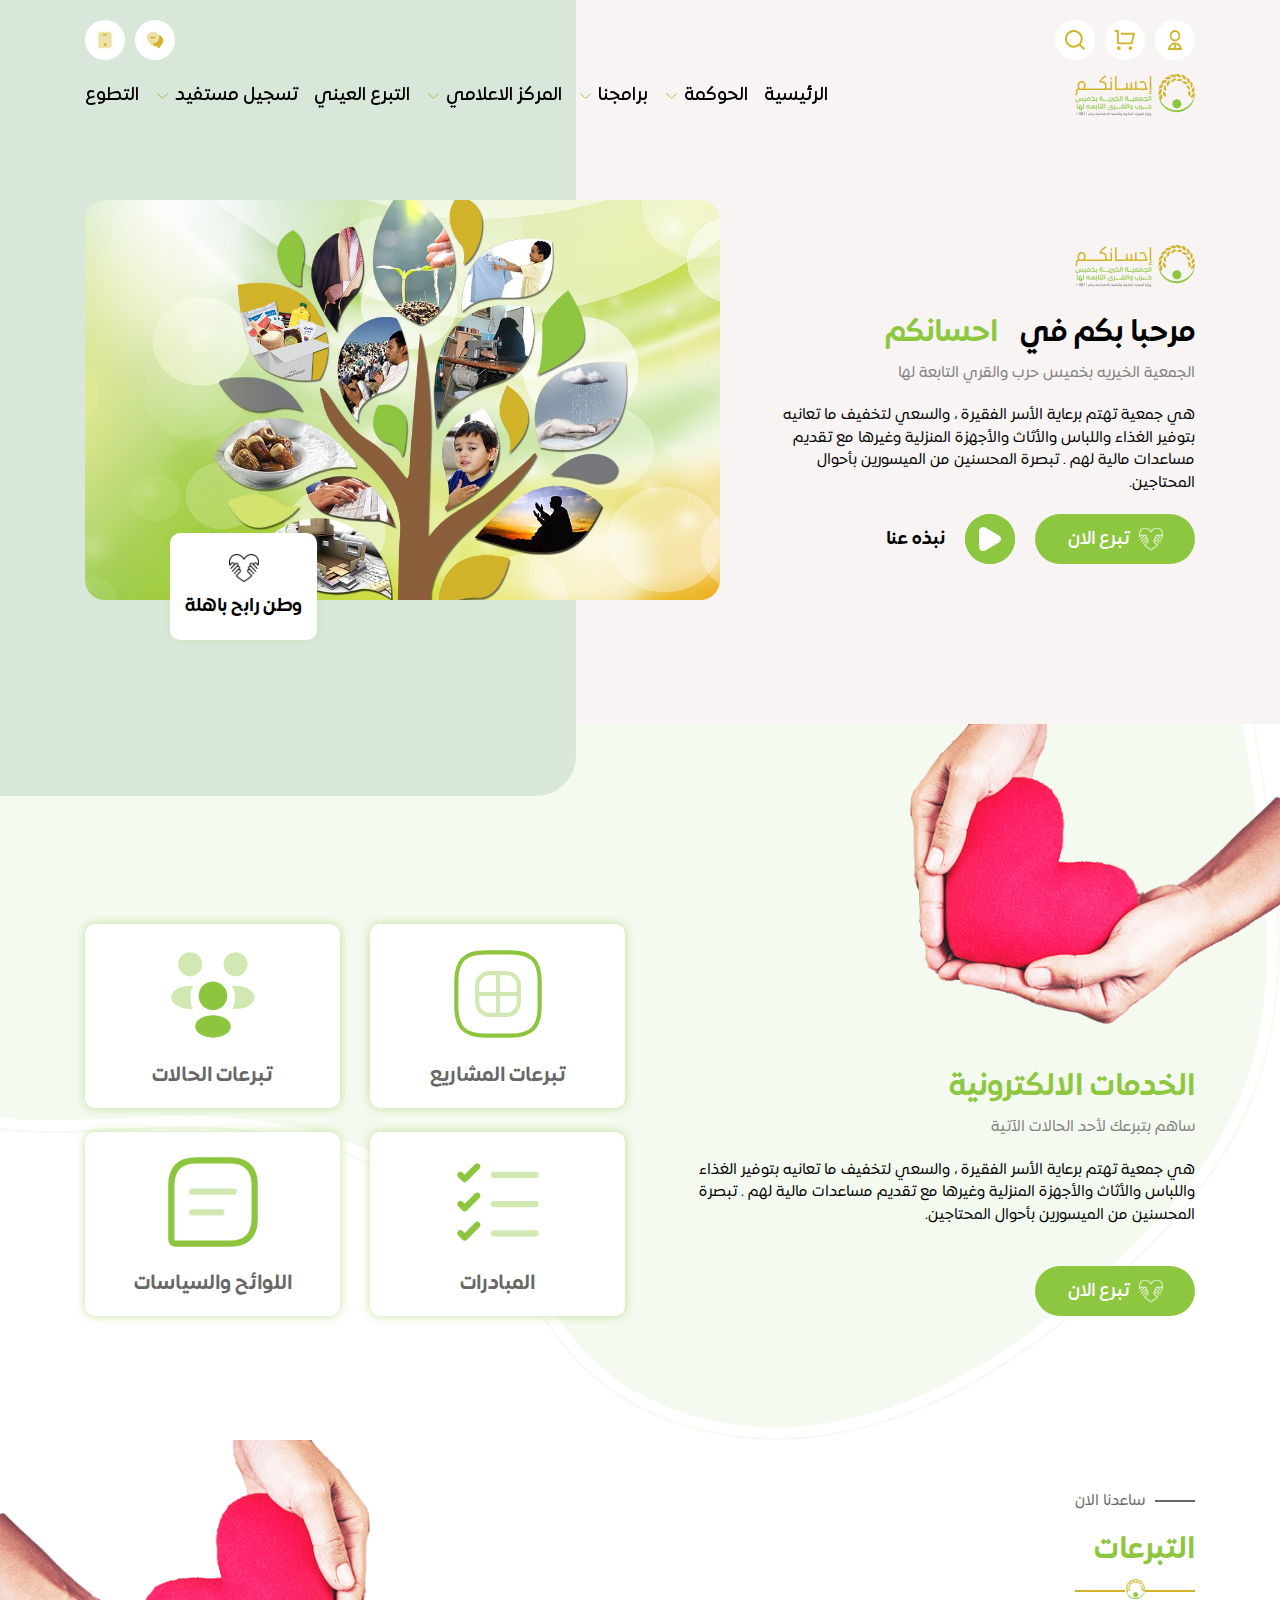
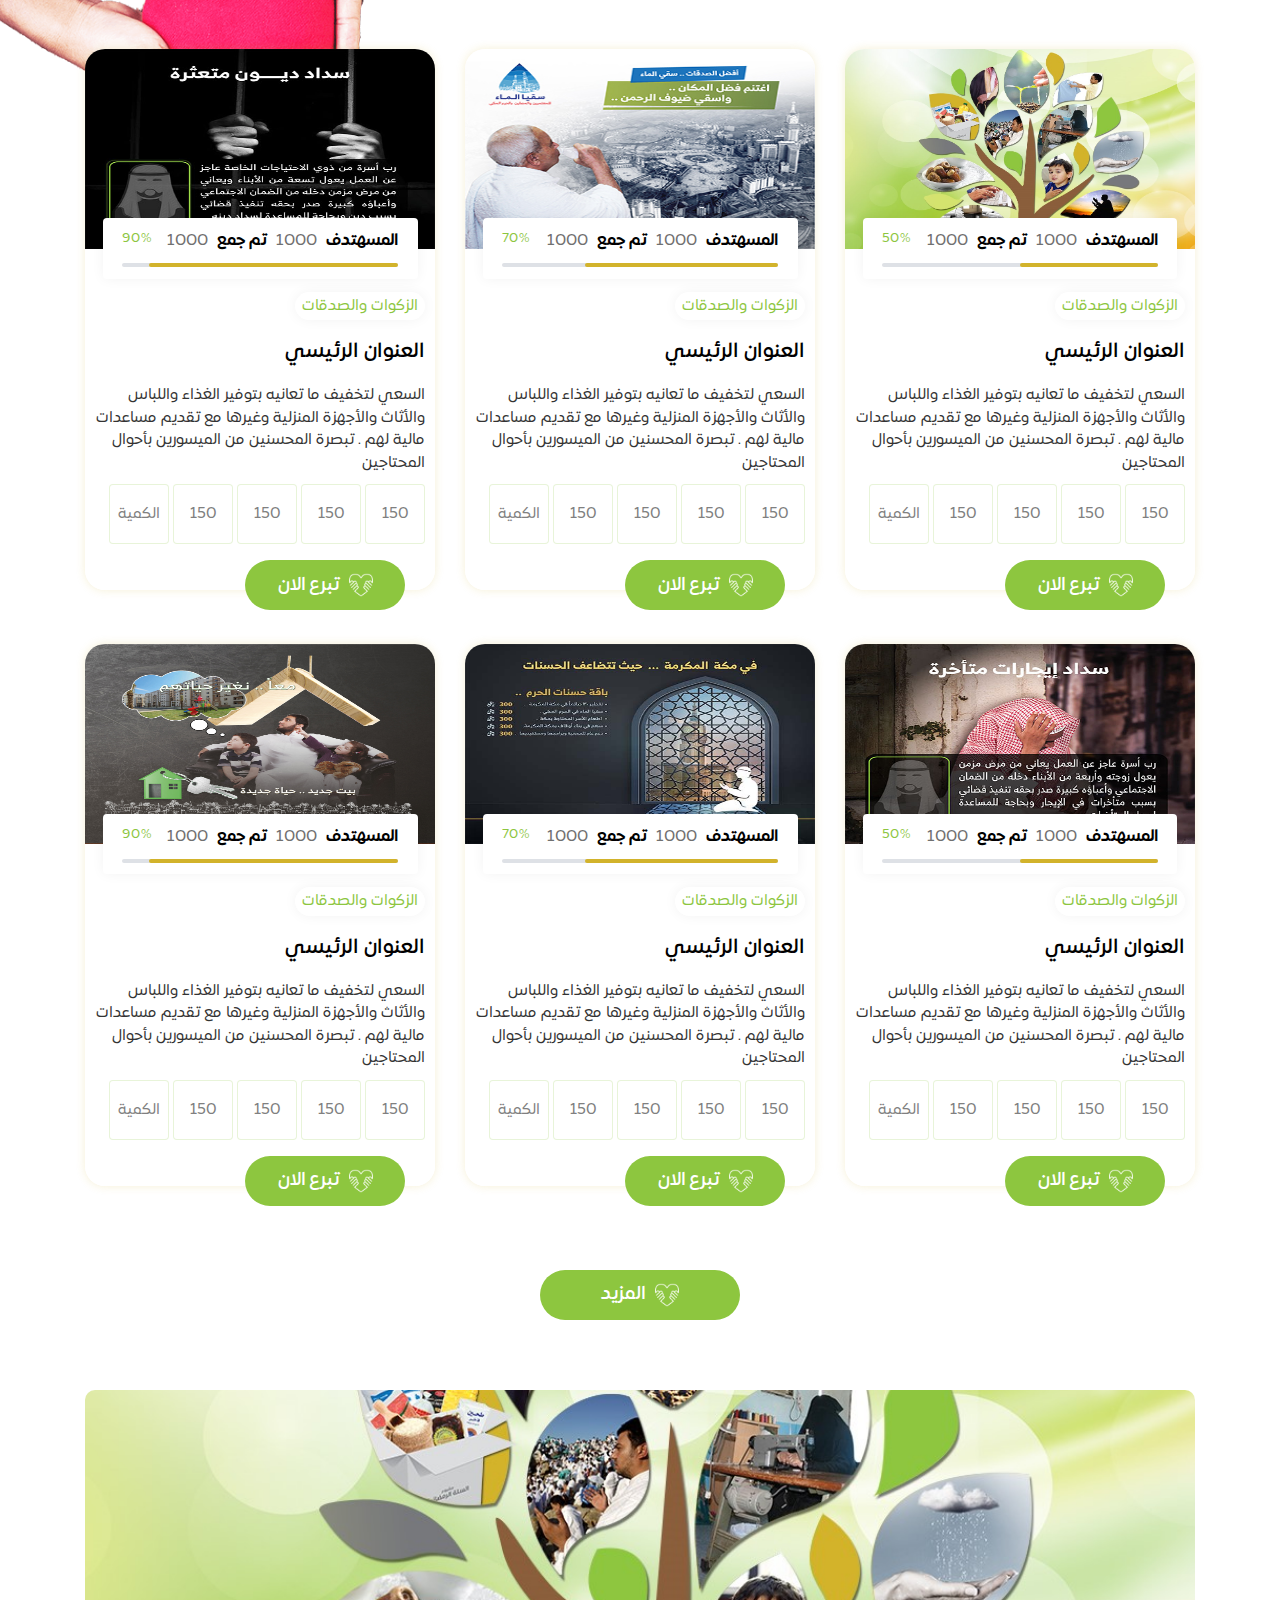
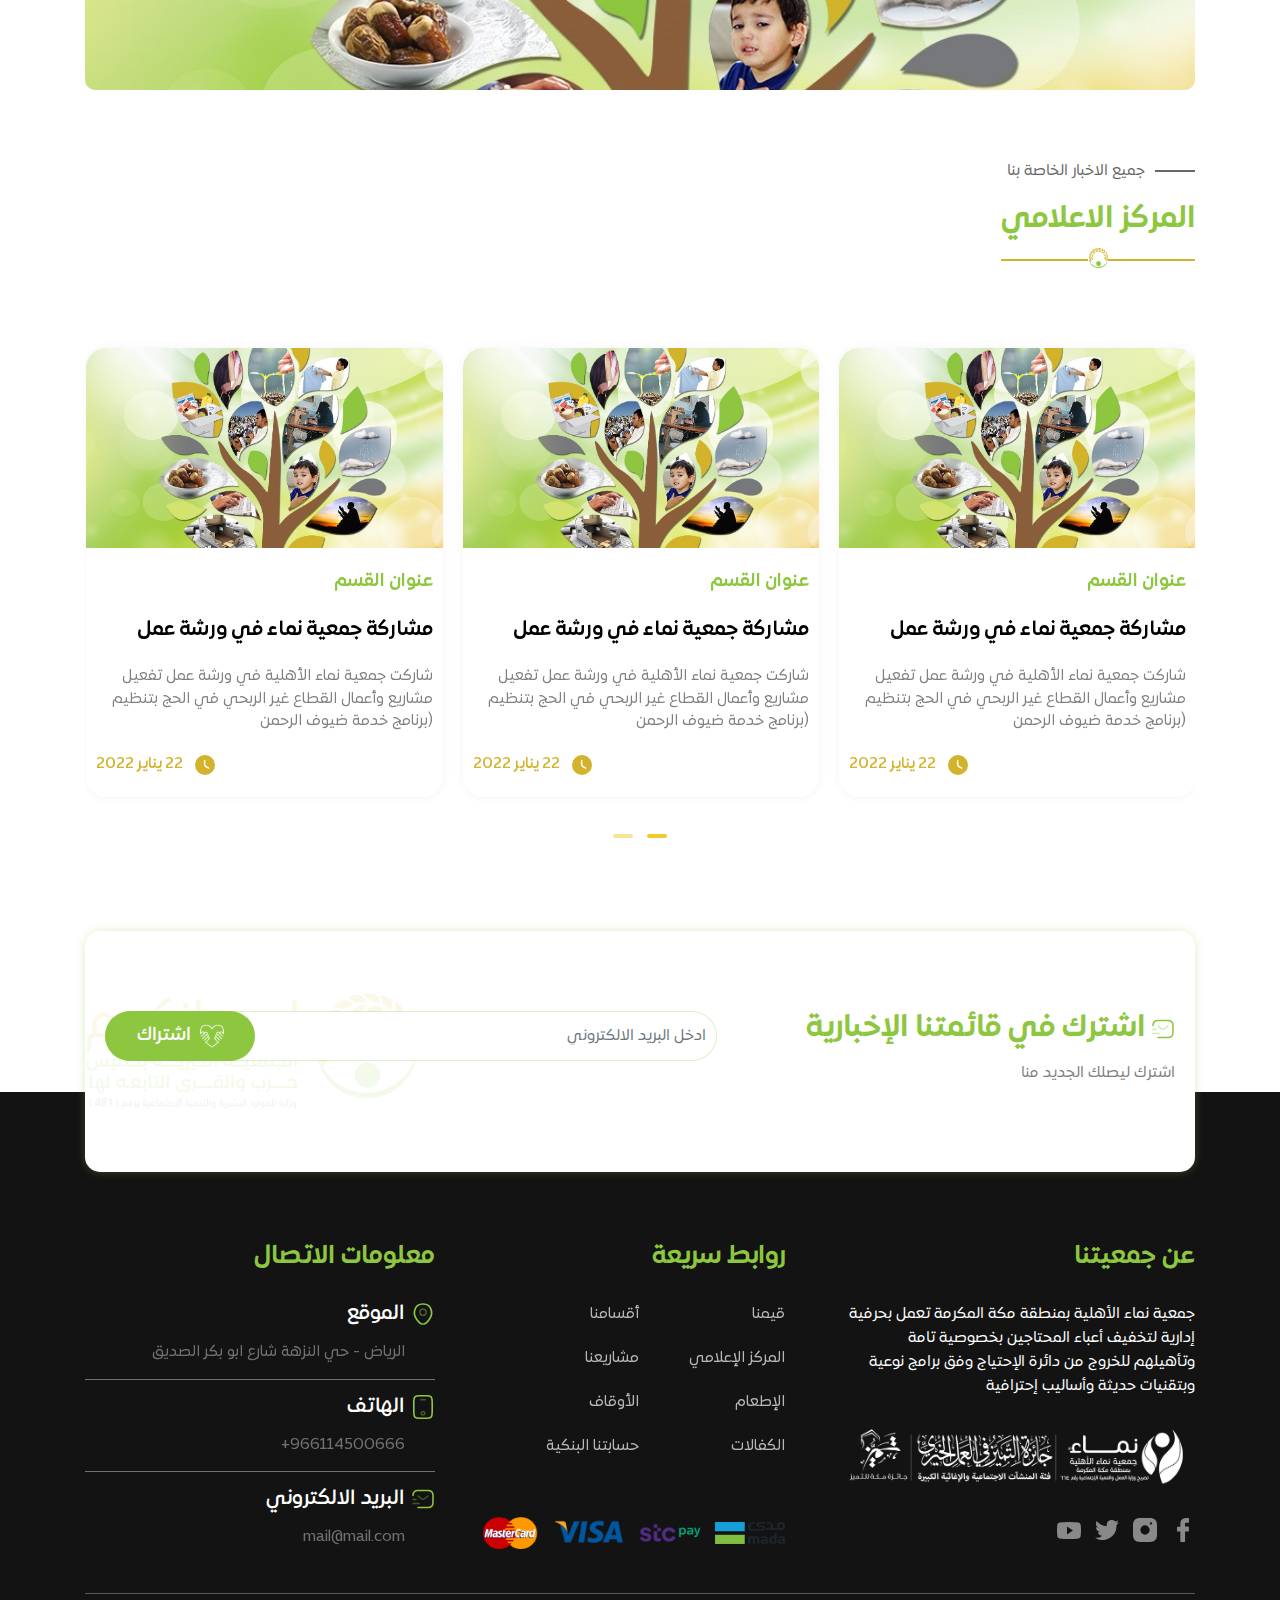
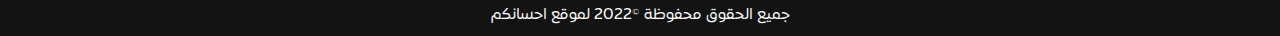
==== commit f70f6733: "Edit some shapes" ====
--- a/index.html
+++ b/index.html
@@ -387,7 +387,7 @@
             </p>
 
             <h1>
-              الزكوات والصدقات
+             التبرعات
             </h1>
           </div>
           
@@ -473,7 +473,7 @@
             <div class="col-lg-4 col-12 mb-4">
               <div class="project-box">
                 <div class="image-content">
-                  <img src="assets/images/intro.jpg" alt="" />
+                  <img src="assets/images/intro_2.jpg" alt="" />
 
                   <div class="raised-progress">
                     <div class="clearfix">
@@ -551,7 +551,7 @@
             <div class="col-lg-4 col-12 mb-4">
               <div class="project-box">
                 <div class="image-content">
-                  <img src="assets/images/intro.jpg" alt="" />
+                  <img src="assets/images/intro_3.jpg" alt="" />
 
                   <div class="raised-progress">
                     <div class="clearfix">
@@ -629,7 +629,7 @@
             <div class="col-lg-4 col-12 mb-4">
               <div class="project-box">
                 <div class="image-content">
-                  <img src="assets/images/intro.jpg" alt="" />
+                  <img src="assets/images/intro_4.jpg" alt="" />
 
                   <div class="raised-progress">
                     <div class="clearfix">
@@ -707,7 +707,7 @@
             <div class="col-lg-4 col-12 mb-4">
               <div class="project-box">
                 <div class="image-content">
-                  <img src="assets/images/intro.jpg" alt="" />
+                  <img src="assets/images/intro_5.jpg" alt="" />
 
                   <div class="raised-progress">
                     <div class="clearfix">
@@ -785,7 +785,7 @@
             <div class="col-lg-4 col-12 mb-4">
               <div class="project-box">
                 <div class="image-content">
-                  <img src="assets/images/intro.jpg" alt="" />
+                  <img src="assets/images/intro_6.jpg" alt="" />
 
                   <div class="raised-progress">
                     <div class="clearfix">
@@ -859,1464 +859,16 @@
                 </div>
               </div>
             </div>
-          </div>
-        </div>
-      </section>
-
-      <section class="projects secondary-section">
-        <div class="container">
-          <div class="heading">
-            <p>
-              ساعدنا الان
-            </p>
-
-            <h1>
-              الاطعام
-            </h1>
-          </div>
-
-          <div class="owl-carousel owl-theme owl-projects">
-            <div class="item">
-              <div class="project-box">
-                <div class="image-content">
-                  <img src="assets/images/intro.jpg" alt="" />
-
-                  <div class="raised-progress">
-                    <div class="clearfix">
-                      <span class="name">
-                        المسهتدف
-                      </span>
-
-                      <span class="price">
-                        1000
-                      </span>
-
-                      <span class="name">
-                        تم جمع
-                      </span>
-
-                      <span class="price">
-                        1000
-                      </span>
-                    </div>
-
-                    <div class="skillbar" data-percent="50%">
-                      <div class="skillbar-percent">50%</div>
-                      <div class="skillbar-bar" style="width: 50%;"></div>
-                    </div>
-                  </div>
-                </div>
-
-                <div class="contain">
-                  <p class="tag">
-                    الزكوات والصدقات
-                  </p>
-
-                  <h2>
-                    العنوان الرئيسي
-                  </h2>
-
-                  <p class="desc">
-                    السعي لتخفيف ما تعانيه بتوفير الغذاء واللباس والأثاث والأجهزة المنزلية وغيرها مع تقديم مساعدات مالية لهم .
-                    تبصرة المحسنين من الميسورين بأحوال المحتاجين
-                  </p>
-
-                  <form action="" class="project-form">
-                    <div class="form-group">
-                      <input type="text" placeholder="150" class="form-control" />
-                    </div>
-
-                    <div class="form-group">
-                      <input type="text" placeholder="150" class="form-control" />
-                    </div>
-
-                    <div class="form-group">
-                      <input type="text" placeholder="150" class="form-control" />
-                    </div>
-
-                    <div class="form-group">
-                      <input type="text" placeholder="150" class="form-control" />
-                    </div>
-
-                    <div class="form-group">
-                      <input type="text" placeholder="الكمية" class="form-control" />
-                    </div>
-                  </form>
-
-                  <a href="#" class="custom-btn">
-                    <img src="assets/images/donation.png" alt="" />
-
-                    <span>
-                      تبرع الان
-                    </span>
-                  </a>
-                </div>
-              </div>
-            </div>
-
-            <div class="item">
-              <div class="project-box">
-                <div class="image-content">
-                  <img src="assets/images/intro.jpg" alt="" />
-
-                  <div class="raised-progress">
-                    <div class="clearfix">
-                      <span class="name">
-                        المسهتدف
-                      </span>
-
-                      <span class="price">
-                        1000
-                      </span>
-
-                      <span class="name">
-                        تم جمع
-                      </span>
-
-                      <span class="price">
-                        1000
-                      </span>
-                    </div>
-
-                    <div class="skillbar" data-percent="90%">
-                      <div class="skillbar-percent">90%</div>
-                      <div class="skillbar-bar" style="width: 90%;"></div>
-                    </div>
-                  </div>
-                </div>
-
-                <div class="contain">
-                  <p class="tag">
-                    الزكوات والصدقات
-                  </p>
-
-                  <h2>
-                    العنوان الرئيسي
-                  </h2>
-
-                  <p class="desc">
-                    السعي لتخفيف ما تعانيه بتوفير الغذاء واللباس والأثاث والأجهزة المنزلية وغيرها مع تقديم مساعدات مالية لهم .
-                    تبصرة المحسنين من الميسورين بأحوال المحتاجين
-                  </p>
-
-                  <form action="" class="project-form">
-                    <div class="form-group">
-                      <input type="text" placeholder="150" class="form-control" />
-                    </div>
-
-                    <div class="form-group">
-                      <input type="text" placeholder="150" class="form-control" />
-                    </div>
-
-                    <div class="form-group">
-                      <input type="text" placeholder="150" class="form-control" />
-                    </div>
-
-                    <div class="form-group">
-                      <input type="text" placeholder="150" class="form-control" />
-                    </div>
-
-                    <div class="form-group">
-                      <input type="text" placeholder="الكمية" class="form-control" />
-                    </div>
-                  </form>
-
-                  <a href="#" class="custom-btn">
-                    <img src="assets/images/donation.png" alt="" />
-
-                    <span>
-                      تبرع الان
-                    </span>
-                  </a>
-                </div>
-              </div>
-            </div>
-
-            <div class="item">
-              <div class="project-box">
-                <div class="image-content">
-                  <img src="assets/images/intro.jpg" alt="" />
-
-                  <div class="raised-progress">
-                    <div class="clearfix">
-                      <span class="name">
-                        المسهتدف
-                      </span>
-
-                      <span class="price">
-                        1000
-                      </span>
-
-                      <span class="name">
-                        تم جمع
-                      </span>
-
-                      <span class="price">
-                        1000
-                      </span>
-                    </div>
-
-                    <div class="skillbar" data-percent="90%">
-                      <div class="skillbar-percent">90%</div>
-                      <div class="skillbar-bar" style="width: 90%;"></div>
-                    </div>
-                  </div>
-                </div>
-
-                <div class="contain">
-                  <p class="tag">
-                    الزكوات والصدقات
-                  </p>
-
-                  <h2>
-                    العنوان الرئيسي
-                  </h2>
-
-                  <p class="desc">
-                    السعي لتخفيف ما تعانيه بتوفير الغذاء واللباس والأثاث والأجهزة المنزلية وغيرها مع تقديم مساعدات مالية لهم .
-                    تبصرة المحسنين من الميسورين بأحوال المحتاجين
-                  </p>
-
-                  <form action="" class="project-form">
-                    <div class="form-group">
-                      <input type="text" placeholder="150" class="form-control" />
-                    </div>
-
-                    <div class="form-group">
-                      <input type="text" placeholder="150" class="form-control" />
-                    </div>
-
-                    <div class="form-group">
-                      <input type="text" placeholder="150" class="form-control" />
-                    </div>
-
-                    <div class="form-group">
-                      <input type="text" placeholder="150" class="form-control" />
-                    </div>
-
-                    <div class="form-group">
-                      <input type="text" placeholder="الكمية" class="form-control" />
-                    </div>
-                  </form>
-
-                  <a href="#" class="custom-btn">
-                    <img src="assets/images/donation.png" alt="" />
-
-                    <span>
-                      تبرع الان
-                    </span>
-                  </a>
-                </div>
-              </div>
-            </div>
-
-            <div class="item">
-              <div class="project-box">
-                <div class="image-content">
-                  <img src="assets/images/intro.jpg" alt="" />
-
-                  <div class="raised-progress">
-                    <div class="clearfix">
-                      <span class="name">
-                        المسهتدف
-                      </span>
-
-                      <span class="price">
-                        1000
-                      </span>
-
-                      <span class="name">
-                        تم جمع
-                      </span>
-
-                      <span class="price">
-                        1000
-                      </span>
-                    </div>
-
-                    <div class="skillbar" data-percent="50%">
-                      <div class="skillbar-percent">50%</div>
-                      <div class="skillbar-bar" style="width: 50%;"></div>
-                    </div>
-                  </div>
-                </div>
-
-                <div class="contain">
-                  <p class="tag">
-                    الزكوات والصدقات
-                  </p>
-
-                  <h2>
-                    العنوان الرئيسي
-                  </h2>
-
-                  <p class="desc">
-                    السعي لتخفيف ما تعانيه بتوفير الغذاء واللباس والأثاث والأجهزة المنزلية وغيرها مع تقديم مساعدات مالية لهم .
-                    تبصرة المحسنين من الميسورين بأحوال المحتاجين
-                  </p>
-
-                  <form action="" class="project-form">
-                    <div class="form-group">
-                      <input type="text" placeholder="150" class="form-control" />
-                    </div>
-
-                    <div class="form-group">
-                      <input type="text" placeholder="150" class="form-control" />
-                    </div>
-
-                    <div class="form-group">
-                      <input type="text" placeholder="150" class="form-control" />
-                    </div>
-
-                    <div class="form-group">
-                      <input type="text" placeholder="150" class="form-control" />
-                    </div>
-
-                    <div class="form-group">
-                      <input type="text" placeholder="الكمية" class="form-control" />
-                    </div>
-                  </form>
-
-                  <a href="#" class="custom-btn">
-                    <img src="assets/images/donation.png" alt="" />
-
-                    <span>
-                      تبرع الان
-                    </span>
-                  </a>
-                </div>
-              </div>
-            </div>
-
-            <div class="item">
-              <div class="project-box">
-                <div class="image-content">
-                  <img src="assets/images/intro.jpg" alt="" />
-
-                  <div class="raised-progress">
-                    <div class="clearfix">
-                      <span class="name">
-                        المسهتدف
-                      </span>
-
-                      <span class="price">
-                        1000
-                      </span>
-
-                      <span class="name">
-                        تم جمع
-                      </span>
-
-                      <span class="price">
-                        1000
-                      </span>
-                    </div>
-
-                    <div class="skillbar" data-percent="90%">
-                      <div class="skillbar-percent">90%</div>
-                      <div class="skillbar-bar" style="width: 90%;"></div>
-                    </div>
-                  </div>
-                </div>
-
-                <div class="contain">
-                  <p class="tag">
-                    الزكوات والصدقات
-                  </p>
-
-                  <h2>
-                    العنوان الرئيسي
-                  </h2>
-
-                  <p class="desc">
-                    السعي لتخفيف ما تعانيه بتوفير الغذاء واللباس والأثاث والأجهزة المنزلية وغيرها مع تقديم مساعدات مالية لهم .
-                    تبصرة المحسنين من الميسورين بأحوال المحتاجين
-                  </p>
-
-                  <form action="" class="project-form">
-                    <div class="form-group">
-                      <input type="text" placeholder="150" class="form-control" />
-                    </div>
-
-                    <div class="form-group">
-                      <input type="text" placeholder="150" class="form-control" />
-                    </div>
-
-                    <div class="form-group">
-                      <input type="text" placeholder="150" class="form-control" />
-                    </div>
-
-                    <div class="form-group">
-                      <input type="text" placeholder="150" class="form-control" />
-                    </div>
-
-                    <div class="form-group">
-                      <input type="text" placeholder="الكمية" class="form-control" />
-                    </div>
-                  </form>
-
-                  <a href="#" class="custom-btn">
-                    <img src="assets/images/donation.png" alt="" />
-
-                    <span>
-                      تبرع الان
-                    </span>
-                  </a>
-                </div>
-              </div>
-            </div>
-
-            <div class="item">
-              <div class="project-box">
-                <div class="image-content">
-                  <img src="assets/images/intro.jpg" alt="" />
-
-                  <div class="raised-progress">
-                    <div class="clearfix">
-                      <span class="name">
-                        المسهتدف
-                      </span>
-
-                      <span class="price">
-                        1000
-                      </span>
-
-                      <span class="name">
-                        تم جمع
-                      </span>
-
-                      <span class="price">
-                        1000
-                      </span>
-                    </div>
-
-                    <div class="skillbar" data-percent="90%">
-                      <div class="skillbar-percent">90%</div>
-                      <div class="skillbar-bar" style="width: 90%;"></div>
-                    </div>
-                  </div>
-                </div>
-
-                <div class="contain">
-                  <p class="tag">
-                    الزكوات والصدقات
-                  </p>
-
-                  <h2>
-                    العنوان الرئيسي
-                  </h2>
-
-                  <p class="desc">
-                    السعي لتخفيف ما تعانيه بتوفير الغذاء واللباس والأثاث والأجهزة المنزلية وغيرها مع تقديم مساعدات مالية لهم .
-                    تبصرة المحسنين من الميسورين بأحوال المحتاجين
-                  </p>
-
-                  <form action="" class="project-form">
-                    <div class="form-group">
-                      <input type="text" placeholder="150" class="form-control" />
-                    </div>
-
-                    <div class="form-group">
-                      <input type="text" placeholder="150" class="form-control" />
-                    </div>
-
-                    <div class="form-group">
-                      <input type="text" placeholder="150" class="form-control" />
-                    </div>
-
-                    <div class="form-group">
-                      <input type="text" placeholder="150" class="form-control" />
-                    </div>
-
-                    <div class="form-group">
-                      <input type="text" placeholder="الكمية" class="form-control" />
-                    </div>
-                  </form>
-
-                  <a href="#" class="custom-btn">
-                    <img src="assets/images/donation.png" alt="" />
-
-                    <span>
-                      تبرع الان
-                    </span>
-                  </a>
-                </div>
-              </div>
-            </div>
-          </div>
-        </div>
-      </section>
-
-      <section class="banner">
-        <div class="container">
-          <a href="">
-            <img src="assets/images/intro.jpg" alt="">
-          </a>
-        </div>
-      </section>
-
-      <section class="projects pattern-shape-right">
-        <div class="container">
-          <div class="heading">
-            <p>
-              ساعدنا الان
-            </p>
-
-            <h1>
-              الباقات الخيرية
-            </h1>
-          </div>
-          
-          <div class="row">
-            <div class="col-lg-4 col-12 mb-4">
-              <div class="project-box">
-                <div class="image-content">
-                  <img src="assets/images/intro.jpg" alt="" />
-
-                  <div class="raised-progress">
-                    <div class="clearfix">
-                      <span class="name">
-                        المسهتدف
-                      </span>
-
-                      <span class="price">
-                        1000
-                      </span>
-
-                      <span class="name">
-                        تم جمع
-                      </span>
-
-                      <span class="price">
-                        1000
-                      </span>
-                    </div>
-
-                    <div class="skillbar" data-percent="50%">
-                      <div class="skillbar-percent">50%</div>
-                      <div class="skillbar-bar" style="width: 50%;"></div>
-                    </div>
-                  </div>
-                </div>
-
-                <div class="contain">
-                  <p class="tag">
-                    الزكوات والصدقات
-                  </p>
-
-                  <h2>
-                    العنوان الرئيسي
-                  </h2>
-
-                  <p class="desc">
-                    السعي لتخفيف ما تعانيه بتوفير الغذاء واللباس والأثاث والأجهزة المنزلية وغيرها مع تقديم مساعدات مالية لهم .
-                    تبصرة المحسنين من الميسورين بأحوال المحتاجين
-                  </p>
-
-                  <form action="" class="project-form">
-                    <div class="form-group">
-                      <input type="text" placeholder="150" class="form-control" />
-                    </div>
-
-                    <div class="form-group">
-                      <input type="text" placeholder="150" class="form-control" />
-                    </div>
-
-                    <div class="form-group">
-                      <input type="text" placeholder="150" class="form-control" />
-                    </div>
-
-                    <div class="form-group">
-                      <input type="text" placeholder="150" class="form-control" />
-                    </div>
-
-                    <div class="form-group">
-                      <input type="text" placeholder="الكمية" class="form-control" />
-                    </div>
-                  </form>
-
-                  <a href="#" class="custom-btn">
-                    <img src="assets/images/donation.png" alt="" />
-
-                    <span>
-                      تبرع الان
-                    </span>
-                  </a>
-                </div>
-              </div>
-            </div>
-
-            <div class="col-lg-4 col-12 mb-4">
-              <div class="project-box">
-                <div class="image-content">
-                  <img src="assets/images/intro.jpg" alt="" />
-
-                  <div class="raised-progress">
-                    <div class="clearfix">
-                      <span class="name">
-                        المسهتدف
-                      </span>
-
-                      <span class="price">
-                        1000
-                      </span>
-
-                      <span class="name">
-                        تم جمع
-                      </span>
-
-                      <span class="price">
-                        1000
-                      </span>
-                    </div>
-
-                    <div class="skillbar" data-percent="70%">
-                      <div class="skillbar-percent">70%</div>
-                      <div class="skillbar-bar" style="width: 70%;"></div>
-                    </div>
-                  </div>
-                </div>
-
-                <div class="contain">
-                  <p class="tag">
-                    الزكوات والصدقات
-                  </p>
-
-                  <h2>
-                    العنوان الرئيسي
-                  </h2>
-
-                  <p class="desc">
-                    السعي لتخفيف ما تعانيه بتوفير الغذاء واللباس والأثاث والأجهزة المنزلية وغيرها مع تقديم مساعدات مالية لهم .
-                    تبصرة المحسنين من الميسورين بأحوال المحتاجين
-                  </p>
-
-                  <form action="" class="project-form">
-                    <div class="form-group">
-                      <input type="text" placeholder="150" class="form-control" />
-                    </div>
-
-                    <div class="form-group">
-                      <input type="text" placeholder="150" class="form-control" />
-                    </div>
-
-                    <div class="form-group">
-                      <input type="text" placeholder="150" class="form-control" />
-                    </div>
-
-                    <div class="form-group">
-                      <input type="text" placeholder="150" class="form-control" />
-                    </div>
-
-                    <div class="form-group">
-                      <input type="text" placeholder="الكمية" class="form-control" />
-                    </div>
-                  </form>
-
-                  <a href="#" class="custom-btn">
-                    <img src="assets/images/donation.png" alt="" />
-
-                    <span>
-                      تبرع الان
-                    </span>
-                  </a>
-                </div>
-              </div>
-            </div>
-
-            <div class="col-lg-4 col-12 mb-4">
-              <div class="project-box">
-                <div class="image-content">
-                  <img src="assets/images/intro.jpg" alt="" />
-
-                  <div class="raised-progress">
-                    <div class="clearfix">
-                      <span class="name">
-                        المسهتدف
-                      </span>
-
-                      <span class="price">
-                        1000
-                      </span>
-
-                      <span class="name">
-                        تم جمع
-                      </span>
-
-                      <span class="price">
-                        1000
-                      </span>
-                    </div>
-
-                    <div class="skillbar" data-percent="90%">
-                      <div class="skillbar-percent">90%</div>
-                      <div class="skillbar-bar" style="width: 90%;"></div>
-                    </div>
-                  </div>
-                </div>
-
-                <div class="contain">
-                  <p class="tag">
-                    الزكوات والصدقات
-                  </p>
-
-                  <h2>
-                    العنوان الرئيسي
-                  </h2>
-
-                  <p class="desc">
-                    السعي لتخفيف ما تعانيه بتوفير الغذاء واللباس والأثاث والأجهزة المنزلية وغيرها مع تقديم مساعدات مالية لهم .
-                    تبصرة المحسنين من الميسورين بأحوال المحتاجين
-                  </p>
-
-                  <form action="" class="project-form">
-                    <div class="form-group">
-                      <input type="text" placeholder="150" class="form-control" />
-                    </div>
-
-                    <div class="form-group">
-                      <input type="text" placeholder="150" class="form-control" />
-                    </div>
-
-                    <div class="form-group">
-                      <input type="text" placeholder="150" class="form-control" />
-                    </div>
-
-                    <div class="form-group">
-                      <input type="text" placeholder="150" class="form-control" />
-                    </div>
-
-                    <div class="form-group">
-                      <input type="text" placeholder="الكمية" class="form-control" />
-                    </div>
-                  </form>
-
-                  <a href="#" class="custom-btn">
-                    <img src="assets/images/donation.png" alt="" />
-
-                    <span>
-                      تبرع الان
-                    </span>
-                  </a>
-                </div>
-              </div>
-            </div>
-
-            <div class="col-lg-4 col-12 mb-4">
-              <div class="project-box">
-                <div class="image-content">
-                  <img src="assets/images/intro.jpg" alt="" />
-
-                  <div class="raised-progress">
-                    <div class="clearfix">
-                      <span class="name">
-                        المسهتدف
-                      </span>
-
-                      <span class="price">
-                        1000
-                      </span>
-
-                      <span class="name">
-                        تم جمع
-                      </span>
-
-                      <span class="price">
-                        1000
-                      </span>
-                    </div>
-
-                    <div class="skillbar" data-percent="50%">
-                      <div class="skillbar-percent">50%</div>
-                      <div class="skillbar-bar" style="width: 50%;"></div>
-                    </div>
-                  </div>
-                </div>
-
-                <div class="contain">
-                  <p class="tag">
-                    الزكوات والصدقات
-                  </p>
-
-                  <h2>
-                    العنوان الرئيسي
-                  </h2>
-
-                  <p class="desc">
-                    السعي لتخفيف ما تعانيه بتوفير الغذاء واللباس والأثاث والأجهزة المنزلية وغيرها مع تقديم مساعدات مالية لهم .
-                    تبصرة المحسنين من الميسورين بأحوال المحتاجين
-                  </p>
-
-                  <form action="" class="project-form">
-                    <div class="form-group">
-                      <input type="text" placeholder="150" class="form-control" />
-                    </div>
-
-                    <div class="form-group">
-                      <input type="text" placeholder="150" class="form-control" />
-                    </div>
-
-                    <div class="form-group">
-                      <input type="text" placeholder="150" class="form-control" />
-                    </div>
-
-                    <div class="form-group">
-                      <input type="text" placeholder="150" class="form-control" />
-                    </div>
-
-                    <div class="form-group">
-                      <input type="text" placeholder="الكمية" class="form-control" />
-                    </div>
-                  </form>
-
-                  <a href="#" class="custom-btn">
-                    <img src="assets/images/donation.png" alt="" />
-
-                    <span>
-                      تبرع الان
-                    </span>
-                  </a>
-                </div>
-              </div>
-            </div>
-
-            <div class="col-lg-4 col-12 mb-4">
-              <div class="project-box">
-                <div class="image-content">
-                  <img src="assets/images/intro.jpg" alt="" />
-
-                  <div class="raised-progress">
-                    <div class="clearfix">
-                      <span class="name">
-                        المسهتدف
-                      </span>
-
-                      <span class="price">
-                        1000
-                      </span>
-
-                      <span class="name">
-                        تم جمع
-                      </span>
-
-                      <span class="price">
-                        1000
-                      </span>
-                    </div>
-
-                    <div class="skillbar" data-percent="70%">
-                      <div class="skillbar-percent">70%</div>
-                      <div class="skillbar-bar" style="width: 70%;"></div>
-                    </div>
-                  </div>
-                </div>
-
-                <div class="contain">
-                  <p class="tag">
-                    الزكوات والصدقات
-                  </p>
-
-                  <h2>
-                    العنوان الرئيسي
-                  </h2>
-
-                  <p class="desc">
-                    السعي لتخفيف ما تعانيه بتوفير الغذاء واللباس والأثاث والأجهزة المنزلية وغيرها مع تقديم مساعدات مالية لهم .
-                    تبصرة المحسنين من الميسورين بأحوال المحتاجين
-                  </p>
-
-                  <form action="" class="project-form">
-                    <div class="form-group">
-                      <input type="text" placeholder="150" class="form-control" />
-                    </div>
-
-                    <div class="form-group">
-                      <input type="text" placeholder="150" class="form-control" />
-                    </div>
-
-                    <div class="form-group">
-                      <input type="text" placeholder="150" class="form-control" />
-                    </div>
-
-                    <div class="form-group">
-                      <input type="text" placeholder="150" class="form-control" />
-                    </div>
-
-                    <div class="form-group">
-                      <input type="text" placeholder="الكمية" class="form-control" />
-                    </div>
-                  </form>
-
-                  <a href="#" class="custom-btn">
-                    <img src="assets/images/donation.png" alt="" />
-
-                    <span>
-                      تبرع الان
-                    </span>
-                  </a>
-                </div>
-              </div>
-            </div>
-
-            <div class="col-lg-4 col-12 mb-4">
-              <div class="project-box">
-                <div class="image-content">
-                  <img src="assets/images/intro.jpg" alt="" />
-
-                  <div class="raised-progress">
-                    <div class="clearfix">
-                      <span class="name">
-                        المسهتدف
-                      </span>
-
-                      <span class="price">
-                        1000
-                      </span>
-
-                      <span class="name">
-                        تم جمع
-                      </span>
-
-                      <span class="price">
-                        1000
-                      </span>
-                    </div>
-
-                    <div class="skillbar" data-percent="90%">
-                      <div class="skillbar-percent">90%</div>
-                      <div class="skillbar-bar" style="width: 90%;"></div>
-                    </div>
-                  </div>
-                </div>
-
-                <div class="contain">
-                  <p class="tag">
-                    الزكوات والصدقات
-                  </p>
-
-                  <h2>
-                    العنوان الرئيسي
-                  </h2>
-
-                  <p class="desc">
-                    السعي لتخفيف ما تعانيه بتوفير الغذاء واللباس والأثاث والأجهزة المنزلية وغيرها مع تقديم مساعدات مالية لهم .
-                    تبصرة المحسنين من الميسورين بأحوال المحتاجين
-                  </p>
-
-                  <form action="" class="project-form">
-                    <div class="form-group">
-                      <input type="text" placeholder="150" class="form-control" />
-                    </div>
-
-                    <div class="form-group">
-                      <input type="text" placeholder="150" class="form-control" />
-                    </div>
-
-                    <div class="form-group">
-                      <input type="text" placeholder="150" class="form-control" />
-                    </div>
-
-                    <div class="form-group">
-                      <input type="text" placeholder="150" class="form-control" />
-                    </div>
-
-                    <div class="form-group">
-                      <input type="text" placeholder="الكمية" class="form-control" />
-                    </div>
-                  </form>
-
-                  <a href="#" class="custom-btn">
-                    <img src="assets/images/donation.png" alt="" />
-
-                    <span>
-                      تبرع الان
-                    </span>
-                  </a>
-                </div>
-              </div>
-            </div>
-          </div>
-        </div>
-      </section>
-
-      <section class="projects pattern-shape-left">
-        <div class="container">
-          <div class="heading">
-            <p>
-              ساعدنا الان
-            </p>
-
-            <h1>
-              الاوقاف 
-            </h1>
-          </div>
-
-          <div class="owl-carousel owl-theme owl-projects">
-            <div class="item">
-              <div class="project-box">
-                <div class="image-content">
-                  <img src="assets/images/intro.jpg" alt="" />
-
-                  <div class="raised-progress">
-                    <div class="clearfix">
-                      <span class="name">
-                        المسهتدف
-                      </span>
-
-                      <span class="price">
-                        1000
-                      </span>
-
-                      <span class="name">
-                        تم جمع
-                      </span>
-
-                      <span class="price">
-                        1000
-                      </span>
-                    </div>
-
-                    <div class="skillbar" data-percent="50%">
-                      <div class="skillbar-percent">50%</div>
-                      <div class="skillbar-bar" style="width: 50%;"></div>
-                    </div>
-                  </div>
-                </div>
-
-                <div class="contain">
-                  <p class="tag">
-                    الزكوات والصدقات
-                  </p>
-
-                  <h2>
-                    العنوان الرئيسي
-                  </h2>
-
-                  <p class="desc">
-                    السعي لتخفيف ما تعانيه بتوفير الغذاء واللباس والأثاث والأجهزة المنزلية وغيرها مع تقديم مساعدات مالية لهم .
-                    تبصرة المحسنين من الميسورين بأحوال المحتاجين
-                  </p>
-
-                  <form action="" class="project-form">
-                    <div class="form-group">
-                      <input type="text" placeholder="150" class="form-control" />
-                    </div>
-
-                    <div class="form-group">
-                      <input type="text" placeholder="150" class="form-control" />
-                    </div>
-
-                    <div class="form-group">
-                      <input type="text" placeholder="150" class="form-control" />
-                    </div>
-
-                    <div class="form-group">
-                      <input type="text" placeholder="150" class="form-control" />
-                    </div>
-
-                    <div class="form-group">
-                      <input type="text" placeholder="الكمية" class="form-control" />
-                    </div>
-                  </form>
-
-                  <a href="#" class="custom-btn">
-                    <img src="assets/images/donation.png" alt="" />
-
-                    <span>
-                      تبرع الان
-                    </span>
-                  </a>
-                </div>
-              </div>
-            </div>
-
-            <div class="item">
-              <div class="project-box">
-                <div class="image-content">
-                  <img src="assets/images/intro.jpg" alt="" />
-
-                  <div class="raised-progress">
-                    <div class="clearfix">
-                      <span class="name">
-                        المسهتدف
-                      </span>
-
-                      <span class="price">
-                        1000
-                      </span>
-
-                      <span class="name">
-                        تم جمع
-                      </span>
-
-                      <span class="price">
-                        1000
-                      </span>
-                    </div>
-
-                    <div class="skillbar" data-percent="90%">
-                      <div class="skillbar-percent">90%</div>
-                      <div class="skillbar-bar" style="width: 90%;"></div>
-                    </div>
-                  </div>
-                </div>
-
-                <div class="contain">
-                  <p class="tag">
-                    الزكوات والصدقات
-                  </p>
-
-                  <h2>
-                    العنوان الرئيسي
-                  </h2>
-
-                  <p class="desc">
-                    السعي لتخفيف ما تعانيه بتوفير الغذاء واللباس والأثاث والأجهزة المنزلية وغيرها مع تقديم مساعدات مالية لهم .
-                    تبصرة المحسنين من الميسورين بأحوال المحتاجين
-                  </p>
-
-                  <form action="" class="project-form">
-                    <div class="form-group">
-                      <input type="text" placeholder="150" class="form-control" />
-                    </div>
-
-                    <div class="form-group">
-                      <input type="text" placeholder="150" class="form-control" />
-                    </div>
-
-                    <div class="form-group">
-                      <input type="text" placeholder="150" class="form-control" />
-                    </div>
-
-                    <div class="form-group">
-                      <input type="text" placeholder="150" class="form-control" />
-                    </div>
-
-                    <div class="form-group">
-                      <input type="text" placeholder="الكمية" class="form-control" />
-                    </div>
-                  </form>
-
-                  <a href="#" class="custom-btn">
-                    <img src="assets/images/donation.png" alt="" />
-
-                    <span>
-                      تبرع الان
-                    </span>
-                  </a>
-                </div>
-              </div>
-            </div>
-
-            <div class="item">
-              <div class="project-box">
-                <div class="image-content">
-                  <img src="assets/images/intro.jpg" alt="" />
-
-                  <div class="raised-progress">
-                    <div class="clearfix">
-                      <span class="name">
-                        المسهتدف
-                      </span>
-
-                      <span class="price">
-                        1000
-                      </span>
-
-                      <span class="name">
-                        تم جمع
-                      </span>
-
-                      <span class="price">
-                        1000
-                      </span>
-                    </div>
-
-                    <div class="skillbar" data-percent="90%">
-                      <div class="skillbar-percent">90%</div>
-                      <div class="skillbar-bar" style="width: 90%;"></div>
-                    </div>
-                  </div>
-                </div>
-
-                <div class="contain">
-                  <p class="tag">
-                    الزكوات والصدقات
-                  </p>
-
-                  <h2>
-                    العنوان الرئيسي
-                  </h2>
-
-                  <p class="desc">
-                    السعي لتخفيف ما تعانيه بتوفير الغذاء واللباس والأثاث والأجهزة المنزلية وغيرها مع تقديم مساعدات مالية لهم .
-                    تبصرة المحسنين من الميسورين بأحوال المحتاجين
-                  </p>
-
-                  <form action="" class="project-form">
-                    <div class="form-group">
-                      <input type="text" placeholder="150" class="form-control" />
-                    </div>
-
-                    <div class="form-group">
-                      <input type="text" placeholder="150" class="form-control" />
-                    </div>
-
-                    <div class="form-group">
-                      <input type="text" placeholder="150" class="form-control" />
-                    </div>
-
-                    <div class="form-group">
-                      <input type="text" placeholder="150" class="form-control" />
-                    </div>
-
-                    <div class="form-group">
-                      <input type="text" placeholder="الكمية" class="form-control" />
-                    </div>
-                  </form>
-
-                  <a href="#" class="custom-btn">
-                    <img src="assets/images/donation.png" alt="" />
-
-                    <span>
-                      تبرع الان
-                    </span>
-                  </a>
-                </div>
-              </div>
-            </div>
-
-            <div class="item">
-              <div class="project-box">
-                <div class="image-content">
-                  <img src="assets/images/intro.jpg" alt="" />
-
-                  <div class="raised-progress">
-                    <div class="clearfix">
-                      <span class="name">
-                        المسهتدف
-                      </span>
-
-                      <span class="price">
-                        1000
-                      </span>
-
-                      <span class="name">
-                        تم جمع
-                      </span>
-
-                      <span class="price">
-                        1000
-                      </span>
-                    </div>
-
-                    <div class="skillbar" data-percent="50%">
-                      <div class="skillbar-percent">50%</div>
-                      <div class="skillbar-bar" style="width: 50%;"></div>
-                    </div>
-                  </div>
-                </div>
-
-                <div class="contain">
-                  <p class="tag">
-                    الزكوات والصدقات
-                  </p>
-
-                  <h2>
-                    العنوان الرئيسي
-                  </h2>
-
-                  <p class="desc">
-                    السعي لتخفيف ما تعانيه بتوفير الغذاء واللباس والأثاث والأجهزة المنزلية وغيرها مع تقديم مساعدات مالية لهم .
-                    تبصرة المحسنين من الميسورين بأحوال المحتاجين
-                  </p>
-
-                  <form action="" class="project-form">
-                    <div class="form-group">
-                      <input type="text" placeholder="150" class="form-control" />
-                    </div>
-
-                    <div class="form-group">
-                      <input type="text" placeholder="150" class="form-control" />
-                    </div>
-
-                    <div class="form-group">
-                      <input type="text" placeholder="150" class="form-control" />
-                    </div>
-
-                    <div class="form-group">
-                      <input type="text" placeholder="150" class="form-control" />
-                    </div>
-
-                    <div class="form-group">
-                      <input type="text" placeholder="الكمية" class="form-control" />
-                    </div>
-                  </form>
-
-                  <a href="#" class="custom-btn">
-                    <img src="assets/images/donation.png" alt="" />
-
-                    <span>
-                      تبرع الان
-                    </span>
-                  </a>
-                </div>
-              </div>
-            </div>
-
-            <div class="item">
-              <div class="project-box">
-                <div class="image-content">
-                  <img src="assets/images/intro.jpg" alt="" />
-
-                  <div class="raised-progress">
-                    <div class="clearfix">
-                      <span class="name">
-                        المسهتدف
-                      </span>
-
-                      <span class="price">
-                        1000
-                      </span>
-
-                      <span class="name">
-                        تم جمع
-                      </span>
-
-                      <span class="price">
-                        1000
-                      </span>
-                    </div>
-
-                    <div class="skillbar" data-percent="90%">
-                      <div class="skillbar-percent">90%</div>
-                      <div class="skillbar-bar" style="width: 90%;"></div>
-                    </div>
-                  </div>
-                </div>
-
-                <div class="contain">
-                  <p class="tag">
-                    الزكوات والصدقات
-                  </p>
-
-                  <h2>
-                    العنوان الرئيسي
-                  </h2>
-
-                  <p class="desc">
-                    السعي لتخفيف ما تعانيه بتوفير الغذاء واللباس والأثاث والأجهزة المنزلية وغيرها مع تقديم مساعدات مالية لهم .
-                    تبصرة المحسنين من الميسورين بأحوال المحتاجين
-                  </p>
-
-                  <form action="" class="project-form">
-                    <div class="form-group">
-                      <input type="text" placeholder="150" class="form-control" />
-                    </div>
-
-                    <div class="form-group">
-                      <input type="text" placeholder="150" class="form-control" />
-                    </div>
-
-                    <div class="form-group">
-                      <input type="text" placeholder="150" class="form-control" />
-                    </div>
-
-                    <div class="form-group">
-                      <input type="text" placeholder="150" class="form-control" />
-                    </div>
-
-                    <div class="form-group">
-                      <input type="text" placeholder="الكمية" class="form-control" />
-                    </div>
-                  </form>
-
-                  <a href="#" class="custom-btn">
-                    <img src="assets/images/donation.png" alt="" />
-
-                    <span>
-                      تبرع الان
-                    </span>
-                  </a>
-                </div>
-              </div>
-            </div>
-
-            <div class="item">
-              <div class="project-box">
-                <div class="image-content">
-                  <img src="assets/images/intro.jpg" alt="" />
-
-                  <div class="raised-progress">
-                    <div class="clearfix">
-                      <span class="name">
-                        المسهتدف
-                      </span>
-
-                      <span class="price">
-                        1000
-                      </span>
-
-                      <span class="name">
-                        تم جمع
-                      </span>
-
-                      <span class="price">
-                        1000
-                      </span>
-                    </div>
-
-                    <div class="skillbar" data-percent="90%">
-                      <div class="skillbar-percent">90%</div>
-                      <div class="skillbar-bar" style="width: 90%;"></div>
-                    </div>
-                  </div>
-                </div>
-
-                <div class="contain">
-                  <p class="tag">
-                    الزكوات والصدقات
-                  </p>
-
-                  <h2>
-                    العنوان الرئيسي
-                  </h2>
-
-                  <p class="desc">
-                    السعي لتخفيف ما تعانيه بتوفير الغذاء واللباس والأثاث والأجهزة المنزلية وغيرها مع تقديم مساعدات مالية لهم .
-                    تبصرة المحسنين من الميسورين بأحوال المحتاجين
-                  </p>
-
-                  <form action="" class="project-form">
-                    <div class="form-group">
-                      <input type="text" placeholder="150" class="form-control" />
-                    </div>
-
-                    <div class="form-group">
-                      <input type="text" placeholder="150" class="form-control" />
-                    </div>
-
-                    <div class="form-group">
-                      <input type="text" placeholder="150" class="form-control" />
-                    </div>
-
-                    <div class="form-group">
-                      <input type="text" placeholder="150" class="form-control" />
-                    </div>
-
-                    <div class="form-group">
-                      <input type="text" placeholder="الكمية" class="form-control" />
-                    </div>
-                  </form>
-
-                  <a href="#" class="custom-btn">
-                    <img src="assets/images/donation.png" alt="" />
-
-                    <span>
-                      تبرع الان
-                    </span>
-                  </a>
-                </div>
+
+            <div class="col-12">
+              <div class="button-more-contain">
+                <a href="#" class="custom-btn">
+                  <img src="assets/images/donation.png" alt="" />
+
+                  <span>
+                    المزيد
+                  </span>
+                </a>
               </div>
             </div>
           </div>
--- a/assets/css/style.css
+++ b/assets/css/style.css
@@ -1244,6 +1244,18 @@
 }
 .project-box:hover {
   transform: translateY(-10px);
+}
+
+.button-more-contain {
+  width: 100%;
+  display: flex;
+  align-items: center;
+  align-content: center;
+  justify-content: center;
+  margin-top: 30px;
+}
+.button-more-contain .custom-btn {
+  width: 200px !important;
 }
 
 .navbar {
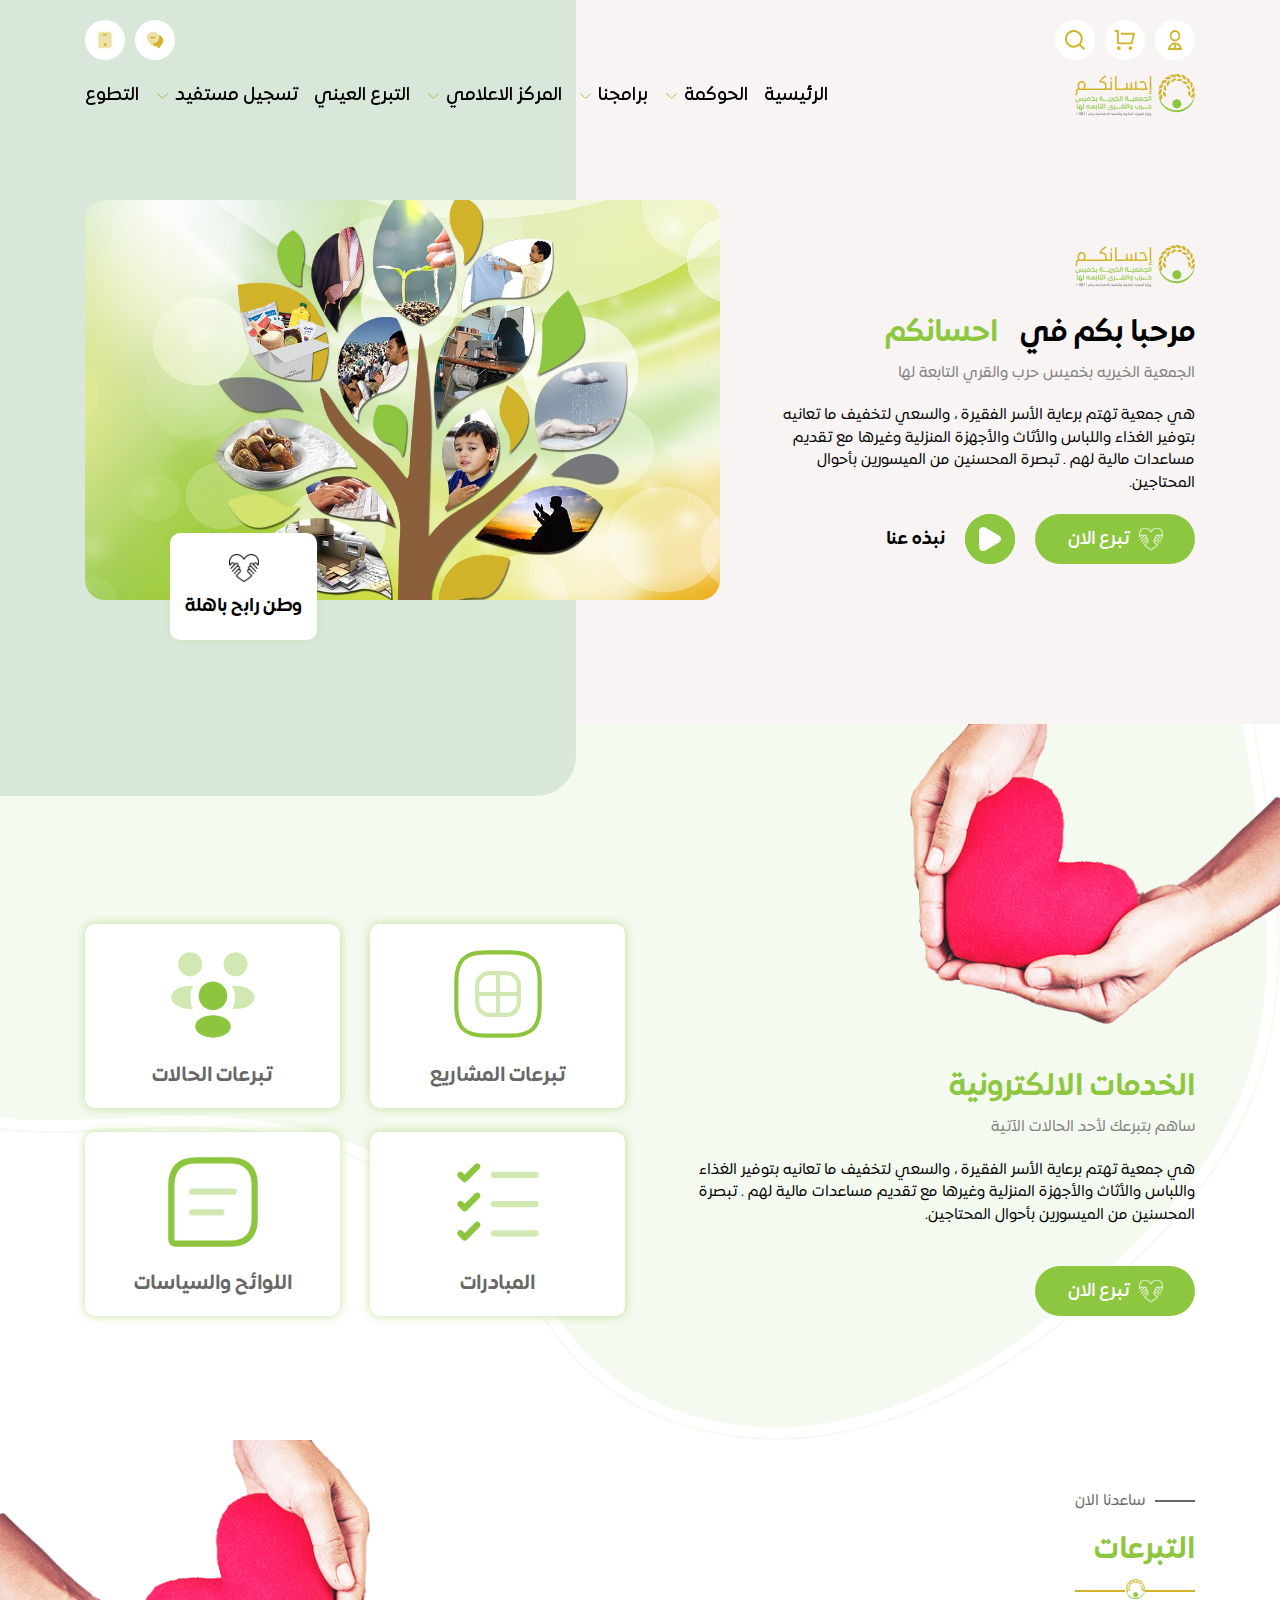
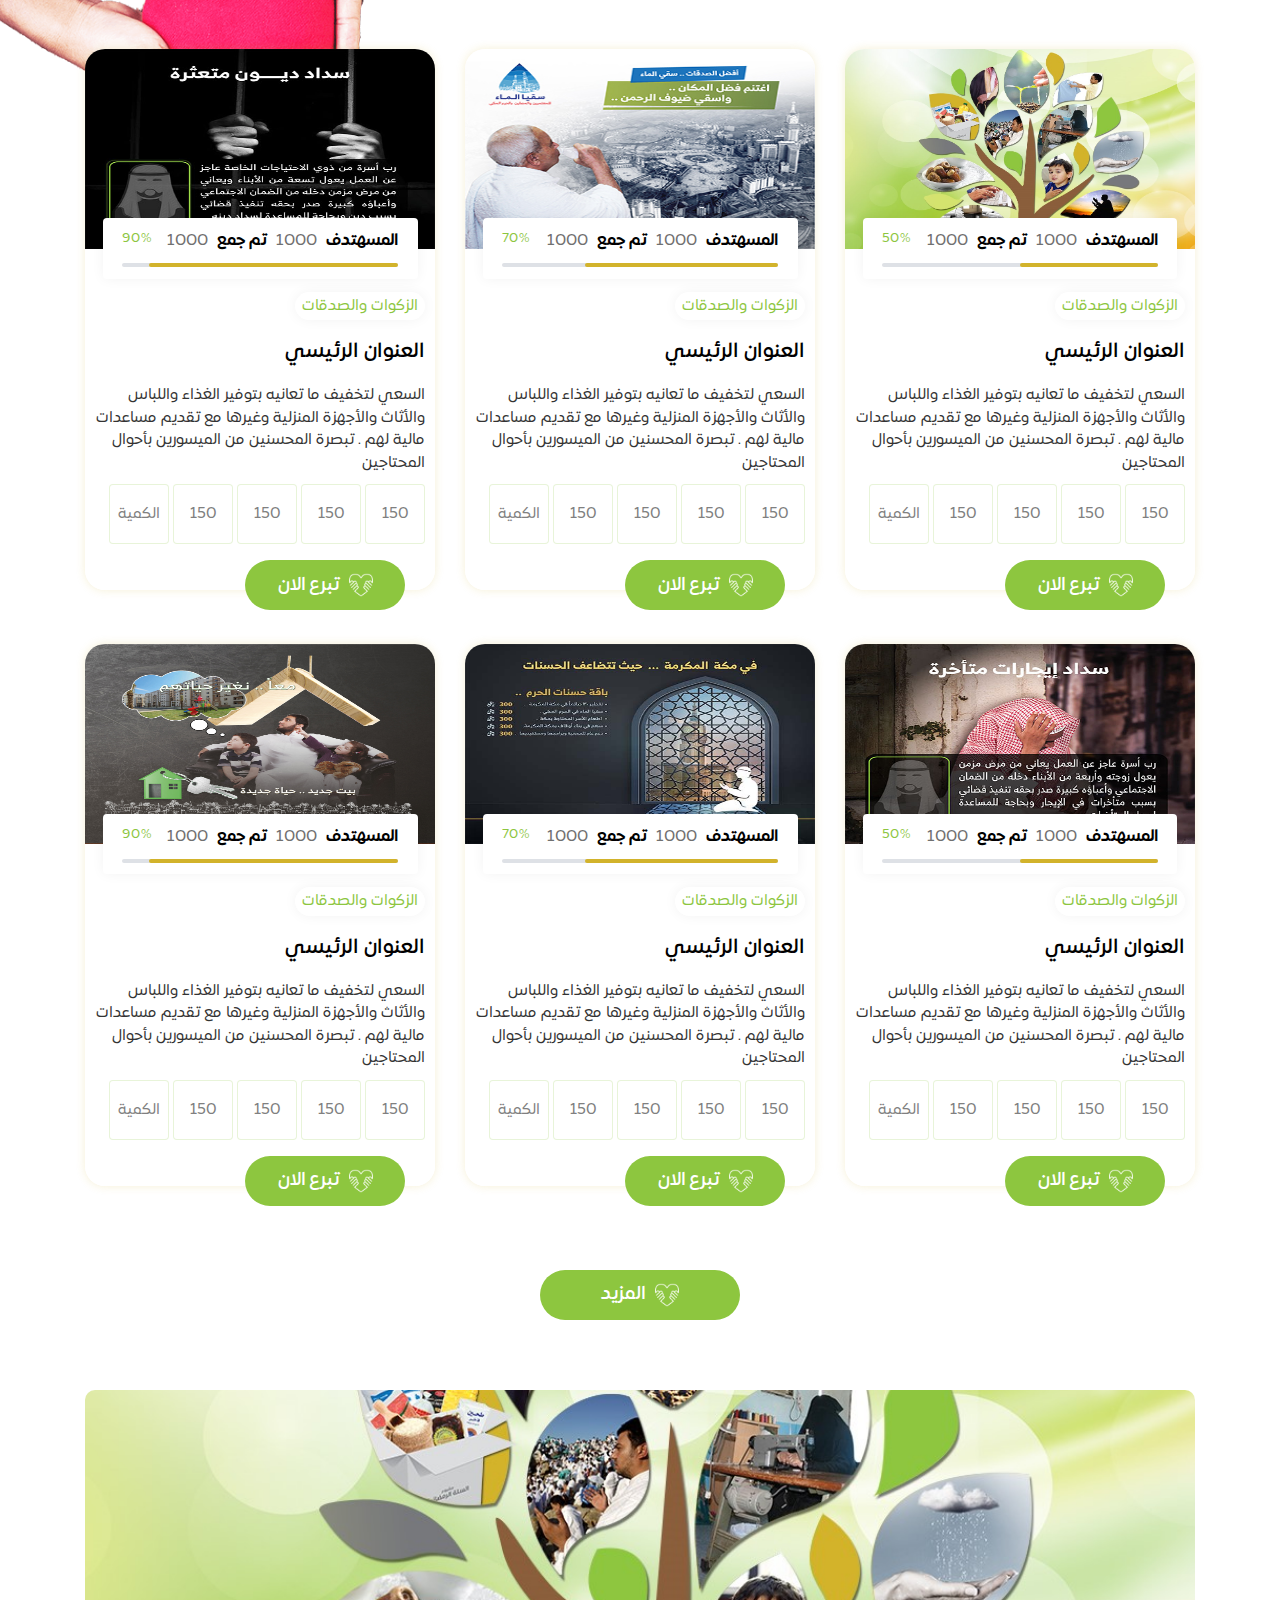
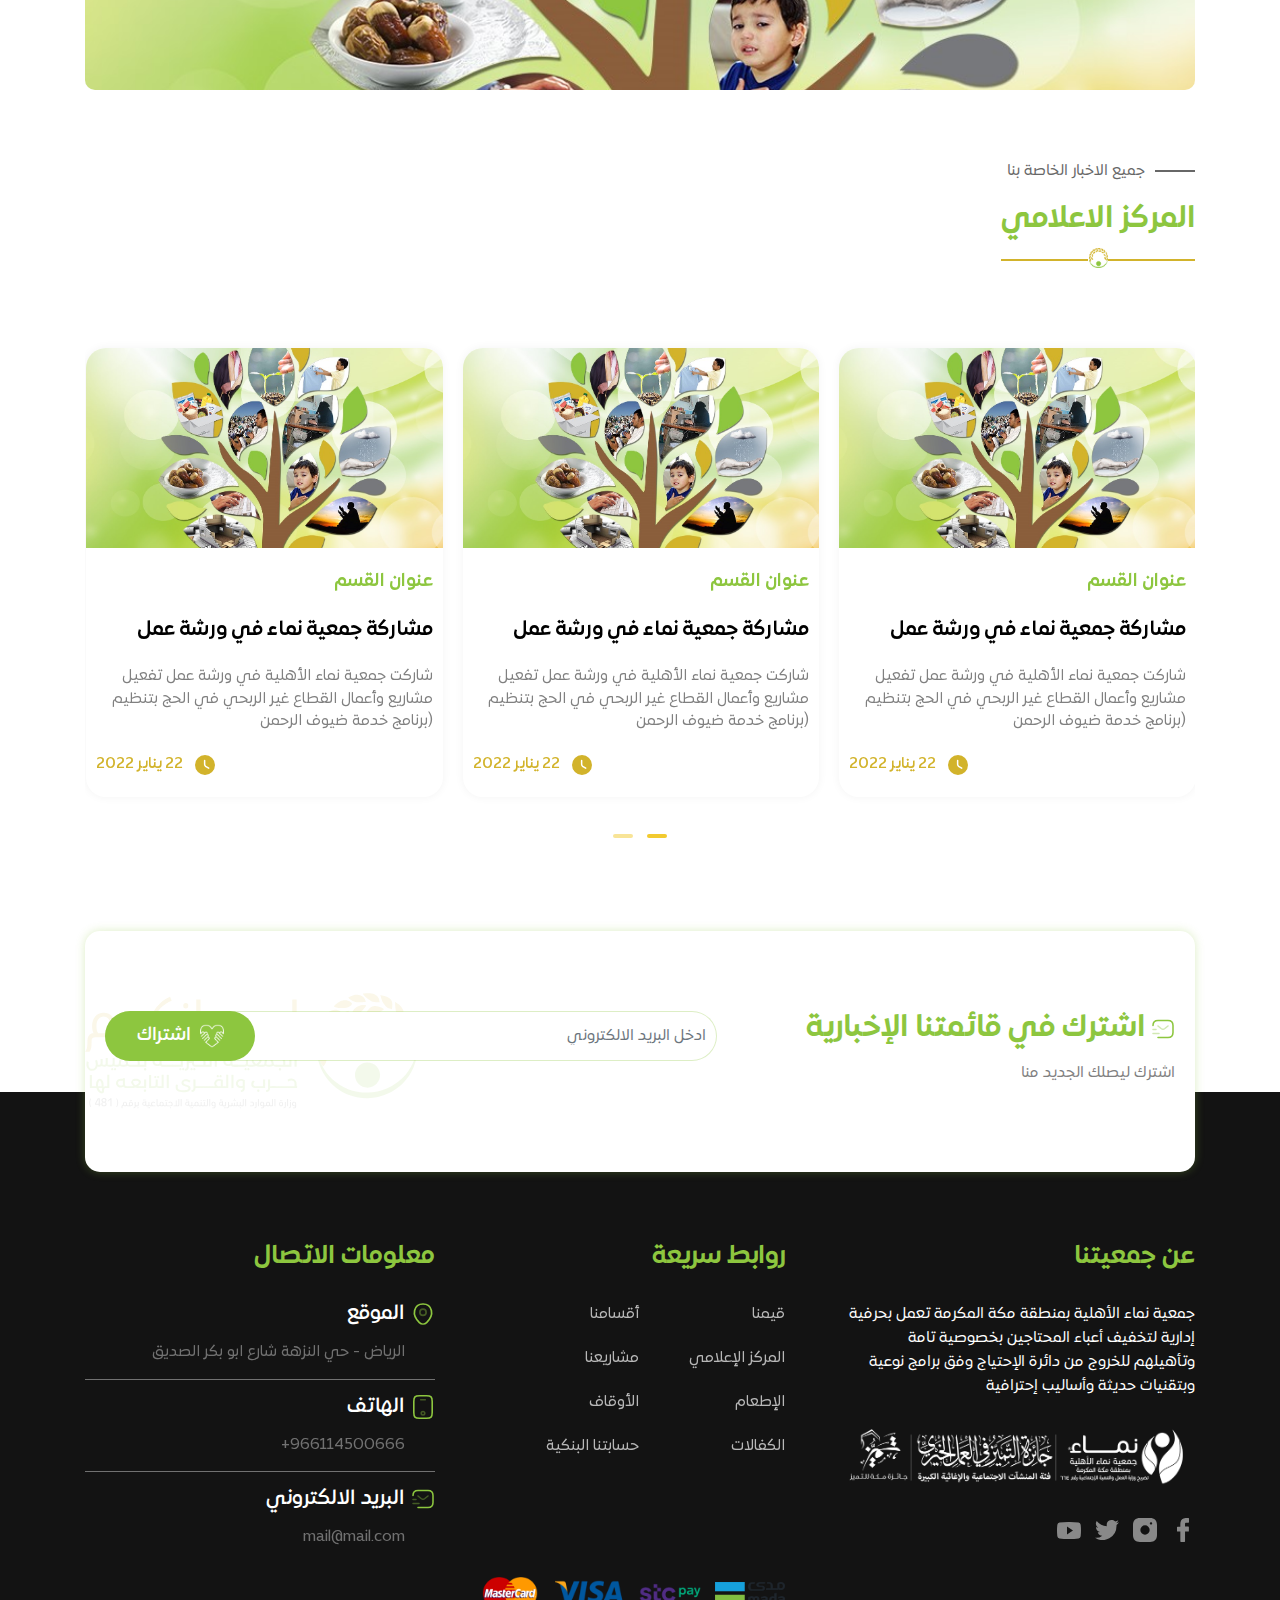
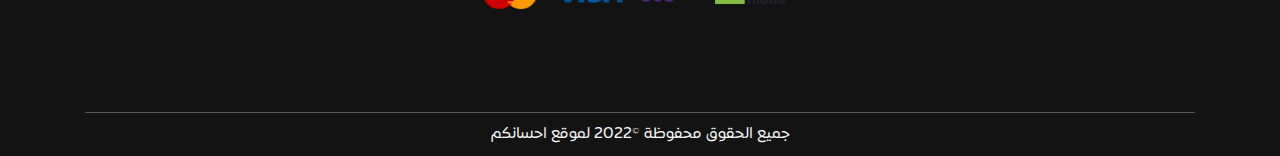
==== commit 3c90d0f1: "edit data" ====
--- a/index.html
+++ b/index.html
@@ -22,19 +22,19 @@
         <div class="top-nav">
           <ul class="data-icons">
             <li>
-              <a href="#">
+              <a href="login.html">
                 <img src="assets/images/user.svg" alt="" />
               </a>
             </li>
 
             <li>
-              <a href="#">
+              <a href="cart.html">
                 <img src="assets/images/cart.svg" alt="" />
               </a>
             </li>
 
             <li>
-              <a href="#">
+              <a href="search.html">
                 <img src="assets/images/search.svg" alt="" />
               </a>
             </li>
@@ -67,7 +67,7 @@
 
           <ul class="navbar-nav">
             <li class="nav-item">
-              <a href="#" class="nav-link">
+              <a href="index.html" class="nav-link">
                 الرئيسية
               </a>
             </li>
@@ -117,43 +117,43 @@
             </li>
 
             <li class="nav-item nav-drop">
-              <a href="#" type="button" class="nav-link">
+              <a href="projects.html" type="button" class="nav-link">
                 برامجنا  
               </a>
 
               <ul class="drop-list">
                 <li class="drop-item">
-                  <a href="#" class="drop-link">
+                  <a href="projects.html" class="drop-link">
                     مشاريع الاضاحي 
                   </a>
                 </li>
 
                 <li class="drop-item">
-                  <a href="#" class="drop-link">
+                  <a href="projects.html" class="drop-link">
                     مشاريع الحج
                   </a>
                 </li>
 
                 <li class="drop-item">
-                  <a href="#" class="drop-link">
+                  <a href="projects.html" class="drop-link">
                     الزكوات والصدقات
                   </a>
                 </li>
 
                 <li class="drop-item">
-                  <a href="#" class="drop-link">
+                  <a href="projects.html" class="drop-link">
                     برامج الاطعام
                   </a>
                 </li>
 
                 <li class="drop-item">
-                  <a href="#" class="drop-link">
+                  <a href="projects.html" class="drop-link">
                   برامج الكساء 
                   </a>
                 </li>
 
                 <li class="drop-item">
-                  <a href="#" class="drop-link">
+                  <a href="projects.html" class="drop-link">
                    الاوقاف 
                   </a>
                 </li>
@@ -161,43 +161,43 @@
             </li>
 
             <li class="nav-item nav-drop">
-              <a href="#" type="button" class="nav-link">
+              <a href="image-page.html" type="button" class="nav-link">
                 المركز الاعلامي 
               </a>
 
               <ul class="drop-list">
                 <li class="drop-item">
-                  <a href="#" class="drop-link">
+                  <a href="image-page.html" class="drop-link">
                     المكتبة المرئية 
                   </a>
                 </li>
 
                 <li class="drop-item">
-                  <a href="#" class="drop-link">
+                  <a href="image-page.html" class="drop-link">
                     حلقات محسن ومحاسن 
                   </a>
                 </li>
 
                 <li class="drop-item">
-                  <a href="#" class="drop-link">
+                  <a href="image-page.html" class="drop-link">
                     كليبات محسن ومحاسن 
                   </a>
                 </li>
 
                 <li class="drop-item">
-                  <a href="#" class="drop-link">
+                  <a href="image-page.html" class="drop-link">
                     مشاريع افطار صائم
                   </a>
                 </li>
 
                 <li class="drop-item">
-                  <a href="#" class="drop-link">
+                  <a href="image-page.html" class="drop-link">
                     اضحيتي لاهل البلد
                   </a>
                 </li>
 
                 <li class="drop-item">
-                  <a href="#" class="drop-link">
+                  <a href="image-page.html" class="drop-link">
                     همتكم معانا 
                   </a>  
                 </li>
@@ -205,25 +205,25 @@
             </li>
 
             <li class="nav-item">
-              <a href="#" class="nav-link">
+              <a href="inkindes.html" class="nav-link">
                 التبرع العيني  
               </a>
             </li>
 
             <li class="nav-item nav-drop">
-              <a href="#" type="button" class="nav-link">
+              <a href="image-page.html" type="button" class="nav-link">
                تسجيل مستفيد
               </a>
 
               <ul class="drop-list">
                 <li class="drop-item">
-                  <a href="#" class="drop-link">
+                  <a href="image-page.html" class="drop-link">
                     تسجيل المستفيدين
                   </a>
                 </li>
 
                 <li class="drop-item">
-                  <a href="#" class="drop-link">
+                  <a href="image-page.html" class="drop-link">
                     تسجيل المنح الدارسية
                   </a>
                 </li>
@@ -231,7 +231,7 @@
             </li>
 
             <li class="nav-item">
-              <a href="#" class="nav-link">
+              <a href="volunteers.html" class="nav-link">
                 التطوع
               </a>
             </li>
@@ -459,7 +459,7 @@
                     </div>
                   </form>
 
-                  <a href="#" class="custom-btn">
+                  <a href="single-project.html" class="custom-btn">
                     <img src="assets/images/donation.png" alt="" />
 
                     <span>
@@ -537,7 +537,7 @@
                     </div>
                   </form>
 
-                  <a href="#" class="custom-btn">
+                  <a href="single-project.html" class="custom-btn">
                     <img src="assets/images/donation.png" alt="" />
 
                     <span>
@@ -615,7 +615,7 @@
                     </div>
                   </form>
 
-                  <a href="#" class="custom-btn">
+                  <a href="single-project.html" class="custom-btn">
                     <img src="assets/images/donation.png" alt="" />
 
                     <span>
@@ -693,7 +693,7 @@
                     </div>
                   </form>
 
-                  <a href="#" class="custom-btn">
+                  <a href="single-project.html" class="custom-btn">
                     <img src="assets/images/donation.png" alt="" />
 
                     <span>
@@ -771,7 +771,7 @@
                     </div>
                   </form>
 
-                  <a href="#" class="custom-btn">
+                  <a href="single-project.html" class="custom-btn">
                     <img src="assets/images/donation.png" alt="" />
 
                     <span>
@@ -849,7 +849,7 @@
                     </div>
                   </form>
 
-                  <a href="#" class="custom-btn">
+                  <a href="single-project.html" class="custom-btn">
                     <img src="assets/images/donation.png" alt="" />
 
                     <span>
@@ -862,7 +862,7 @@
 
             <div class="col-12">
               <div class="button-more-contain">
-                <a href="#" class="custom-btn">
+                <a href="projects.html" class="custom-btn">
                   <img src="assets/images/donation.png" alt="" />
 
                   <span>
@@ -1056,7 +1056,7 @@
       </section>
     </main>
 
-    <footer>
+    <footer class="big-footer">
       <div class="container">
         <div class="row">
           <div class="col-lg-4 col-12 mb-4">
--- a/assets/css/style.css
+++ b/assets/css/style.css
@@ -1047,6 +1047,12 @@
   position: relative;
   padding-bottom: 30px;
   z-index: 9;
+}
+.heading.no-margin {
+  margin-bottom: 10px !important;
+}
+.heading.no-margin p {
+  margin-bottom: 5px !important;
 }
 .heading::after, .heading::before {
   content: "";
@@ -1264,7 +1270,7 @@
   position: fixed;
   top: 0;
   left: 0;
-  z-index: 9999;
+  z-index: 999;
 }
 .navbar.scrolled {
   background-color: var(--light-color);
@@ -1645,6 +1651,73 @@
   margin: 10px 0px 0px;
 }
 
+.sub-header {
+  width: 100%;
+  padding: 200px 0px 80px;
+  background: url("../images/banner-shape.png") center/cover no-repeat;
+  position: relative;
+  z-index: 9;
+}
+.sub-header::after {
+  content: "";
+  position: absolute;
+  width: 100%;
+  height: 100%;
+  background: linear-gradient(180deg, #D2B32B, #8DC63F);
+  top: 0;
+  left: 0;
+  z-index: -1;
+  opacity: 0.6;
+}
+.sub-header .contain {
+  width: 100%;
+  text-align: center;
+}
+.sub-header .contain h1 {
+  color: var(--light-color);
+  font-size: 30px;
+  font-weight: 900;
+  margin-bottom: 20px;
+}
+.sub-header .contain .breadcrumb-contain {
+  display: flex;
+  align-items: center;
+  align-content: center;
+  justify-content: center;
+}
+.sub-header .contain .breadcrumb-contain li {
+  padding: 0px 20px;
+  position: relative;
+}
+.sub-header .contain .breadcrumb-contain li::after {
+  content: "";
+  position: absolute;
+  width: 20px;
+  height: 20px;
+  background: url("../images/arrow.svg") center/contain no-repeat;
+  top: calc(50% - 10px);
+  left: -10px;
+}
+.sub-header .contain .breadcrumb-contain li:first-child {
+  -webkit-padding-start: 0px;
+          padding-inline-start: 0px;
+}
+.sub-header .contain .breadcrumb-contain li:last-child {
+  -webkit-padding-end: 0px;
+          padding-inline-end: 0px;
+}
+.sub-header .contain .breadcrumb-contain li:last-child::after {
+  display: none;
+}
+.sub-header .contain .breadcrumb-contain li a, .sub-header .contain .breadcrumb-contain li span {
+  color: var(--light-color);
+  font-size: 15px;
+  font-weight: 500;
+}
+.sub-header .contain .breadcrumb-contain li a {
+  opacity: 0.7;
+}
+
 .about-us {
   width: 100%;
   padding: 200px 0px 100px;
@@ -1990,12 +2063,1158 @@
   z-index: 9;
 }
 
+.number-list {
+  display: flex;
+  align-items: center;
+  align-content: center;
+  justify-content: center;
+  width: 100%;
+  margin-top: 30px;
+}
+.number-list li {
+  -webkit-margin-end: 10px;
+          margin-inline-end: 10px;
+}
+.number-list li:last-child {
+  -webkit-margin-end: 0px;
+          margin-inline-end: 0px;
+}
+.number-list li a {
+  width: 45px;
+  height: 45px;
+  background-color: var(--light-color);
+  border: 1px solid var(--primary-color);
+  display: flex;
+  align-items: center;
+  align-content: center;
+  border-radius: 50%;
+  justify-content: center;
+  color: var(--primary-color);
+  font-size: 15px;
+  font-weight: 500;
+}
+.number-list li a.active, .number-list li a:hover {
+  background-color: var(--primary-color);
+  color: var(--light-color);
+}
+
+.single-project {
+  width: 100%;
+  padding: 60px 0px;
+}
+.single-project .image-content {
+  width: 100%;
+  height: 400px;
+  border-radius: 20px;
+  overflow: hidden;
+}
+.single-project .image-content img {
+  width: 100%;
+  height: 100%;
+  -o-object-fit: cover;
+     object-fit: cover;
+}
+.single-project .contain {
+  width: 100%;
+}
+.single-project .contain h1 {
+  font-size: 30px;
+  font-weight: 900;
+  color: var(--primary-color);
+  margin: 0px;
+}
+.single-project .contain .tag {
+  width: -webkit-fit-content;
+  width: -moz-fit-content;
+  width: fit-content;
+  padding: 3px 7px;
+  background-color: #fff;
+  border-radius: 30px;
+  color: var(--primary-color);
+  box-shadow: 0px 0px 13px 0px rgba(0, 0, 0, 0.05);
+  font-size: 15px;
+  font-weight: 500;
+  margin: 20px 0px;
+}
+.single-project .contain .desc {
+  color: #333;
+  font-size: 15px;
+  font-weight: 500;
+  margin-bottom: 10px !important;
+}
+.single-project .contain .raised-progress {
+  width: 90%;
+  z-index: 9;
+  padding: 0.7rem 1.2rem;
+  z-index: 99;
+  border-radius: 4px;
+  background-color: #FFF;
+  box-shadow: 0px 0px 13px 0px rgba(0, 0, 0, 0.05);
+}
+.single-project .contain .raised-progress .clearfix {
+  margin-bottom: 10px;
+  font-weight: 400;
+  color: #707070;
+}
+.single-project .contain .raised-progress .clearfix .name {
+  font-weight: 900;
+  color: var(--dark-color);
+}
+.single-project .contain .raised-progress .clearfix .price {
+  margin: 0px 5px;
+}
+.single-project .contain .raised-progress .skillbar-percent {
+  position: absolute;
+  padding: 2px 0;
+  font-size: 0.8125rem;
+  top: -35px;
+  font-weight: 400;
+  left: 0;
+  color: #8DC63F;
+}
+.single-project .contain .raised-progress .skillbar {
+  position: relative;
+  display: block;
+  width: 100%;
+  background-color: #dee1e6;
+  height: 4px;
+  border-radius: 2px;
+  transition: 0.4s linear;
+}
+.single-project .contain .raised-progress .skillbar-bar {
+  height: 4px;
+  border-radius: 2px;
+  width: 0px;
+  background: var(--secondary-color);
+  margin: 10px 0 0 0;
+  position: relative;
+  overflow: visible !important;
+}
+.single-project .contain .raised-progress .skill-bar-percent {
+  color: #303030;
+}
+.single-project .contain .project-form {
+  display: flex;
+  align-items: center;
+  align-content: center;
+  flex-wrap: wrap;
+  margin: 20px 0px;
+}
+.single-project .contain .project-form .form-group {
+  width: 60px;
+  height: 60px;
+  -webkit-margin-end: 4px;
+          margin-inline-end: 4px;
+}
+.single-project .contain .project-form .form-group input {
+  width: 100%;
+  height: 100%;
+  text-align: center;
+  border: 1px solid rgba(141, 198, 63, 0.2);
+  color: var(--dark-color);
+  font-size: 15px;
+  font-weight: 500;
+  padding-left: 0px;
+  padding-right: 0px;
+}
+.single-project .contain .project-form .form-group input::-moz-placeholder {
+  color: var(--gray-color);
+  font-size: 15px;
+  font-weight: 500;
+}
+.single-project .contain .project-form .form-group input:-ms-input-placeholder {
+  color: var(--gray-color);
+  font-size: 15px;
+  font-weight: 500;
+}
+.single-project .contain .project-form .form-group input::placeholder {
+  color: var(--gray-color);
+  font-size: 15px;
+  font-weight: 500;
+}
+.single-project .contain .flex-data-button {
+  display: flex;
+  align-items: center;
+  align-content: center;
+}
+.single-project .contain .flex-data-button .custom-btn:first-child {
+  background-color: var(--light-color);
+  -webkit-margin-end: 10px;
+          margin-inline-end: 10px;
+  border: 1px solid var(--secondary-color);
+  box-shadow: 0px 0px 10px rgba(210, 179, 43, 0.2);
+}
+.single-project .contain .flex-data-button .custom-btn:first-child img {
+  filter: none;
+}
+.single-project .contain .flex-data-button .custom-btn:first-child span {
+  color: var(--secondary-color);
+}
+.single-project .contain .flex-data-button .custom-btn:first-child::after {
+  background-color: #f7f7f7;
+}
+
+.cart {
+  width: 100%;
+  padding: 70px 0px;
+}
+.cart .heading {
+  padding-bottom: 0px !important;
+}
+.cart .heading::after, .cart .heading::before {
+  display: none;
+}
+.cart .project-box {
+  width: 100%;
+  display: flex;
+  align-items: center;
+  align-content: center;
+  justify-content: space-between;
+  background-color: var(--light-color);
+  border-radius: 20px;
+  box-shadow: 0px 0px 10px rgba(0, 0, 0, 0.05);
+  transition: all 0.3s linear;
+  margin-bottom: 20px;
+}
+.cart .project-box .image-content {
+  width: 300px;
+  height: 240px;
+  border-radius: 30px;
+  overflow: hidden;
+}
+.cart .project-box .image-content img {
+  width: 100%;
+  height: 100%;
+  -o-object-fit: cover;
+     object-fit: cover;
+}
+.cart .project-box .contain {
+  width: calc(100% - 300px);
+  padding: 10px 15px;
+}
+.cart .project-box .contain .flex-between {
+  width: 100%;
+  display: flex;
+  align-items: center;
+  align-content: center;
+  justify-content: space-between;
+}
+.cart .project-box .contain .flex-between .tag {
+  width: -webkit-fit-content;
+  width: -moz-fit-content;
+  width: fit-content;
+  padding: 3px 7px;
+  background-color: #fff;
+  border-radius: 30px;
+  color: var(--primary-color);
+  box-shadow: 0px 0px 13px 0px rgba(0, 0, 0, 0.05);
+  font-size: 15px;
+  font-weight: 500;
+}
+.cart .project-box .contain .flex-between .delete {
+  width: 24px;
+  height: 24px;
+  display: flex;
+}
+.cart .project-box .contain .flex-between .delete img {
+  width: 100%;
+  height: 100%;
+  -o-object-fit: contain;
+     object-fit: contain;
+}
+.cart .project-box .contain h2 {
+  font-size: 30px;
+  font-weight: 900;
+  color: var(--dark-color);
+  margin: 10px 0px;
+}
+.cart .project-box .contain .desc {
+  color: #333;
+  font-size: 15px;
+  font-weight: 500;
+  margin-bottom: 10px !important;
+}
+.cart .project-box .contain .price {
+  display: flex;
+  margin: 0px;
+  align-content: center;
+  align-items: center;
+  font-size: 15px;
+  font-weight: 500;
+  color: var(--dark-color);
+}
+.cart .project-box .contain .price span {
+  color: var(--primary-color);
+  font-weight: 700;
+  -webkit-margin-start: 15px;
+          margin-inline-start: 15px;
+}
+.cart .project-box:hover {
+  transform: translateY(-10px);
+}
+.cart .cart-details {
+  width: 100%;
+  padding: 20px 10px;
+  background-color: var(--light-color);
+  box-shadow: 0px 0px 10px rgba(141, 198, 63, 0.2);
+  border-radius: 10px;
+}
+.cart .cart-details li {
+  margin-bottom: 15px;
+  display: flex;
+  align-items: center;
+  align-content: center;
+  justify-content: space-between;
+}
+.cart .cart-details li:last-child {
+  margin-bottom: 0px;
+}
+.cart .cart-details li .title {
+  font-size: 18px;
+  font-weight: 700;
+  color: var(--primary-color);
+}
+.cart .cart-details li .name {
+  font-size: 15px;
+  font-weight: 500;
+  color: var(--dark-color);
+}
+.cart .custom-btn {
+  margin-top: 20px;
+  width: 100% !important;
+}
+.cart .custom-btn img {
+  filter: none;
+}
+
+.payment {
+  width: 100%;
+  padding: 60px 0px;
+  position: relative;
+  z-index: 9;
+}
+.payment.no-padding {
+  padding-bottom: 0px !important;
+}
+.payment .payment-content .nav {
+  border: 0px !important;
+  width: 100%;
+  flex-wrap: nowrap;
+  margin-bottom: 30px !important;
+}
+.payment .payment-content .nav .nav-item {
+  width: 50% !important;
+}
+.payment .payment-content .nav .nav-item:first-child {
+  -webkit-margin-end: 16px;
+          margin-inline-end: 16px;
+}
+.payment .payment-content .nav .nav-item .nav-link {
+  width: 100%;
+  height: 50px;
+  display: flex;
+  align-items: center;
+  align-content: center;
+  justify-content: center;
+  background-color: rgba(141, 198, 63, 0.1);
+  border-radius: 25px;
+  font-size: 16px;
+  font-weight: 900;
+  color: #8DC63F;
+  line-height: 25px;
+  border: 0px !important;
+  position: relative;
+  overflow: hidden;
+  z-index: 9;
+}
+.payment .payment-content .nav .nav-item .nav-link::After, .payment .payment-content .nav .nav-item .nav-link::before {
+  content: "";
+  position: absolute;
+  width: 0%;
+  height: 100%;
+  background-color: #8DC63F;
+  top: 0;
+  z-index: -1;
+  transition: all 0.4s linear;
+}
+.payment .payment-content .nav .nav-item .nav-link::After {
+  left: 0;
+}
+.payment .payment-content .nav .nav-item .nav-link::before {
+  right: 0px !important;
+}
+.payment .payment-content .nav .nav-item .nav-link:hover, .payment .payment-content .nav .nav-item .nav-link.active {
+  background: transparent !important;
+  border: 0px !important;
+  color: #fff;
+}
+.payment .payment-content .nav .nav-item .nav-link:hover::After, .payment .payment-content .nav .nav-item .nav-link:hover::before, .payment .payment-content .nav .nav-item .nav-link.active::After, .payment .payment-content .nav .nav-item .nav-link.active::before {
+  width: 55% !important;
+}
+.payment .payment-content .form-group {
+  margin-bottom: 10px !important;
+}
+.payment .payment-content .form-group .form-control {
+  padding: 0px 20px !important;
+}
+.payment .payment-content .form-group .icon-contain {
+  left: 18px;
+  right: unset !important;
+}
+.payment .payment-content .data-contain {
+  display: flex;
+  align-items: center;
+  align-content: center;
+  margin: 20px 0px 30px 0px;
+}
+.payment .payment-content .data-contain p {
+  color: #000;
+  font-size: 18px;
+  font-weight: 500;
+  line-height: 25px;
+  margin-bottom: 0px;
+  -webkit-margin-end: 12px;
+          margin-inline-end: 12px;
+}
+.payment .payment-content .data-contain img {
+  width: 138px;
+  height: 20px;
+  -o-object-fit: contain;
+     object-fit: contain;
+}
+.payment .payment-content .service-contain .btn-img-contain {
+  width: 100% !important;
+  height: 50px !important;
+}
+.payment .payment-content .service-contain .btn-img-contain:hover {
+  border: 0px !important;
+}
+.payment .payment-content .payment-data {
+  width: 100%;
+  padding: 30px;
+  border: 1px solid rgba(141, 198, 63, 0.15);
+  border-radius: 10px;
+  background-color: #fff;
+  margin-bottom: 20px;
+}
+.payment .payment-content .payment-data h4 {
+  color: #161615;
+  font-size: 20px;
+  font-weight: 900;
+  line-height: 30px;
+  margin-bottom: 10px;
+}
+.payment .payment-content .payment-data p {
+  color: #B8B6B6;
+  font-size: 16px;
+  font-weight: 500;
+  line-height: 25px;
+  margin-bottom: 20px;
+}
+.payment .payment-content .payment-data .bank-data {
+  width: 100%;
+  display: flex;
+  align-items: center;
+  align-content: center;
+  justify-content: space-between;
+}
+.payment .payment-content .payment-data .bank-data .bank-logo img {
+  width: 110px;
+  height: 100px;
+  -o-object-fit: contain;
+     object-fit: contain;
+}
+.payment .payment-content .payment-data .bank-data .content {
+  width: calc(100% - 130px);
+}
+.payment .payment-content .payment-data .bank-data .content li {
+  display: flex;
+  align-items: center;
+}
+.payment .payment-content .payment-data .bank-data .content li span {
+  font-size: 16px;
+  line-height: 25px;
+  color: #161615;
+}
+.payment .payment-content .payment-data .bank-data .content li span.title {
+  font-weight: 500;
+  -webkit-margin-end: 5px;
+          margin-inline-end: 5px;
+}
+.payment .payment-content .payment-data .bank-data .content li span.data {
+  font-weight: 900;
+}
+.payment .payment-content option, .payment .payment-content select {
+  color: #9B9B9B;
+}
+.payment .ticket {
+  width: 100%;
+  padding: 20px;
+  border-radius: 20px;
+  box-shadow: 0px 0px 20px rgba(141, 198, 63, 0.1);
+  background-color: #fff;
+}
+.payment .ticket .request-details li {
+  display: flex;
+  align-items: center;
+  align-content: center;
+  justify-content: space-between;
+  margin-bottom: 15px;
+}
+.payment .ticket .request-details li:last-child {
+  margin: 0px !important;
+}
+.payment .ticket .request-details li .title {
+  color: #000000;
+  font-size: 16px;
+  font-weight: 800;
+  line-height: 45px;
+}
+.payment .ticket .request-details li .data {
+  color: #8DC63F;
+  font-size: 20px;
+  font-weight: 900;
+  line-height: 45px;
+}
+.payment .heading {
+  padding: 0px !important;
+}
+.payment .heading::after, .payment .heading::before {
+  display: none;
+}
+
+.form-content .form-group {
+  width: 100%;
+  height: 50px;
+  position: relative;
+  z-index: 99;
+}
+.form-content .form-group.textarea {
+  height: 100px;
+}
+.form-content .form-group.textarea .form-control {
+  resize: none !important;
+  padding-top: 10px;
+  border-radius: 15px !important;
+}
+.form-content .form-group .icon-contain {
+  width: 24px;
+  height: 24px;
+  position: absolute;
+  top: calc(50% - 12px);
+  right: 20px;
+  z-index: 1;
+}
+.form-content .form-group .icon-contain img {
+  width: 100%;
+  height: 100%;
+  -o-object-fit: contain;
+     object-fit: contain;
+}
+.form-content .form-group .form-control {
+  width: 100%;
+  height: 100%;
+  background-color: #FBFBFB;
+  border: 1px solid #EFEFEF;
+  border-radius: 25px;
+  padding: 0px 55px;
+  -moz-appearance: none;
+       appearance: none;
+  -webkit-appearance: none;
+  transition: border-color 0.4s linear;
+}
+.form-content .form-group .form-control::-moz-placeholder {
+  font-size: 16px;
+  font-weight: 400;
+  line-height: 25px;
+  color: #9B9B9B;
+}
+.form-content .form-group .form-control:-ms-input-placeholder {
+  font-size: 16px;
+  font-weight: 400;
+  line-height: 25px;
+  color: #9B9B9B;
+}
+.form-content .form-group .form-control::placeholder {
+  font-size: 16px;
+  font-weight: 400;
+  line-height: 25px;
+  color: #9B9B9B;
+}
+.form-content .form-group .form-control:focus, .form-content .form-group .form-control:hover, .form-content .form-group .form-control:visited {
+  border-color: #8DC63F;
+}
+.form-content .form-group .passwordIcon {
+  position: absolute;
+  top: 50%;
+  left: 20px;
+  width: 24px;
+  height: 24px;
+  display: flex;
+  justify-content: center;
+  align-items: center;
+  align-content: center;
+  transform: translateY(-50%);
+  cursor: pointer;
+}
+.form-content .form-group .passwordIcon i {
+  color: #8DC63F;
+  font-size: 16px;
+}
+.form-content .form-group.select-option .form-control {
+  padding: 0px 20px;
+}
+.form-content .form-group.select-option::After {
+  content: "";
+  position: absolute;
+  width: 16px;
+  height: 7px;
+  background: url("../images/down_arrow.svg") center/contain no-repeat;
+  left: 15px;
+  top: calc(50% - 3.5px);
+  z-index: 1;
+}
+.form-content .form-group.signIn-select .form-control {
+  padding: 0px 55px !important;
+}
+.form-content .form-group.signIn-select select, .form-content .form-group.signIn-select option {
+  color: #9B9B9B !important;
+}
+.form-content .user-image-content {
+  width: 130px;
+  height: 130px;
+  position: relative;
+  display: flex;
+  justify-content: center;
+  align-items: center;
+  align-items: center;
+  margin: 0px auto 10px;
+}
+.form-content .user-image-content img {
+  width: 100%;
+  height: 100%;
+  border-radius: 50%;
+  -o-object-fit: cover;
+     object-fit: cover;
+}
+.form-content .user-image-content .from-image-upload {
+  position: absolute;
+  bottom: -10px;
+  right: -10px;
+}
+.form-content .user-image-content input[type=file] {
+  display: none;
+}
+.form-content .user-image-content .pen {
+  width: 50px;
+  height: 50px;
+  display: flex;
+  justify-content: center;
+  align-items: center;
+  align-content: center;
+  background-color: #8DC63F;
+  cursor: pointer;
+  border-radius: 50%;
+}
+.form-content .user-image-content .pen img {
+  width: 24px;
+  height: 24px;
+  -o-object-fit: contain;
+     object-fit: contain;
+}
+.form-content .user-image-content .pen:hover img {
+  -webkit-animation: tada 0.5s linear both;
+          animation: tada 0.5s linear both;
+}
+.form-content .payment-img-contain {
+  width: 160px;
+  height: 160px;
+  position: relative;
+  margin-bottom: 30px;
+}
+.form-content .payment-img-contain input[type=file] {
+  display: none;
+}
+.form-content .payment-img-contain .form-label-shape {
+  width: 160px;
+  height: 160px;
+  display: flex;
+  align-items: center;
+  justify-content: center;
+  background-color: #FBFBFB;
+  border-radius: 15px;
+  border: 1px dashed #EFEFEF;
+  flex-direction: column;
+  text-align: center;
+  cursor: pointer;
+}
+.form-content .payment-img-contain .form-label-shape .upload-icon {
+  width: 41px;
+  height: 41px;
+  -o-object-fit: contain;
+     object-fit: contain;
+  margin-bottom: 10px;
+}
+.form-content .payment-img-contain .form-label-shape .title {
+  color: #161615;
+  font-weight: 800;
+  line-height: 25px;
+  font-size: 16px;
+}
+.form-content .payment-img-contain .form-label-shape .title::after {
+  display: none;
+}
+.form-content .payment-img-contain .form-label-shape:hover {
+  border-color: #8DC63F;
+}
+.form-content .payment-img-contain .form-label-shape:hover .title {
+  color: #8DC63F;
+}
+.form-content .payment-img-contain .payment-img {
+  width: 100%;
+  height: 100%;
+  position: absolute;
+  top: 0;
+  left: 0;
+  border-radius: 20px;
+  border: 1px solid #8DC63F;
+  overflow: hidden;
+  display: none;
+  z-index: 9;
+}
+.form-content .payment-img-contain .payment-img::after {
+  content: "";
+  position: absolute;
+  width: 100%;
+  height: 100%;
+  background: linear-gradient(180deg, #8DC63F, transparent);
+  top: 0;
+  left: 0;
+  z-index: 1;
+}
+.form-content .payment-img-contain .payment-img .remove-Img {
+  width: 24px;
+  height: 24px;
+  position: absolute;
+  top: 10px;
+  left: 10px;
+  cursor: pointer;
+  z-index: 9;
+}
+.form-content .payment-img-contain .payment-img .remove-Img img {
+  -o-object-fit: contain !important;
+     object-fit: contain !important;
+}
+.form-content .payment-img-contain .payment-img img {
+  width: 100%;
+  height: 100%;
+  -o-object-fit: cover;
+     object-fit: cover;
+}
+.form-content .wrapper {
+  display: flex;
+  justify-content: flex-start;
+  align-items: flex-start;
+  align-content: flex-start;
+}
+.form-content .wrapper .radio-check {
+  -moz-appearance: none;
+       appearance: none;
+  -webkit-appearance: none;
+  width: 25px;
+  height: 25px;
+  border-radius: 50%;
+  border: 1px solid #8DC63F;
+  background-color: #fff;
+  cursor: pointer;
+  position: relative;
+  overflow: hidden;
+}
+.form-content .wrapper .radio-check::after {
+  content: "\f00c";
+  width: 25px;
+  height: 25px;
+  background-color: #8DC63F;
+  border-radius: 50%;
+  color: #fff;
+  display: flex;
+  justify-content: center;
+  align-items: center;
+  align-content: center;
+  font-style: normal;
+  font-variant: normal;
+  text-rendering: auto;
+  -webkit-font-smoothing: antialiased;
+  font-family: "Font Awesome 5 Free";
+  font-weight: 600;
+  font-size: 15px;
+  transform: scale(0);
+  transition: all 0.4s linear;
+  top: 0;
+  left: 0;
+}
+.form-content .wrapper .radio-check:checked::after {
+  transform: scale(1);
+}
+.form-content .wrapper .radio-title {
+  color: #000;
+  font-size: 16px;
+  font-weight: 900;
+  -webkit-margin-start: 10px;
+          margin-inline-start: 10px;
+}
+.form-content .flex-content {
+  width: 100%;
+  display: flex;
+  justify-content: space-between;
+  align-items: center;
+  align-content: center;
+}
+.form-content .title {
+  font-size: 16px;
+  width: -webkit-fit-content;
+  width: -moz-fit-content;
+  width: fit-content;
+  padding: 0px 0px 3px 0px;
+  font-weight: 900;
+  line-height: 25px;
+  position: relative;
+  color: #8DC63F;
+}
+.form-content .title::after {
+  content: "";
+  position: absolute;
+  width: 100%;
+  height: 1px;
+  background-color: #8DC63F;
+  bottom: 0;
+  left: 0;
+  transform: scaleX(0);
+  transition: all 0.3s linear;
+}
+.form-content .title:hover::after {
+  transform: scaleX(1);
+}
+.form-content .button-contain .custom-btn {
+  width: 100% !important;
+  height: 50px !important;
+  border-radius: 50px !important;
+}
+.form-content .button-contain .custom-btn img {
+  filter: none;
+}
+.form-content .button-contain .custom-btn:hover {
+  border: 0px !important;
+}
+.form-content .button-contain.edit-btn {
+  display: flex;
+  align-items: center;
+  align-content: center;
+  justify-content: space-between;
+}
+.form-content .button-contain.edit-btn .btn-img-contain {
+  width: 49% !important;
+}
+.form-content .signUp {
+  margin-top: 30px;
+  font-size: 16px;
+  font-weight: 800;
+  display: block;
+  line-height: 25px;
+  color: #000;
+}
+.form-content .signUp .title {
+  -webkit-margin-start: 4px;
+          margin-inline-start: 4px;
+}
+.form-content .signUp:hover .title::after {
+  transform: scaleX(1);
+}
+
+.modal-content {
+  border: 0px !important;
+  border-radius: 20px;
+  min-height: 280px;
+}
+
+.modal-body {
+  display: flex;
+  align-items: center;
+  align-content: center;
+  flex-direction: column;
+  justify-content: center;
+  padding: 40px 70px !important;
+}
+.modal-body img {
+  width: 92px;
+  height: 92px;
+  -o-object-fit: contain;
+     object-fit: contain;
+  margin-bottom: 15px;
+}
+.modal-body img.stars {
+  margin: 0px;
+  width: 120px;
+  height: 30px;
+}
+.modal-body .stars {
+  cursor: pointer;
+}
+.modal-body .stars li {
+  font-size: 15px;
+  -webkit-margin-end: 10px;
+          margin-inline-end: 10px;
+  color: #ddd;
+}
+.modal-body .stars li.active, .modal-body .stars li:hover {
+  color: #8DC63F;
+}
+.modal-body .stars li:last-child {
+  margin: 0px !important;
+}
+.modal-body .flex-data {
+  width: 100%;
+  display: flex;
+  align-items: center;
+  align-content: center;
+  justify-content: space-between;
+  margin: 10px 0px 30px 0px;
+}
+.modal-body .title {
+  color: #8DC63F;
+  font-size: 20px;
+  line-height: 25px;
+  font-weight: 900;
+  margin-bottom: 19px;
+  text-align: center;
+}
+.modal-body .form-content .form-group {
+  margin-bottom: 10px;
+}
+.modal-body .form-content .form-group .form-control {
+  resize: none;
+  padding: 0px 20px;
+}
+.modal-body .form-content .form-group.textarea {
+  height: 100px;
+  border-radius: 15px;
+}
+.modal-body .form-content .form-group.textarea .form-control {
+  padding: 10px 20px !important;
+}
+.modal-body .form-content .form-group .icon-contain {
+  left: 12px;
+  right: unset !important;
+}
+.modal-body .form-content .form-group .text-contain {
+  position: absolute;
+  top: 50%;
+  transform: translateY(-50%);
+  left: 12px;
+  color: #8DC63F;
+  font-size: 16px;
+  font-weight: 500;
+  line-height: 25px;
+}
+.modal-body .form-content .payment-img-contain {
+  width: 100% !important;
+  height: -webkit-fit-content !important;
+  height: -moz-fit-content !important;
+  height: fit-content !important;
+}
+.modal-body .form-content .payment-img-contain .form-label-shape {
+  width: 100%;
+}
+.modal-body .form-content .label-content {
+  font-size: 15px;
+  font-weight: 800;
+  line-height: 24px;
+  color: #000000;
+  margin-bottom: 15px;
+}
+.modal-body .customer-data {
+  width: 100%;
+  padding: 20px 15px;
+  background-color: rgba(141, 198, 63, 0.06);
+  border-radius: 15px;
+  display: flex;
+  justify-content: space-between;
+  align-items: center;
+  align-content: center;
+  transition: all 0.4s linear;
+}
+.modal-body .customer-data .customer-image img {
+  width: 70px;
+  height: 70px;
+  -o-object-fit: contain;
+     object-fit: contain;
+  border-radius: 50%;
+  margin: 0px !important;
+}
+.modal-body .customer-data .customer-content {
+  width: calc(100% - 90px);
+  display: flex;
+  justify-content: space-between;
+  align-items: center;
+  align-content: center;
+}
+.modal-body .customer-data .customer-content .data .customer-name {
+  font-size: 16px;
+  font-weight: 900;
+  line-height: 25px;
+  color: #000;
+  margin-bottom: 18px;
+  margin: 0px !important;
+}
+.modal-body .customer-data .customer-content .data .customer-location {
+  display: flex;
+  justify-content: center;
+  align-items: center;
+  align-content: center;
+}
+.modal-body .customer-data .customer-content .data .customer-location img {
+  width: 22px;
+  height: 22px;
+  -o-object-fit: contain;
+     object-fit: contain;
+  -webkit-margin-end: 10px;
+          margin-inline-end: 10px;
+}
+.modal-body .customer-data .customer-content .data .customer-location .loaction {
+  color: #B8B6B6;
+  font-size: 14px;
+  font-weight: 900;
+  line-height: 25px;
+}
+.modal-body .customer-data .customer-content .customer-details img {
+  width: 30px;
+  height: 30px;
+  -o-object-fit: contain;
+     object-fit: contain;
+}
+.modal-body .customer-data .customer-content .customer-details:hover img {
+  -webkit-animation: tada 0.2s both;
+          animation: tada 0.2s both;
+}
+.modal-body .customer-data:hover {
+  box-shadow: 0px 0px 5px rgba(141, 198, 63, 0.06);
+}
+.modal-body .customer-data:hover .customer-name {
+  color: #8DC63F;
+}
+.modal-body .done {
+  color: #000;
+  font-size: 16px;
+  font-weight: 900;
+  line-height: 25px;
+  margin: 0px;
+  text-align: center;
+}
+.modal-body .form-label {
+  font-size: 16px;
+  font-weight: 800;
+  line-height: 25px;
+  color: #000;
+  text-align: unset !important;
+  margin-bottom: 15px;
+}
+.modal-body .form-content {
+  width: 100%;
+}
+.modal-body .form-group {
+  margin-bottom: 20px !important;
+}
+.modal-body .form-group .form-control {
+  padding: 0px 14px !important;
+}
+.modal-body .form-group .icon-contain {
+  left: 12px;
+  right: unset !important;
+}
+.modal-body .mail {
+  font-size: 16px;
+  font-weight: 900;
+  line-height: 25px;
+  margin-top: 10px;
+  color: #8DC63F;
+  text-align: center;
+}
+.modal-body .flex-btn {
+  margin-top: 36px;
+  display: flex;
+  align-items: center;
+  align-content: center;
+  justify-content: center;
+}
+.modal-body .flex-btn .btn-img-contain {
+  width: 160px !important;
+  height: 50px;
+}
+.modal-body .flex-btn .btn-img-contain:first-child {
+  -webkit-margin-end: 16px;
+          margin-inline-end: 16px;
+}
+.modal-body .flex-btn .btn-img-contain:hover {
+  border: 0px !important;
+}
+.modal-body .custom-btn.red {
+  background-color: #EC3737;
+  -webkit-margin-end: 10px;
+          margin-inline-end: 10px;
+}
+.modal-body .custom-btn.green {
+  background-color: var(--primary-color);
+}
+
+.image-page {
+  width: 100%;
+  padding: 50px 0px;
+}
+.image-page .heading {
+  padding-bottom: 0px;
+}
+.image-page .heading::after, .image-page .heading::before {
+  display: none;
+}
+.image-page .image-content img {
+  width: 100%;
+  height: 500px;
+  -o-object-fit: contain;
+     object-fit: contain;
+}
+.image-page .video-iframe {
+  width: 100%;
+  height: 400px;
+}
+.image-page .video-iframe iframe {
+  width: 100%;
+  height: 100%;
+}
+.image-page .data {
+  width: 100%;
+}
+.image-page .data h1 {
+  font-size: 30px;
+  font-weight: 700;
+  color: var(--dark-color);
+  margin-bottom: 20px;
+}
+.image-page .data p {
+  color: var(--gray-color);
+  font-size: 15px;
+  font-weight: 500;
+  margin-bottom: 20px;
+}
+
 footer {
   width: 100%;
-  padding: 150px 0px 10px;
+  padding: 50px 0px 10px;
   background-color: #131313;
   position: relative;
   z-index: 9;
+}
+footer.big-footer {
+  padding-top: 150px !important;
 }
 footer .contain {
   width: 100%;
@@ -2251,4 +3470,26 @@
     -webkit-padding-end: 120px !important;
             padding-inline-end: 120px !important;
   }
+  .cart .project-box {
+    flex-direction: column;
+  }
+  .cart .project-box .image-content, .cart .project-box .contain {
+    width: 100%;
+  }
+  .bank-data {
+    flex-direction: column;
+    justify-content: center;
+    align-items: center;
+    align-content: center;
+  }
+  .bank-data .content {
+    width: 100% !important;
+    margin-top: 20px;
+  }
+  .bank-data .content li {
+    justify-content: space-between !important;
+  }
+  .bank-data .content li span {
+    font-size: 14px !important;
+  }
 }/*# sourceMappingURL=style.css.map */